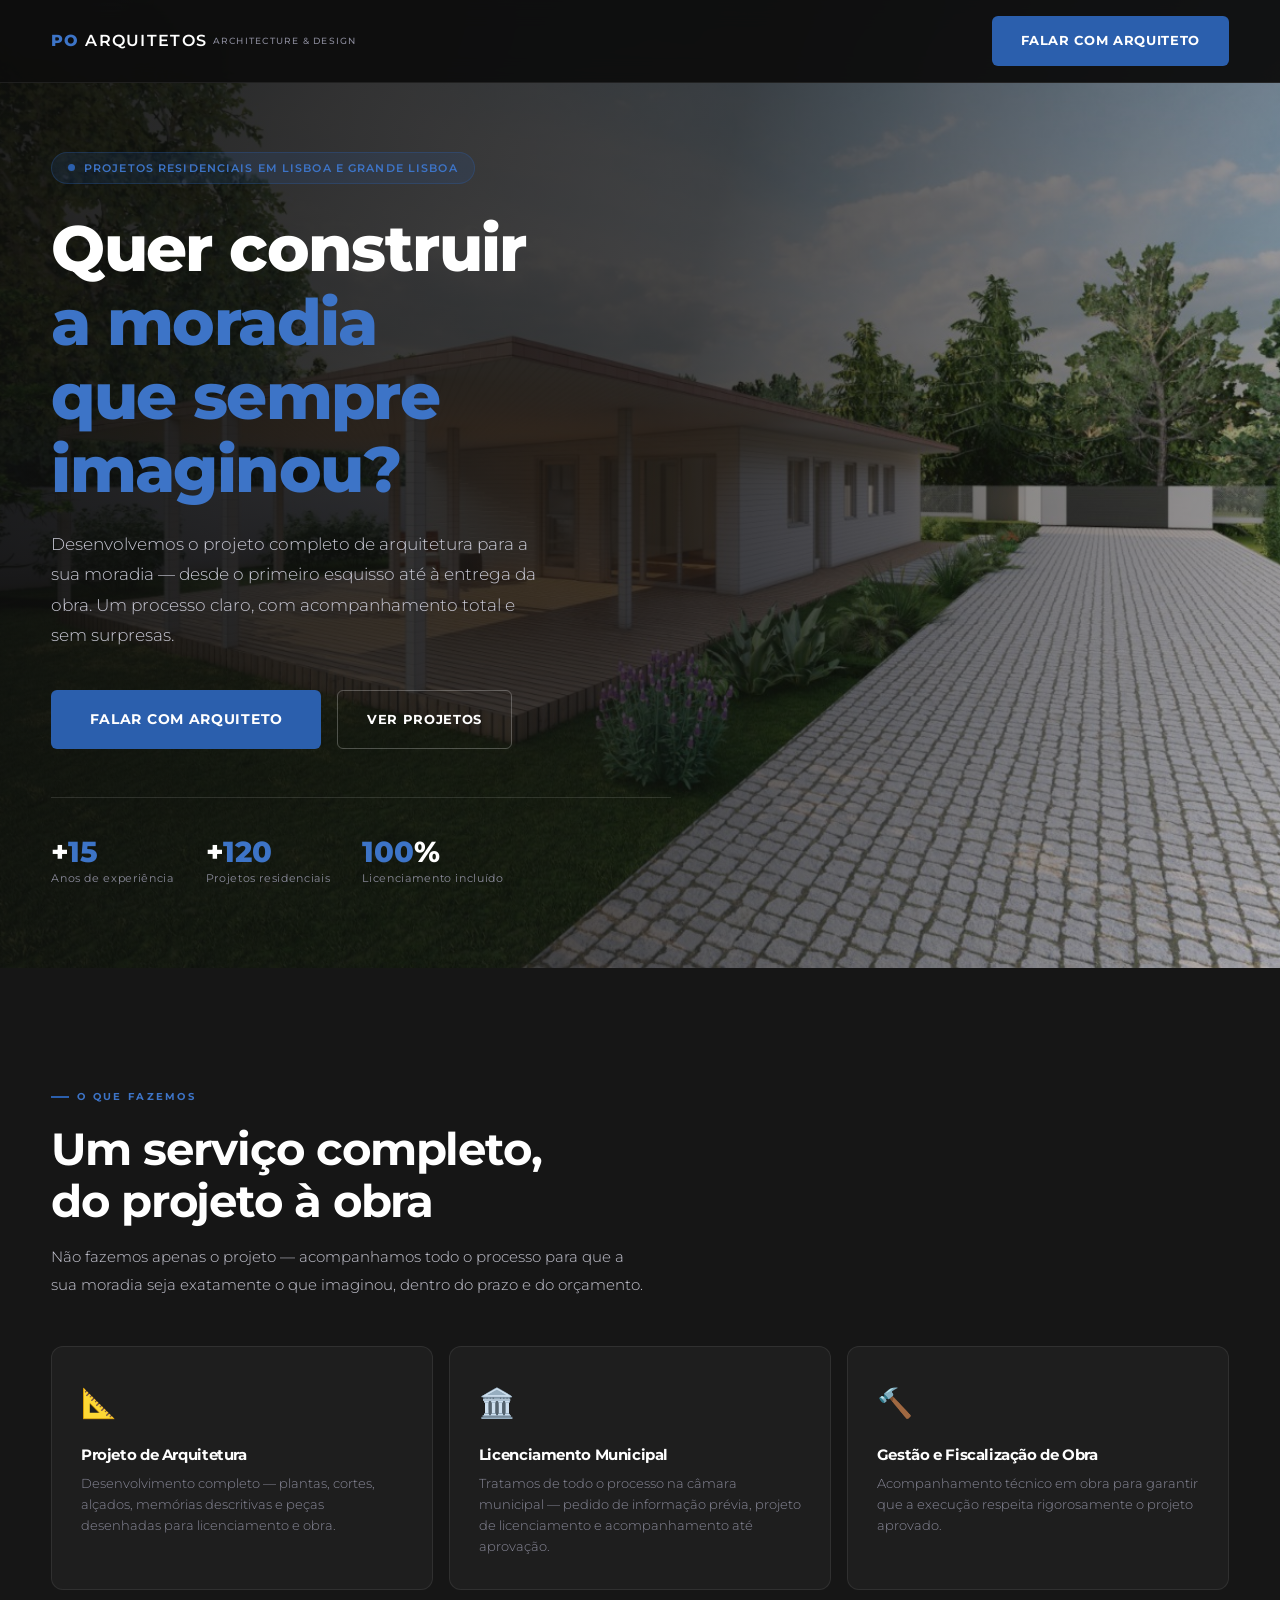
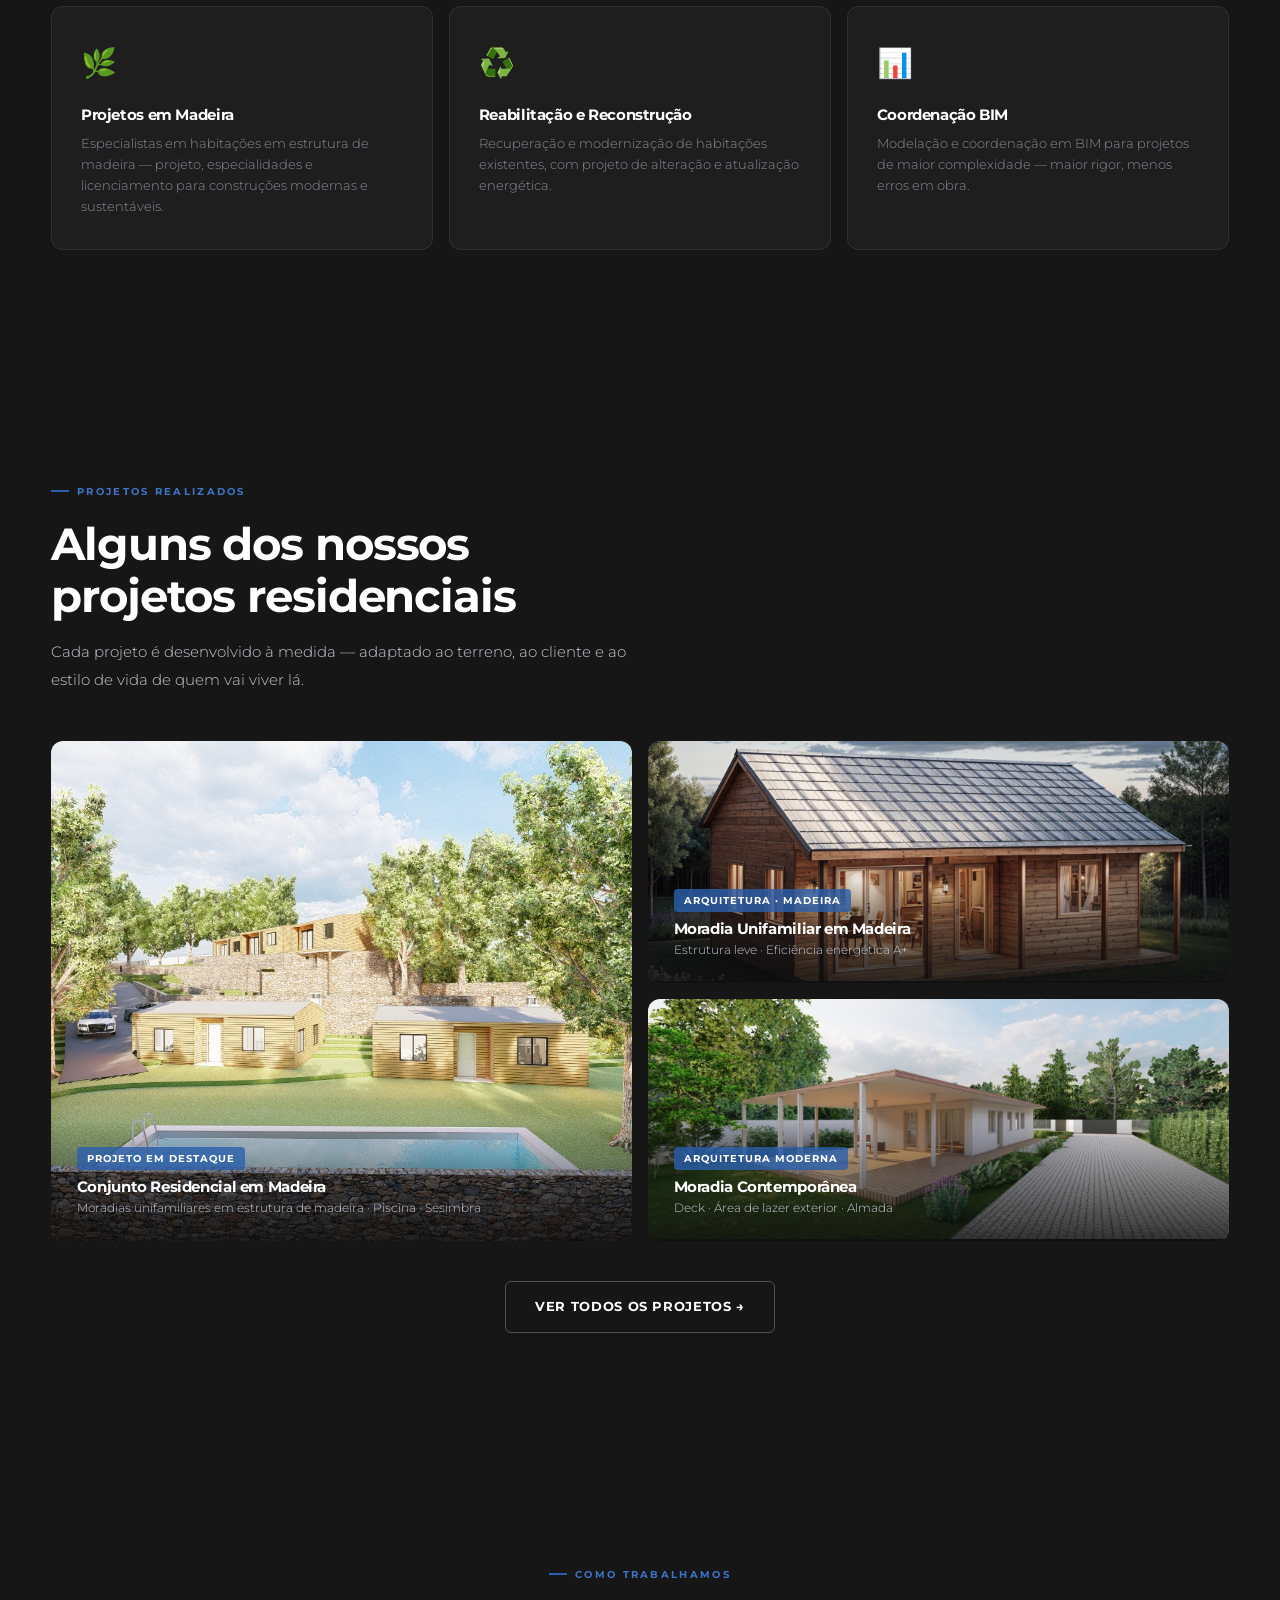
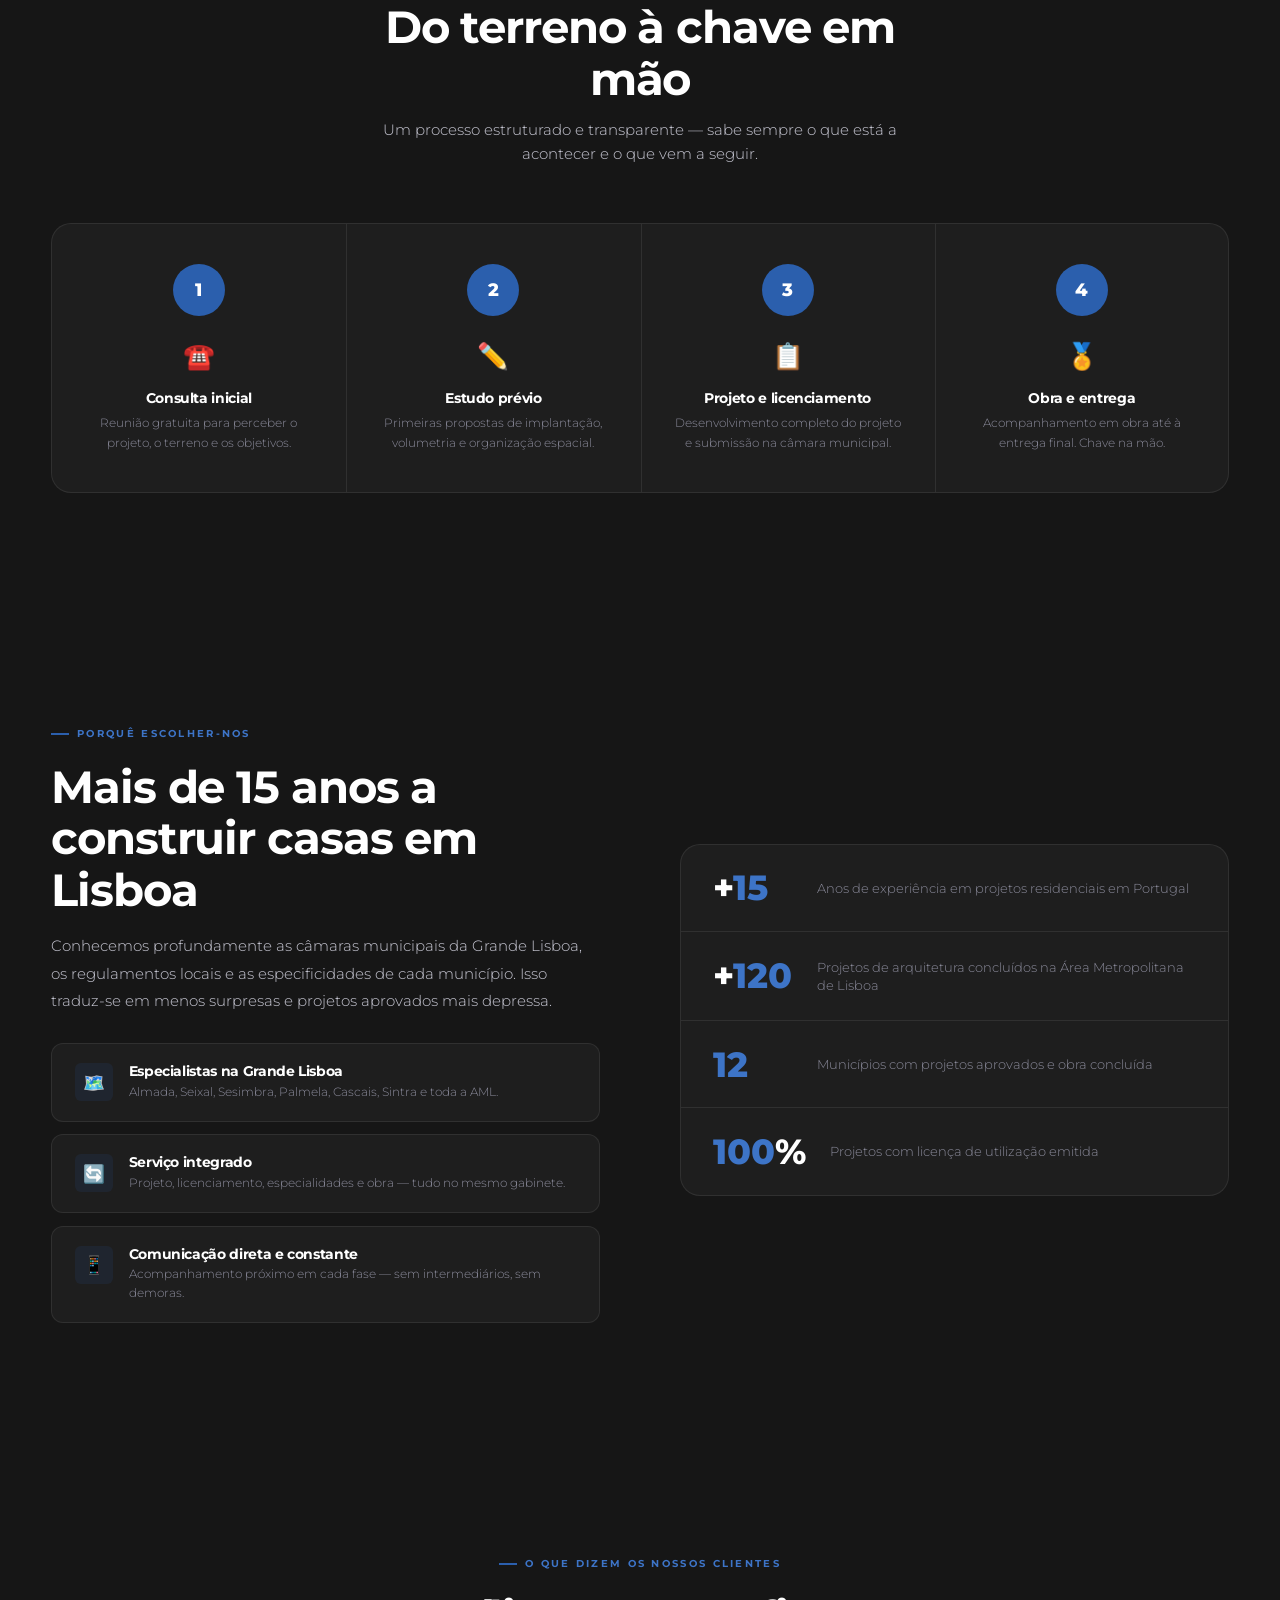
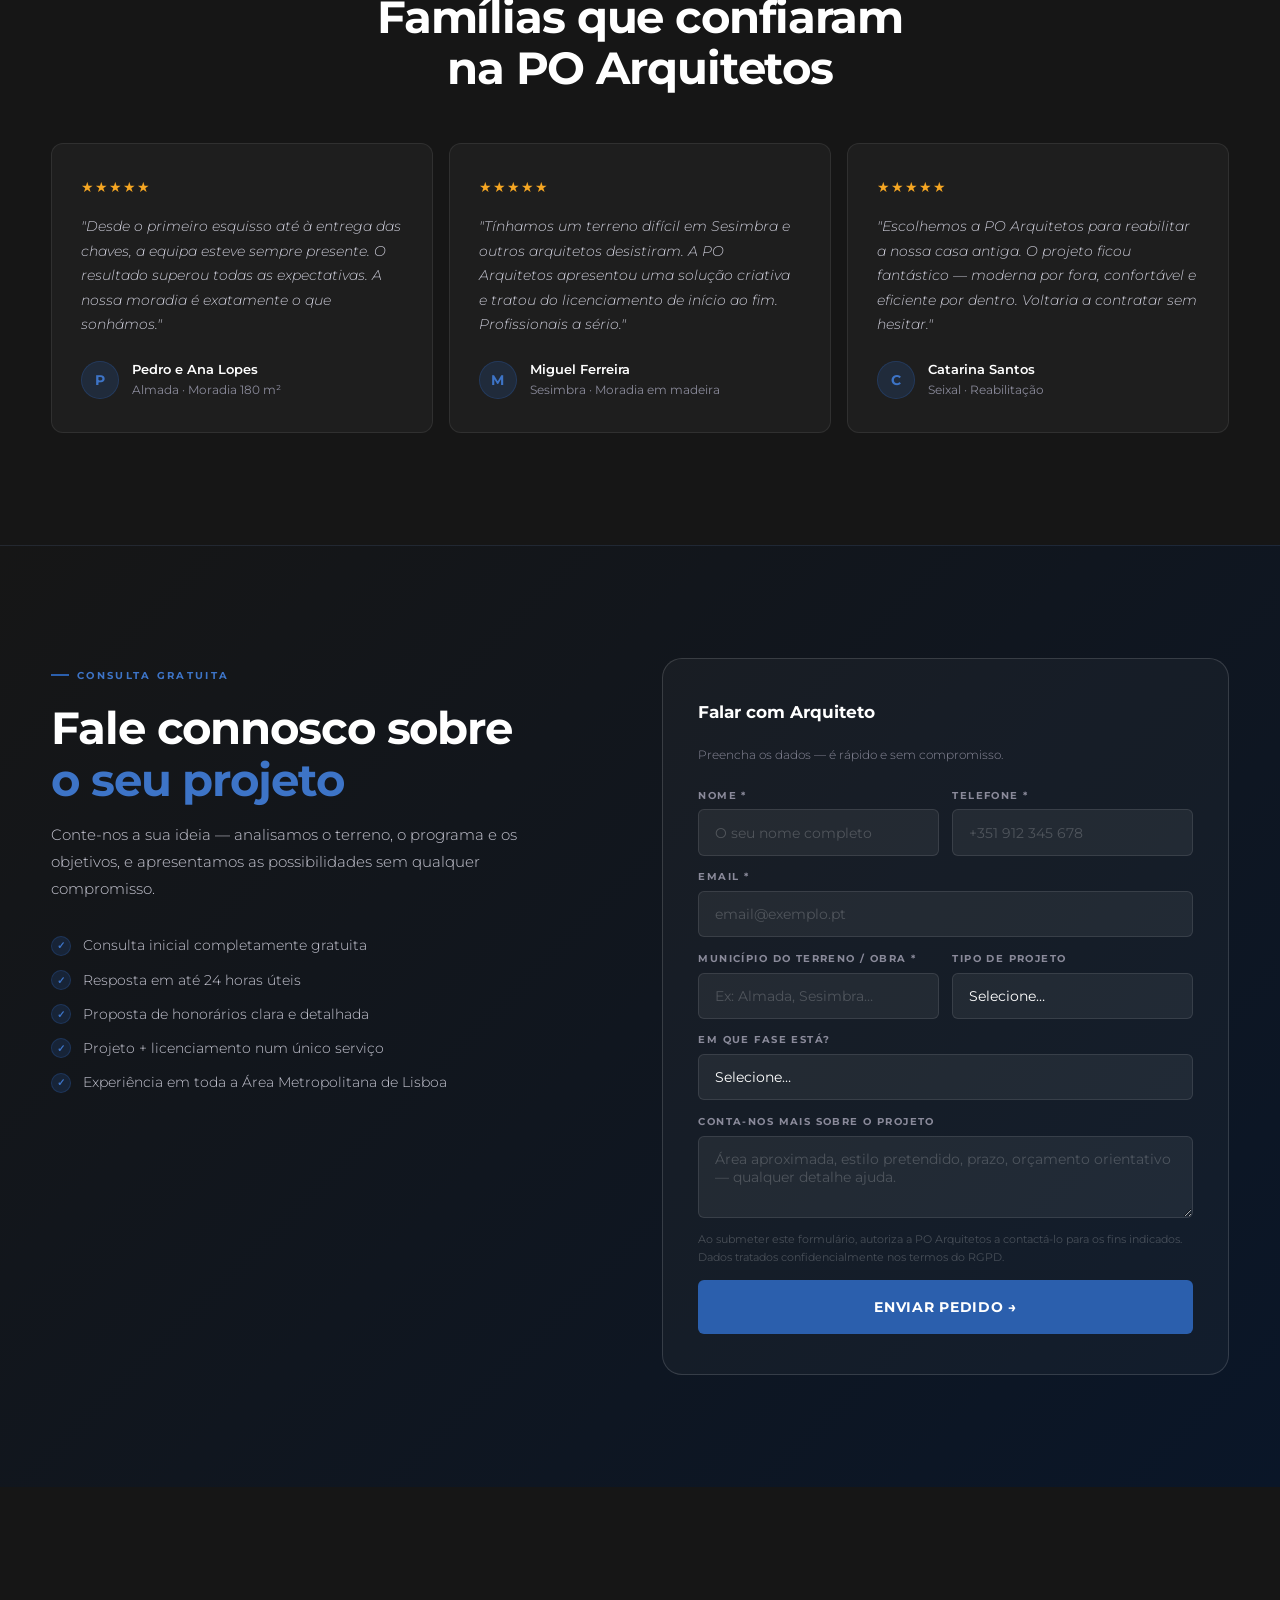
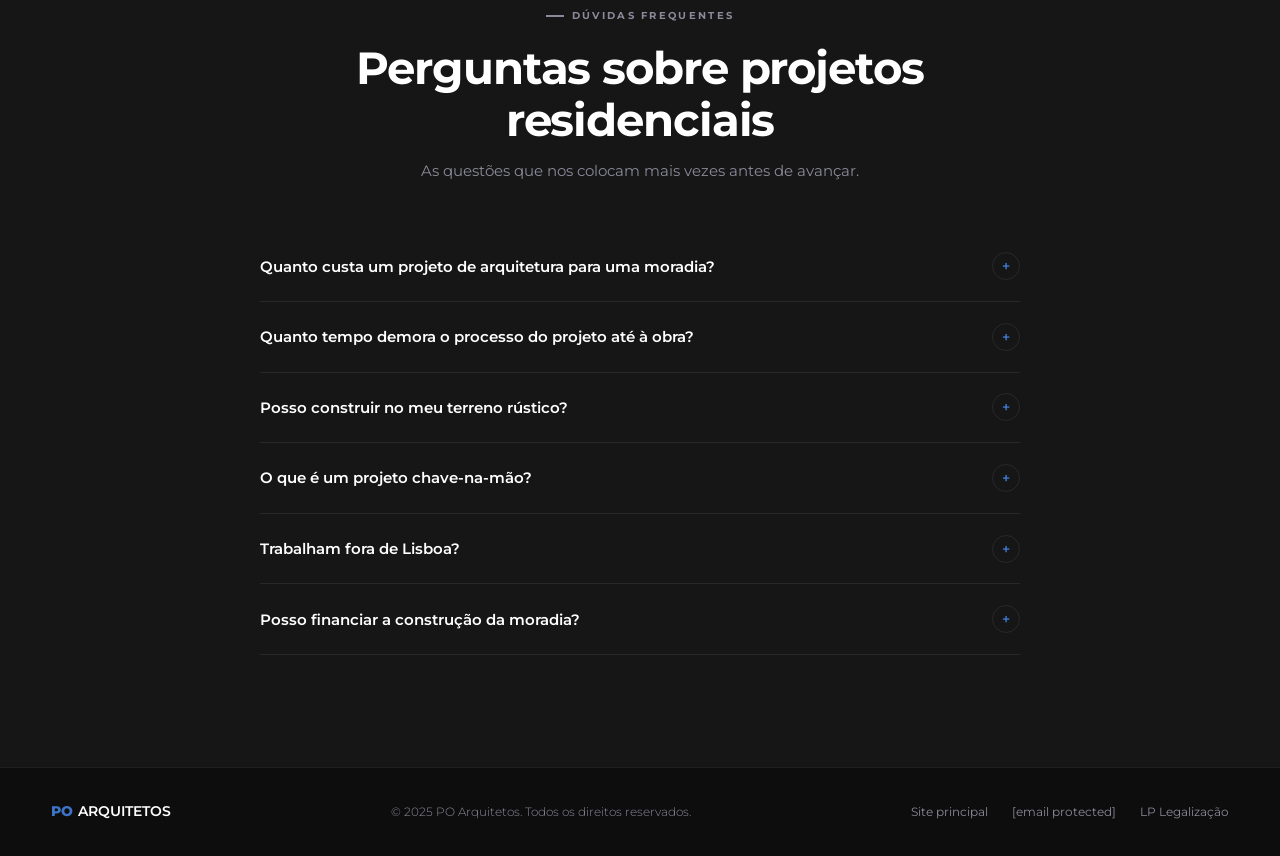
==== index.html @ 4282f962 "index.html" ====
<!DOCTYPE html>
<html lang="pt">
<head>
  <meta charset="UTF-8" />
  <meta name="viewport" content="width=device-width, initial-scale=1.0" />
  <meta name="description" content="Quer construir a sua moradia em Lisboa? A PO Arquitetos desenvolve projetos de arquitetura residencial chave-na-mão. Fale com o arquiteto — consulta gratuita." />
  <title>Projeto de Arquitetura Residencial — PO Arquitetos Lisboa</title>

  <!-- ════════════════════════════════════════════
       GOOGLE TAG MANAGER
  ════════════════════════════════════════════ -->
  <script>(function(w,d,s,l,i){w[l]=w[l]||[];w[l].push({'gtm.start':
  new Date().getTime(),event:'gtm.js'});var f=d.getElementsByTagName(s)[0],
  j=d.createElement(s),dl=l!='dataLayer'?'&l='+l:'';j.async=true;j.src=
  'https://www.googletagmanager.com/gtm.js?id='+i+dl;f.parentNode.insertBefore(j,f);
  })(window,document,'script','dataLayer','GTM-T99H7W3X');</script>
  <!-- ════════════════════════════════════════ -->

  <link rel="preconnect" href="https://fonts.googleapis.com" />
  <link rel="preconnect" href="https://fonts.gstatic.com" crossorigin />
  <link href="https://fonts.googleapis.com/css2?family=Montserrat:ital,wght@0,300;0,400;0,500;0,600;0,700;0,800;1,300;1,400&display=swap" rel="stylesheet" />
  <link rel="stylesheet" href="style-arquitetura.css" />
  <link rel="stylesheet" href="components.css" />
<style>.reveal{opacity:1!important;transform:none!important;transition:none!important}</style>
</head>
<body>

<!-- ════════════════════════════════
     GTM NOSCRIPT
════════════════════════════════ -->
<noscript><iframe src="https://www.googletagmanager.com/ns.html?id=GTM-T99H7W3X"
height="0" width="0" style="display:none;visibility:hidden"></iframe></noscript>


<!-- ══════════════════════
     NAVBAR
══════════════════════ -->
<nav class="navbar" role="navigation">
  <div class="container">
    <div class="nav-logo">
      <span class="po">PO</span>
      <span class="arq">ARQUITETOS</span>
      <span class="sub">ARCHITECTURE &amp; DESIGN</span>
    </div>
    <a href="#formulario" class="btn btn--blue nav-cta">Falar com Arquiteto</a>
  </div>
</nav>


<!-- ══════════════════════
     1. HERO
══════════════════════ -->
<section class="hero" id="inicio">
  <div class="hero-bg" role="img" aria-label="Projeto de moradia em madeira com piscina — PO Arquitetos"></div>

  <div class="container">
    <div class="hero-content reveal">
      <div class="hero-badge">Projetos residenciais em Lisboa e Grande Lisboa</div>

      <h1>
        Quer construir<br />
        <span>a moradia<br />que sempre imaginou?</span>
      </h1>

      <p class="hero-sub">
        Desenvolvemos o projeto completo de arquitetura para a sua moradia —
        desde o primeiro esquisso até à entrega da obra. Um processo claro,
        com acompanhamento total e sem surpresas.
      </p>

      <div class="hero-ctas">
        <a href="#formulario" class="btn btn--blue btn--lg">Falar com Arquiteto</a>
        <a href="#projetos" class="btn btn--outline">Ver projetos</a>
      </div>

      <div class="hero-trust">
        <div class="trust-item">
          <span class="trust-num">+<span>15</span></span>
          <span class="trust-label">Anos de experiência</span>
        </div>
        <div class="trust-item">
          <span class="trust-num">+<span>120</span></span>
          <span class="trust-label">Projetos residenciais</span>
        </div>
        <div class="trust-item">
          <span class="trust-num"><span>100</span>%</span>
          <span class="trust-label">Licenciamento incluído</span>
        </div>
      </div>
    </div>
  </div>
</section>


<!-- ══════════════════════
     2. SERVIÇOS
══════════════════════ -->
<section class="section section--dark" id="servicos">
  <div class="container">

    <div class="reveal" style="max-width:600px; margin-bottom:3rem;">
      <span class="eyebrow">O que fazemos</span>
      <h2>Um serviço completo,<br />do projeto à obra</h2>
      <p style="color:var(--gray-light); font-weight:300; font-size:.95rem; line-height:1.8; margin-top:1rem;">
        Não fazemos apenas o projeto — acompanhamos todo o processo para que
        a sua moradia seja exatamente o que imaginou, dentro do prazo e do orçamento.
      </p>
    </div>

    <div class="servicos-grid reveal">
      <div class="servico-card">
        <div class="servico-icon">📐</div>
        <h3>Projeto de Arquitetura</h3>
        <p>Desenvolvimento completo — plantas, cortes, alçados, memórias descritivas e peças desenhadas para licenciamento e obra.</p>
      </div>
      <div class="servico-card">
        <div class="servico-icon">🏛️</div>
        <h3>Licenciamento Municipal</h3>
        <p>Tratamos de todo o processo na câmara municipal — pedido de informação prévia, projeto de licenciamento e acompanhamento até aprovação.</p>
      </div>
      <div class="servico-card">
        <div class="servico-icon">🔨</div>
        <h3>Gestão e Fiscalização de Obra</h3>
        <p>Acompanhamento técnico em obra para garantir que a execução respeita rigorosamente o projeto aprovado.</p>
      </div>
      <div class="servico-card">
        <div class="servico-icon">🌿</div>
        <h3>Projetos em Madeira</h3>
        <p>Especialistas em habitações em estrutura de madeira — projeto, especialidades e licenciamento para construções modernas e sustentáveis.</p>
      </div>
      <div class="servico-card">
        <div class="servico-icon">♻️</div>
        <h3>Reabilitação e Reconstrução</h3>
        <p>Recuperação e modernização de habitações existentes, com projeto de alteração e atualização energética.</p>
      </div>
      <div class="servico-card">
        <div class="servico-icon">📊</div>
        <h3>Coordenação BIM</h3>
        <p>Modelação e coordenação em BIM para projetos de maior complexidade — maior rigor, menos erros em obra.</p>
      </div>
    </div>

  </div>
</section>


<!-- ══════════════════════
     3. PROJETOS / PORTFOLIO
══════════════════════ -->
<section class="section section--dark" id="projetos">
  <div class="container">

    <div class="reveal" style="max-width:600px; margin-bottom:3rem;">
      <span class="eyebrow">Projetos realizados</span>
      <h2>Alguns dos nossos<br />projetos residenciais</h2>
      <p style="color:var(--gray-light); font-weight:300; font-size:.95rem; line-height:1.8; margin-top:1rem;">
        Cada projeto é desenvolvido à medida — adaptado ao terreno, ao cliente e ao estilo de vida de quem vai viver lá.
      </p>
    </div>

    <div class="portfolio-grid reveal">

      <!-- Projeto principal — render 1 (conjunto habitacional madeira + piscina) -->
      <div class="proj-card proj-card--main">
        <img src="images/render-01.jpg"
             alt="Conjunto habitacional em madeira com piscina — PO Arquitetos"
             loading="lazy" />
        <div class="proj-overlay-always">
          <span class="proj-tag">Projeto em destaque</span>
          <h3>Conjunto Residencial em Madeira</h3>
          <p>Moradias unifamiliares em estrutura de madeira · Piscina · Sesimbra</p>
        </div>
        <div class="proj-overlay">
          <span class="proj-tag">Projeto em destaque</span>
          <h3>Conjunto Residencial em Madeira</h3>
          <p>Projeto de arquitetura · Licenciamento · Gestão de obra</p>
        </div>
      </div>

      <!-- Projeto 2 — render 2 (casa madeira tradicional) -->
      <div class="proj-card">
        <img src="images/render-02.jpg"
             alt="Moradia em madeira com varanda — PO Arquitetos"
             loading="lazy" />
        <div class="proj-overlay-always">
          <span class="proj-tag">Arquitetura · Madeira</span>
          <h3>Moradia Unifamiliar em Madeira</h3>
          <p>Estrutura leve · Eficiência energética A+</p>
        </div>
        <div class="proj-overlay">
          <span class="proj-tag">Arquitetura · Madeira</span>
          <h3>Moradia Unifamiliar em Madeira</h3>
          <p>Projeto completo · Especialidades · Licenciamento</p>
        </div>
      </div>

      <!-- Projeto 3 — render 3 (moradia moderna branca com deck) -->
      <div class="proj-card">
        <img src="images/render-03.jpg"
             alt="Moradia moderna com deck e varanda — PO Arquitetos"
             loading="lazy" />
        <div class="proj-overlay-always">
          <span class="proj-tag">Arquitetura Moderna</span>
          <h3>Moradia Contemporânea</h3>
          <p>Deck · Área de lazer exterior · Almada</p>
        </div>
        <div class="proj-overlay">
          <span class="proj-tag">Arquitetura Moderna</span>
          <h3>Moradia Contemporânea</h3>
          <p>Projeto · Licenciamento · Gestão de obra</p>
        </div>
      </div>

    </div>

    <div style="text-align:center; margin-top:2.5rem;" class="reveal">
      <a href="https://www.pedrodooarquitetos.pt/projects" target="_blank" rel="noopener"
         class="btn btn--outline">
        Ver todos os projetos →
      </a>
    </div>

  </div>
</section>


<!-- ══════════════════════
     4. PROCESSO
══════════════════════ -->
<section class="processo section section--dark" id="processo">
  <div class="container">

    <div style="text-align:center; max-width:560px; margin:0 auto 3.5rem;" class="reveal">
      <span class="eyebrow">Como trabalhamos</span>
      <h2>Do terreno à chave em mão</h2>
      <p style="color:var(--gray-light); font-weight:300; font-size:.93rem; margin-top:.8rem;">
        Um processo estruturado e transparente — sabe sempre o que está a acontecer e o que vem a seguir.
      </p>
    </div>

    <div class="processo-steps reveal" style="background:var(--black-card); border:1px solid var(--border-dark); border-radius:var(--r-lg); overflow:hidden;">
      <div class="pstep" style="background:transparent;">
        <div class="pstep-num">1</div>
        <div class="pstep-icon">☎️</div>
        <h3 style="color:var(--white);">Consulta inicial</h3>
        <p style="color:var(--gray-text);">Reunião gratuita para perceber o projeto, o terreno e os objetivos.</p>
      </div>
      <div class="pstep" style="background:transparent; border-left:1px solid var(--border-dark);">
        <div class="pstep-num">2</div>
        <div class="pstep-icon">✏️</div>
        <h3 style="color:var(--white);">Estudo prévio</h3>
        <p style="color:var(--gray-text);">Primeiras propostas de implantação, volumetria e organização espacial.</p>
      </div>
      <div class="pstep" style="background:transparent; border-left:1px solid var(--border-dark);">
        <div class="pstep-num">3</div>
        <div class="pstep-icon">📋</div>
        <h3 style="color:var(--white);">Projeto e licenciamento</h3>
        <p style="color:var(--gray-text);">Desenvolvimento completo do projeto e submissão na câmara municipal.</p>
      </div>
      <div class="pstep" style="background:transparent; border-left:1px solid var(--border-dark);">
        <div class="pstep-num">4</div>
        <div class="pstep-icon">🏅</div>
        <h3 style="color:var(--white);">Obra e entrega</h3>
        <p style="color:var(--gray-text);">Acompanhamento em obra até à entrega final. Chave na mão.</p>
      </div>
    </div>

  </div>
</section>


<!-- ══════════════════════
     5. PORQUÊ PO ARQUITETOS
══════════════════════ -->
<section class="section section--dark" id="porque-nos">
  <div class="container">
    <div class="porque-grid">

      <div class="reveal">
        <span class="eyebrow">Porquê escolher-nos</span>
        <h2>Mais de 15 anos a construir casas em Lisboa</h2>
        <p style="color:var(--gray-light); font-weight:300; font-size:.95rem; line-height:1.8; margin:1rem 0 1.8rem;">
          Conhecemos profundamente as câmaras municipais da Grande Lisboa,
          os regulamentos locais e as especificidades de cada município.
          Isso traduz-se em menos surpresas e projetos aprovados mais depressa.
        </p>
        <div class="porque-items">
          <div class="porque-item">
            <div class="pi-icon" style="background:rgba(43,95,173,.12);">🗺️</div>
            <div class="pi-text">
              <h3 style="color:var(--white);">Especialistas na Grande Lisboa</h3>
              <p style="color:var(--gray-text);">Almada, Seixal, Sesimbra, Palmela, Cascais, Sintra e toda a AML.</p>
            </div>
          </div>
          <div class="porque-item">
            <div class="pi-icon" style="background:rgba(43,95,173,.12);">🔄</div>
            <div class="pi-text">
              <h3 style="color:var(--white);">Serviço integrado</h3>
              <p style="color:var(--gray-text);">Projeto, licenciamento, especialidades e obra — tudo no mesmo gabinete.</p>
            </div>
          </div>
          <div class="porque-item">
            <div class="pi-icon" style="background:rgba(43,95,173,.12);">📱</div>
            <div class="pi-text">
              <h3 style="color:var(--white);">Comunicação direta e constante</h3>
              <p style="color:var(--gray-text);">Acompanhamento próximo em cada fase — sem intermediários, sem demoras.</p>
            </div>
          </div>
        </div>
      </div>

      <div class="porque-stats reveal" style="background:var(--black-card); border:1px solid var(--border-dark);">
        <div class="pstat-row">
          <div class="pstat-num">+<span>15</span></div>
          <div class="pstat-label" style="color:var(--gray-text);">Anos de experiência em projetos residenciais em Portugal</div>
        </div>
        <div class="pstat-row">
          <div class="pstat-num">+<span>120</span></div>
          <div class="pstat-label" style="color:var(--gray-text);">Projetos de arquitetura concluídos na Área Metropolitana de Lisboa</div>
        </div>
        <div class="pstat-row">
          <div class="pstat-num"><span>12</span></div>
          <div class="pstat-label" style="color:var(--gray-text);">Municípios com projetos aprovados e obra concluída</div>
        </div>
        <div class="pstat-row">
          <div class="pstat-num"><span>100</span>%</div>
          <div class="pstat-label" style="color:var(--gray-text);">Projetos com licença de utilização emitida</div>
        </div>
      </div>

    </div>
  </div>
</section>


<!-- ══════════════════════
     6. TESTEMUNHOS
══════════════════════ -->
<section class="section section--dark" id="testemunhos">
  <div class="container">

    <div style="text-align:center; margin-bottom:3rem;" class="reveal">
      <span class="eyebrow">O que dizem os nossos clientes</span>
      <h2>Famílias que confiaram<br />na PO Arquitetos</h2>
    </div>

    <div class="testi-grid reveal">
      <div class="testi-card">
        <div class="testi-stars">★★★★★</div>
        <p class="testi-text">"Desde o primeiro esquisso até à entrega das chaves, a equipa esteve sempre presente. O resultado superou todas as expectativas. A nossa moradia é exatamente o que sonhámos."</p>
        <div class="testi-author">
          <div class="testi-ava">P</div>
          <div>
            <div class="testi-name">Pedro e Ana Lopes</div>
            <div class="testi-loc">Almada · Moradia 180 m²</div>
          </div>
        </div>
      </div>
      <div class="testi-card">
        <div class="testi-stars">★★★★★</div>
        <p class="testi-text">"Tínhamos um terreno difícil em Sesimbra e outros arquitetos desistiram. A PO Arquitetos apresentou uma solução criativa e tratou do licenciamento de início ao fim. Profissionais a sério."</p>
        <div class="testi-author">
          <div class="testi-ava">M</div>
          <div>
            <div class="testi-name">Miguel Ferreira</div>
            <div class="testi-loc">Sesimbra · Moradia em madeira</div>
          </div>
        </div>
      </div>
      <div class="testi-card">
        <div class="testi-stars">★★★★★</div>
        <p class="testi-text">"Escolhemos a PO Arquitetos para reabilitar a nossa casa antiga. O projeto ficou fantástico — moderna por fora, confortável e eficiente por dentro. Voltaria a contratar sem hesitar."</p>
        <div class="testi-author">
          <div class="testi-ava">C</div>
          <div>
            <div class="testi-name">Catarina Santos</div>
            <div class="testi-loc">Seixal · Reabilitação</div>
          </div>
        </div>
      </div>
    </div>

  </div>
</section>


<!-- ══════════════════════
     7. FORMULÁRIO CTA
══════════════════════ -->
<section class="cta-section section" id="formulario">
  <div class="container">

    <div class="cta-info reveal">
      <span class="eyebrow">Consulta gratuita</span>
      <h2>Fale connosco sobre<br /><em>o seu projeto</em></h2>
      <p>Conte-nos a sua ideia — analisamos o terreno, o programa e os objetivos, e apresentamos as possibilidades sem qualquer compromisso.</p>
      <ul class="cta-perks">
        <li>Consulta inicial completamente gratuita</li>
        <li>Resposta em até 24 horas úteis</li>
        <li>Proposta de honorários clara e detalhada</li>
        <li>Projeto + licenciamento num único serviço</li>
        <li>Experiência em toda a Área Metropolitana de Lisboa</li>
      </ul>
    </div>

    <div class="reveal reveal-delay-1">
      <form class="contact-form" id="contact-form" novalidate>
        <div class="form-title">Falar com Arquiteto</div>
        <div class="form-sub">Preencha os dados — é rápido e sem compromisso.</div>

        <div class="form-row">
          <div class="field">
            <label for="nome">Nome *</label>
            <input type="text" id="nome" name="nome" placeholder="O seu nome completo" required />
          </div>
          <div class="field">
            <label for="telefone">Telefone *</label>
            <input type="tel" id="telefone" name="telefone" placeholder="+351 912 345 678" required />
          </div>
        </div>

        <div class="field">
          <label for="email">Email *</label>
          <input type="email" id="email" name="email" placeholder="email@exemplo.pt" required />
        </div>

        <div class="form-row">
          <div class="field">
            <label for="municipio">Município do terreno / obra *</label>
            <input type="text" id="municipio" name="municipio" placeholder="Ex: Almada, Sesimbra…" required />
          </div>
          <div class="field">
            <label for="tipo">Tipo de projeto</label>
            <select id="tipo" name="tipo">
              <option value="">Selecione…</option>
              <option value="moradia-nova">Moradia nova</option>
              <option value="madeira">Moradia em madeira</option>
              <option value="reabilitacao">Reabilitação / reconstrução</option>
              <option value="ampliacao">Ampliação</option>
              <option value="chave-na-mao">Projeto chave-na-mão</option>
              <option value="outro">Outro</option>
            </select>
          </div>
        </div>

        <div class="field">
          <label for="fase">Em que fase está?</label>
          <select id="fase" name="fase">
            <option value="">Selecione…</option>
            <option value="ideia">Tenho uma ideia, ainda a explorar</option>
            <option value="terreno">Já tenho terreno, preciso de projeto</option>
            <option value="orcamento">Tenho projeto, preciso de orçamento de obra</option>
            <option value="urgente">Preciso avançar rapidamente</option>
          </select>
        </div>

        <div class="field">
          <label for="mensagem">Conta-nos mais sobre o projeto</label>
          <textarea id="mensagem" name="mensagem" rows="3"
            placeholder="Área aproximada, estilo pretendido, prazo, orçamento orientativo — qualquer detalhe ajuda."></textarea>
        </div>

        <p class="form-disclaimer">
          Ao submeter este formulário, autoriza a PO Arquitetos a contactá-lo para os fins indicados.
          Dados tratados confidencialmente nos termos do RGPD.
        </p>

        <button type="submit" class="btn btn--blue btn--full btn--lg">
          Enviar Pedido →
        </button>
      </form>

      <div class="form-success" id="form-success">
        <div class="check">✓</div>
        <strong>Pedido enviado com sucesso!</strong>
        <p style="font-size:.88rem; font-weight:300; color:var(--gray-text);">
          Entraremos em contacto em até 24 horas úteis.
        </p>
      </div>
    </div>

  </div>
</section>


<!-- ══════════════════════
     8. FAQ
══════════════════════ -->
<section class="faq section section--dark" id="faq">
  <div class="container">

    <div class="faq-header reveal">
      <span class="eyebrow eyebrow--dark">Dúvidas frequentes</span>
      <h2>Perguntas sobre projetos residenciais</h2>
      <p style="color:var(--gray-text); font-size:.92rem; margin-top:.8rem;">As questões que nos colocam mais vezes antes de avançar.</p>
    </div>

    <div class="faq-list">

      <div class="faq-item reveal">
        <button class="faq-q">
          Quanto custa um projeto de arquitetura para uma moradia?
          <span class="faq-icon">+</span>
        </button>
        <div class="faq-a">
          Os honorários de arquitetura dependem da dimensão e complexidade do projeto, dos serviços incluídos (só projeto, ou projeto + licenciamento + fiscalização de obra) e da localização. Apresentamos sempre uma proposta detalhada e transparente após a consulta inicial gratuita — sem surpresas nem letras pequenas.
        </div>
      </div>

      <div class="faq-item reveal">
        <button class="faq-q">
          Quanto tempo demora o processo do projeto até à obra?
          <span class="faq-icon">+</span>
        </button>
        <div class="faq-a">
          Em média, o processo desde o arranque do projeto até ao início de obra demora entre 8 a 18 meses, dependendo da câmara municipal e da complexidade. O estudo prévio demora 4 a 8 semanas, o projeto de licenciamento mais 6 a 8 semanas, e a aprovação municipal entre 3 a 9 meses consoante o município.
        </div>
      </div>

      <div class="faq-item reveal">
        <button class="faq-q">
          Posso construir no meu terreno rústico?
          <span class="faq-icon">+</span>
        </button>
        <div class="faq-a">
          Depende da classificação do solo no PDM do município e das condicionantes do terreno. Em terrenos rústicos, a construção habitacional é muito restrita, mas existem situações excecionais como habitação de apoio agrícola ou reconversão de edificado existente. Analisamos cada caso gratuitamente.
        </div>
      </div>

      <div class="faq-item reveal">
        <button class="faq-q">
          O que é um projeto chave-na-mão?
          <span class="faq-icon">+</span>
        </button>
        <div class="faq-a">
          Um projeto chave-na-mão significa que a PO Arquitetos acompanha todo o processo — do projeto de arquitetura, às especialidades, ao licenciamento, à seleção do construtor, à fiscalização de obra e à entrega final. O cliente tem um único interlocutor para tudo, o que simplifica muito o processo e reduz erros e custos.
        </div>
      </div>

      <div class="faq-item reveal">
        <button class="faq-q">
          Trabalham fora de Lisboa?
          <span class="faq-icon">+</span>
        </button>
        <div class="faq-a">
          Trabalhamos em toda a Área Metropolitana de Lisboa — Almada, Seixal, Barreiro, Setúbal, Sesimbra, Palmela, Cascais, Sintra, Loures, Odivelas e Mafra. Para projetos noutros concelhos, consulte-nos.
        </div>
      </div>

      <div class="faq-item reveal">
        <button class="faq-q">
          Posso financiar a construção da moradia?
          <span class="faq-icon">+</span>
        </button>
        <div class="faq-a">
          Sim. Os bancos financiam construção de raiz com crédito habitação próprio para construção, mediante a apresentação de projeto aprovado e alvará de construção. Trabalhamos em articulação com os processos bancários para garantir que toda a documentação necessária está disponível atempadamente.
        </div>
      </div>

    </div>
  </div>
</section>


<!-- ══════════════════════
     FOOTER
══════════════════════ -->
<footer class="footer">
  <div class="container">
    <div class="footer-logo">
      <span class="po">PO</span>
      <span style="color:var(--white); font-weight:600;">ARQUITETOS</span>
    </div>
    <span class="footer-copy">© 2025 PO Arquitetos. Todos os direitos reservados.</span>
        <div class="footer-links">
      <a href="https://www.pedrodooarquitetos.pt" target="_blank" rel="noopener">Site principal</a>
      <a href="/cdn-cgi/l/email-protection#791e1c0b181539091c1d0b161d1616180b080c100d1c0d160a57090d"><span class="__cf_email__" data-cfemail="a3c4c6d1c2cfe3d3c6c7d1ccc7ccccc2d1d2d6cad7c6d7ccd08dd3d7">[email&#160;protected]</span></a>
      <a href="legalizacao.html">LP Legalização</a>
      <a href="madeir
---- style-arquitetura.css ----
/* ============================================================
   PO ARQUITETOS — Landing Page Arquitetura Residencial
   Mesmo sistema de design das LPs anteriores
   Paleta: #0D0D0D · #2B5FAD · #FFFFFF · #8A8A9A
   Fonte: Montserrat
============================================================ */

@import url('https://fonts.googleapis.com/css2?family=Montserrat:ital,wght@0,300;0,400;0,500;0,600;0,700;0,800;1,300;1,400&display=swap');

*, *::before, *::after { box-sizing: border-box; margin: 0; padding: 0; }

:root {
  --black:       #0D0D0D;
  --black-soft:  #161616;
  --black-card:  #1E1E1E;
  --blue:        #2B5FAD;
  --blue-hover:  #1E4A8C;
  --blue-light:  #3D74C7;
  --white:       #FFFFFF;
  --gray-text:   #8A8A9A;
  --gray-light:  #C8C8D4;
  --border-dark: rgba(255,255,255,.08);
  --border-mid:  rgba(255,255,255,.14);
  --bg-light:    #F5F5F7;
  --bg-light2:   #EEEEF2;
  --border-light:#DDDDE5;
  --ff:    'Montserrat', sans-serif;
  --max:   1200px;
  --gap:   clamp(4rem, 9vw, 7rem);
  --r-sm:  6px;
  --r-md:  12px;
  --r-lg:  20px;
}

html { scroll-behavior: smooth; -webkit-font-smoothing: antialiased; }

body {
  font-family: var(--ff);
  background: var(--black);
  color: var(--white);
  font-size: 16px;
  line-height: 1.65;
  overflow-x: hidden;
}

img { display: block; max-width: 100%; }
a   { color: inherit; text-decoration: none; }

.container { width: 92%; max-width: var(--max); margin: 0 auto; }
.section   { padding: var(--gap) 0; }
.section--light  { background: var(--bg-light);  color: var(--black); }
.section--light2 { background: var(--bg-light2); color: var(--black); }
.section--dark   { background: var(--black-soft); }

.eyebrow {
  display: inline-flex; align-items: center; gap: .5rem;
  font-size: .65rem; font-weight: 700; letter-spacing: .22em;
  text-transform: uppercase; color: var(--blue-light);
  margin-bottom: 1.2rem;
}
.eyebrow::before {
  content: ''; display: block;
  width: 18px; height: 2px; background: var(--blue);
}
.eyebrow--dark { color: var(--gray-text); }
.eyebrow--dark::before { background: var(--gray-text); }

h1, h2, h3, h4 {
  font-family: var(--ff); font-weight: 700;
  line-height: 1.15; letter-spacing: -.025em;
}
h1 { font-size: clamp(2.2rem, 5vw, 4rem); font-weight: 800; }
h2 { font-size: clamp(1.8rem, 3.5vw, 2.8rem); }
h3 { font-size: 1rem; font-weight: 700; }

/* ── BOTÕES ── */
.btn {
  display: inline-flex; align-items: center; gap: .5rem;
  padding: .9rem 1.8rem; border-radius: var(--r-sm);
  font-family: var(--ff); font-size: .82rem; font-weight: 700;
  letter-spacing: .05em; text-transform: uppercase;
  cursor: pointer; border: none;
  transition: transform .18s, opacity .18s, background .2s;
}
.btn:hover { transform: translateY(-2px); }
.btn--blue   { background: var(--blue);  color: var(--white); }
.btn--blue:hover { background: var(--blue-hover); }
.btn--white  { background: var(--white); color: var(--black); }
.btn--white:hover { opacity: .88; }
.btn--outline {
  background: transparent;
  border: 1.5px solid rgba(255,255,255,.25);
  color: var(--white);
}
.btn--outline:hover { border-color: var(--white); }
.btn--lg   { padding: 1.1rem 2.4rem; font-size: .88rem; }
.btn--full { width: 100%; justify-content: center; }

/* ── NAVBAR ── */
.navbar {
  position: fixed; top: 0; left: 0; right: 0; z-index: 200;
  background: rgba(13,13,13,.95);
  backdrop-filter: blur(12px);
  border-bottom: 1px solid var(--border-dark);
  padding: 1rem 0;
  transition: box-shadow .3s;
}
.navbar .container { display: flex; align-items: center; justify-content: space-between; gap: 1rem; }
.nav-logo { display: flex; align-items: baseline; gap: .35rem; font-size: 1rem; font-weight: 700; letter-spacing: .08em; }
.nav-logo .po  { color: var(--blue-light); font-weight: 800; }
.nav-logo .arq { color: var(--white); font-weight: 600; }
.nav-logo .sub { font-size: .55rem; color: var(--gray-text); letter-spacing: .14em; font-weight: 500; align-self: center; }

/* ── HERO — fullscreen com foto ── */
.hero {
  min-height: 100svh;
  padding-top: 72px;
  position: relative;
  display: flex; align-items: center;
  overflow: hidden;
}

/* Foto de fundo */
.hero-bg {
  position: absolute; inset: 0;
  background-image: url('images/render-03.jpg');
  background-size: cover;
  background-position: center 30%;
  z-index: 0;
}
.hero-bg::after {
  content: '';
  position: absolute; inset: 0;
  background: linear-gradient(
    105deg,
    rgba(13,13,13,.92) 0%,
    rgba(13,13,13,.75) 50%,
    rgba(13,13,13,.2) 100%
  );
}

.hero-content {
  position: relative; z-index: 1;
  padding: 5rem 0;
  max-width: 620px;
}

.hero-badge {
  display: inline-flex; align-items: center; gap: .55rem;
  background: rgba(43,95,173,.15);
  border: 1px solid rgba(43,95,173,.3);
  border-radius: 20px;
  padding: .35rem 1rem;
  font-size: .7rem; font-weight: 600; letter-spacing: .1em;
  color: var(--blue-light); text-transform: uppercase;
  margin-bottom: 1.8rem; width: fit-content;
}
.hero-badge::before {
  content: ''; width: 7px; height: 7px;
  background: var(--blue); border-radius: 50%;
  animation: pulse 2s ease-in-out infinite;
}
@keyframes pulse {
  0%, 100% { opacity: 1; transform: scale(1); }
  50%       { opacity: .5; transform: scale(.8); }
}

.hero h1 { margin-bottom: 1.4rem; }
.hero h1 span { color: var(--blue-light); display: block; }

.hero-sub {
  font-size: 1.05rem; color: var(--gray-light);
  font-weight: 300; line-height: 1.8;
  max-width: 500px; margin-bottom: 2.5rem;
}

.hero-ctas { display: flex; gap: 1rem; flex-wrap: wrap; margin-bottom: 3rem; }

.hero-trust {
  display: flex; gap: 2rem;
  padding-top: 2.5rem;
  border-top: 1px solid rgba(255,255,255,.12);
}
.trust-item { display: flex; flex-direction: column; }
.trust-num  {
  font-size: 1.8rem; font-weight: 800; color: var(--white); line-height: 1;
}
.trust-num span { color: var(--blue-light); }
.trust-label { font-size: .68rem; color: var(--gray-text); letter-spacing: .06em; margin-top: .2rem; }

/* ── SERVIÇOS ── */
.servicos-grid {
  display: grid; grid-template-columns: repeat(3, 1fr); gap: 1rem;
}
.servico-card {
  background: var(--black-card);
  border: 1px solid var(--border-dark);
  border-radius: var(--r-md);
  padding: 2rem 1.8rem;
  position: relative; overflow: hidden;
  transition: border-color .25s, transform .25s;
}
.servico-card::before {
  content: '';
  position: absolute; top: 0; left: 0; right: 0; height: 3px;
  background: var(--blue); transform: scaleX(0); transform-origin: left;
  transition: transform .3s ease;
}
.servico-card:hover { border-color: rgba(43,95,173,.3); transform: translateY(-3px); }
.servico-card:hover::before { transform: scaleX(1); }
.servico-icon  { font-size: 1.8rem; margin-bottom: 1.2rem; }
.servico-card h3 { font-size: .95rem; margin-bottom: .6rem; }
.servico-card p  { font-size: .8rem; color: var(--gray-text); font-weight: 300; line-height: 1.65; }

/* ── PORTFOLIO / PROJETOS ── */
.portfolio-grid {
  display: grid;
  grid-template-columns: 1fr 1fr;
  grid-template-rows: auto auto;
  gap: 1rem;
}
.proj-card {
  position: relative; overflow: hidden;
  border-radius: var(--r-md);
  background: var(--black-card);
  cursor: pointer;
}
.proj-card--main { grid-row: span 2; }

.proj-card img {
  width: 100%; height: 100%;
  object-fit: cover;
  transition: transform .5s ease;
  display: block;
}
.proj-card--main img { min-height: 500px; }
.proj-card:not(.proj-card--main) img { height: 240px; }

.proj-card:hover img { transform: scale(1.04); }

.proj-overlay {
  position: absolute; inset: 0;
  background: linear-gradient(to top, rgba(13,13,13,.85) 0%, transparent 55%);
  display: flex; flex-direction: column; justify-content: flex-end;
  padding: 1.8rem;
  opacity: 0; transition: opacity .3s;
}
.proj-card:hover .proj-overlay { opacity: 1; }
.proj-overlay-always {
  position: absolute; bottom: 0; left: 0; right: 0;
  background: linear-gradient(to top, rgba(13,13,13,.8) 0%, transparent 100%);
  padding: 1.4rem 1.6rem;
}
.proj-tag {
  display: inline-block;
  background: rgba(43,95,173,.8);
  border-radius: 4px;
  padding: .2rem .65rem;
  font-size: .62rem; font-weight: 700; letter-spacing: .1em;
  color: var(--white); text-transform: uppercase;
  margin-bottom: .5rem;
}
.proj-overlay h3,
.proj-overlay-always h3 { font-size: .95rem; color: var(--white); margin-bottom: .2rem; }
.proj-overlay p,
.proj-overlay-always p  { font-size: .76rem; color: var(--gray-light); font-weight: 300; }

/* ── PROCESSO ── */
.processo-steps {
  display: grid; grid-template-columns: repeat(4, 1fr);
  gap: 1px; background: var(--border-dark);
  border-radius: var(--r-lg); overflow: hidden;
  border: 1px solid var(--border-dark);
}
.pstep {
  background: transparent; padding: 2.5rem 1.8rem; text-align: center;
  transition: background .25s;
}
.pstep:hover { background: rgba(255,255,255,.04); }
.pstep-num {
  width: 52px; height: 52px; border-radius: 50%;
  background: var(--blue); color: var(--white);
  display: flex; align-items: center; justify-content: center;
  font-size: 1.1rem; font-weight: 800; margin: 0 auto 1.2rem;
}
.pstep-icon { font-size: 1.6rem; margin-bottom: .8rem; }
.pstep h3 { font-size: .9rem; color: var(--white); margin-bottom: .4rem; }
.pstep p  { font-size: .78rem; color: var(--gray-text); font-weight: 300; line-height: 1.55; }

/* ── PORQUE NÓS ── */
.porque-grid {
  display: grid; grid-template-columns: 1fr 1fr; gap: 5rem; align-items: center;
}
.porque-text h2 { margin-bottom: 1rem; }
.porque-text > p { color: var(--gray-light); font-weight: 300; font-size: .95rem; line-height: 1.8; margin-bottom: 2rem; }
.porque-items { display: flex; flex-direction: column; gap: .8rem; }
.porque-item {
  display: flex; align-items: flex-start; gap: 1rem;
  background: var(--black-card);
  border: 1px solid var(--border-dark);
  border-radius: var(--r-md);
  padding: 1.2rem 1.4rem;
  transition: border-color .2s;
}
.porque-item:hover { border-color: rgba(43,95,173,.3); }
.pi-icon {
  width: 38px; height: 38px; flex-shrink: 0;
  background: rgba(43,95,173,.15); border-radius: var(--r-sm);
  display: flex; align-items: center; justify-content: center; font-size: 1.1rem;
}
.pi-text h3 { font-size: .88rem; margin-bottom: .2rem; }
.pi-text p  { font-size: .78rem; color: var(--gray-text); font-weight: 300; line-height: 1.5; }

/* Stats visuais */
.porque-stats {
  background: var(--black-card);
  border: 1px solid var(--border-dark);
  border-radius: var(--r-lg); overflow: hidden;
}
.pstat-row {
  display: flex; align-items: center; gap: 1.5rem;
  padding: 1.6rem 2rem;
  border-bottom: 1px solid var(--border-dark);
  transition: background .2s;
}
.pstat-row:last-child { border-bottom: none; }
.pstat-row:hover { background: rgba(43,95,173,.06); }
.pstat-num {
  font-size: 2.2rem; font-weight: 800; color: var(--white);
  line-height: 1; min-width: 80px;
}
.pstat-num span { color: var(--blue-light); }
.pstat-label { font-size: .82rem; color: var(--gray-text); font-weight: 300; line-height: 1.4; }

/* ── TESTEMUNHOS ── */
.testi-grid { display: grid; grid-template-columns: repeat(3, 1fr); gap: 1rem; }
.testi-card {
  background: var(--black-card);
  border: 1px solid var(--border-dark);
  border-radius: var(--r-md); padding: 2rem 1.8rem;
  transition: border-color .2s;
}
.testi-card:hover { border-color: rgba(43,95,173,.3); }
.testi-stars { font-size: .85rem; letter-spacing: .08em; color: #F5A623; margin-bottom: 1rem; }
.testi-text  { font-size: .88rem; font-style: italic; font-weight: 300; color: var(--gray-light); line-height: 1.75; margin-bottom: 1.4rem; }
.testi-author { display: flex; align-items: center; gap: .8rem; }
.testi-ava {
  width: 38px; height: 38px; border-radius: 50%;
  background: rgba(43,95,173,.2); border: 1px solid rgba(43,95,173,.3);
  display: flex; align-items: center; justify-content: center;
  font-size: .85rem; font-weight: 700; color: var(--blue-light);
}
.testi-name { font-size: .83rem; font-weight: 600; }
.testi-loc  { font-size: .72rem; color: var(--gray-text); }

/* ── FORMULÁRIO CTA ── */
.cta-section {
  background: linear-gradient(135deg, var(--black-soft) 0%, #0A1628 100%);
  border-top: 1px solid var(--border-dark);
}
.cta-section .container {
  display: grid; grid-template-columns: 1fr 1.1fr; gap: 6rem; align-items: start;
}
.cta-info h2 { margin-bottom: 1rem; }
.cta-info h2 em { font-style: normal; color: var(--blue-light); }
.cta-info > p { color: var(--gray-light); font-weight: 300; margin-bottom: 2rem; font-size: .93rem; line-height: 1.8; }
.cta-perks { list-style: none; display: flex; flex-direction: column; gap: .7rem; }
.cta-perks li {
  display: flex; align-items: center; gap: .75rem;
  font-size: .87rem; color: var(--gray-light); font-weight: 300;
}
.cta-perks li::before {
  content: '✓'; width: 20px; height: 20px; border-radius: 50%;
  background: rgba(43,95,173,.2); border: 1px solid rgba(43,95,173,.3);
  display: flex; align-items: center; justify-content: center;
  font-size: .65rem; font-weight: 800; color: var(--blue-light); flex-shrink: 0;
}
.contact-form {
  background: rgba(255,255,255,.03);
  border: 1px solid var(--border-mid);
  border-radius: var(--r-lg);
  padding: 2.5rem 2.2rem;
  display: flex; flex-direction: column; gap: .85rem;
}
.form-title { font-size: 1.05rem; font-weight: 700; margin-bottom: .3rem; }
.form-sub   { font-size: .78rem; color: var(--gray-text); font-weight: 300; margin-bottom: .5rem; }
.form-row   { display: grid; grid-template-columns: 1fr 1fr; gap: .85rem; }
.field { display: flex; flex-direction: column; gap: .32rem; }
.field label { font-size: .63rem; font-weight: 700; letter-spacing: .14em; text-transform: uppercase; color: var(--gray-text); }
.field input,
.field textarea,
.field select {
  background: rgba(255,255,255,.06);
  border: 1px solid rgba(255,255,255,.1);
  border-radius: var(--r-sm);
  padding: .82rem 1rem;
  color: var(--white); font-family: var(--ff); font-size: .88rem; font-weight: 400;
  outline: none; width: 100%; -webkit-appearance: none;
  transition: border-color .2s, background .2s;
}
.field textarea { resize: vertical; }
.field select option { background: #1a1a2e; color: var(--white); }
.field input:focus,
.field textarea:focus,
.field select:focus { border-color: var(--blue); background: rgba(43,95,173,.08); }
.field input::placeholder,
.field textarea::placeholder { color: rgba(255,255,255,.2); }
.form-disclaimer { font-size: .67rem; color: rgba(255,255,255,.22); line-height: 1.65; }
.form-success {
  display: none; text-align: center; padding: 2rem;
  color: var(--blue-light);
  border: 1px solid rgba(43,95,173,.3);
  border-radius: var(--r-md);
  background: rgba(43,95,173,.08);
}
.form-success .check { font-size: 2.5rem; margin-bottom: .8rem; }
.form-success strong { display: block; font-size: 1.1rem; color: var(--white); margin-bottom: .5rem; }

/* ── FAQ ── */
.faq .container { max-width: 760px; }
.faq-header { text-align: center; margin-bottom: 3rem; }
.faq-list {}
.faq-item { border-bottom: 1px solid var(--border-dark); }
.faq-q {
  width: 100%; background: none; border: none; cursor: pointer;
  display: flex; justify-content: space-between; align-items: center;
  padding: 1.3rem 0; text-align: left;
  font-family: var(--ff); font-size: .95rem; font-weight: 600;
  color: var(--white); gap: 1rem;
}
.faq-icon {
  width: 28px; height: 28px; border-radius: 50%; flex-shrink: 0;
  border: 1.5px solid var(--border-dark);
  display: flex; align-items: center; justify-content: center;
  font-size: .9rem; color: var(--blue-light);
  transition: transform .3s, background .2s, border-color .2s;
}
.faq-item.open .faq-icon { transform: rotate(45deg); background: var(--blue); border-color: var(--blue); color: var(--white); }
.faq-a {
  max-height: 0; overflow: hidden;
  transition: max-height .35s ease, padding .3s ease;
  font-size: .88rem; color: var(--gray-light); line-height: 1.8; font-weight: 300;
}
.faq-item.open .faq-a { max-height: 300px; padding-bottom: 1.3rem; }

/* ── FOOTER ── */
.footer {
  background: var(--black);
  border-top: 1px solid var(--border-dark);
  padding: 2rem 0;
}
.footer .container { display: flex; align-items: center; justify-content: space-between; flex-wrap: wrap; gap: 1rem; }
.footer-logo { display: flex; align-items: baseline; gap: .3rem; font-size: .9rem; font-weight: 700; }
.footer-logo .po { color: var(--blue-light); font-weight: 800; }
.footer-copy { font-size: .75rem; color: var(--gray-text); font-weight: 300; }
.footer-links { display: flex; gap: 1.5rem; }
.footer-links a { font-size: .75rem; color: var(--gray-text); transition: color .2s; }
.footer-links a:hover { color: var(--white); }

/* ── REVEAL ── */
.reveal { opacity: 0; transform: translateY(24px); transition: opacity .6s ease, transform .6s ease; }
.reveal.visible { opacity: 1; transform: none; }
.reveal-delay-1 { transition-delay: .1s; }
.reveal-delay-2 { transition-delay: .2s; }
.reveal-delay-3 { transition-delay: .3s; }

/* ── RESPONSIVE ── */
@media (max-width: 1024px) {
  .servicos-grid { grid-template-columns: 1fr 1fr; }
  .portfolio-grid { grid-template-columns: 1fr; }
  .proj-card--main { grid-row: span 1; }
  .proj-card--main img { min-height: 320px; }
  .porque-grid { grid-template-columns: 1fr; gap: 3rem; }
  .cta-section .container { grid-template-columns: 1fr; gap: 3rem; }
  .testi-grid { grid-template-columns: 1fr 1fr; }
  .processo-steps { grid-template-columns: 1fr 1fr; }
}
@media (max-width: 640px) {
  :root { --gap: 3rem; }
  h1 { font-size: 2rem; }
  h2 { font-size: 1.65rem; }
  .servicos-grid { grid-template-columns: 1fr; }
  .testi-grid { grid-template-columns: 1fr; }
  .processo-steps { grid-template-columns: 1fr; border-radius: var(--r-md); }
  .hero-trust { gap: 1.5rem; }
  .trust-num { font-size: 1.5rem; }
  .hero-ctas { flex-direction: column; }
  .hero-ctas .btn { width: 100%; justify-content: center; }
  .form-row { grid-template-columns: 1fr; }
  .footer .container { flex-direction: column; text-align: center; }
  .footer-links { justify-content: center; }
}
---- components.css ----
/* ============================================================
   PO ARQUITETOS — Componentes partilhados
   Adicionar ao fim de style.css e style-madeira.css
   WhatsApp · Cookie Banner · GA4/Ads gtag helpers
============================================================ */

/* ── WHATSAPP FLUTUANTE ── */
.wa-float {
  position: fixed;
  bottom: 2rem; right: 2rem;
  z-index: 999;
  display: flex; flex-direction: column; align-items: flex-end; gap: .6rem;
}

.wa-bubble {
  background: rgba(13,13,13,.9);
  border: 1px solid rgba(255,255,255,.12);
  border-radius: 12px;
  padding: .7rem 1rem;
  font-family: var(--ff); font-size: .78rem; font-weight: 500;
  color: rgba(255,255,255,.75);
  white-space: nowrap;
  backdrop-filter: blur(8px);
  opacity: 0;
  transform: translateX(10px);
  transition: opacity .3s, transform .3s;
  pointer-events: none;
}
.wa-float:hover .wa-bubble,
.wa-float.show-bubble .wa-bubble {
  opacity: 1; transform: translateX(0);
}

.wa-btn {
  width: 58px; height: 58px; border-radius: 50%;
  background: #25D366;
  display: flex; align-items: center; justify-content: center;
  box-shadow: 0 4px 20px rgba(37,211,102,.35);
  transition: transform .2s, box-shadow .2s;
  text-decoration: none;
  animation: waPop .5s cubic-bezier(.175,.885,.32,1.275) 1.5s both;
}
.wa-btn:hover {
  transform: scale(1.08);
  box-shadow: 0 6px 28px rgba(37,211,102,.5);
}
.wa-btn svg { width: 28px; height: 28px; }

@keyframes waPop {
  from { transform: scale(0); opacity: 0; }
  to   { transform: scale(1); opacity: 1; }
}

/* Pulso de atenção */
.wa-btn::after {
  content: '';
  position: absolute;
  width: 58px; height: 58px; border-radius: 50%;
  border: 2px solid #25D366;
  animation: waPulse 2.5s ease-out 2s infinite;
}
@keyframes waPulse {
  0%   { transform: scale(1); opacity: .8; }
  100% { transform: scale(1.6); opacity: 0; }
}

/* ── COOKIE BANNER RGPD ── */
.cookie-banner {
  position: fixed;
  bottom: 0; left: 0; right: 0;
  z-index: 1000;
  background: rgba(18,18,24,.97);
  border-top: 1px solid rgba(255,255,255,.1);
  backdrop-filter: blur(12px);
  padding: 1.2rem 0;
  transform: translateY(100%);
  transition: transform .4s ease;
}
.cookie-banner.visible { transform: translateY(0); }

.cookie-inner {
  width: 92%; max-width: 1140px; margin: 0 auto;
  display: flex; align-items: center; gap: 2rem; flex-wrap: wrap;
}
.cookie-text {
  flex: 1; font-size: .78rem; font-weight: 300;
  color: rgba(255,255,255,.6); line-height: 1.6; min-width: 240px;
}
.cookie-text strong { color: rgba(255,255,255,.9); font-weight: 600; }
.cookie-text a { color: rgba(255,255,255,.5); text-decoration: underline; }
.cookie-text a:hover { color: var(--white); }

.cookie-actions { display: flex; gap: .7rem; flex-shrink: 0; }
.cookie-btn {
  font-family: var(--ff); font-size: .75rem; font-weight: 700;
  letter-spacing: .06em; text-transform: uppercase;
  padding: .6rem 1.3rem; border-radius: 6px;
  cursor: pointer; border: none;
  transition: opacity .2s, transform .2s;
}
.cookie-btn:hover { opacity: .82; transform: translateY(-1px); }
.cookie-btn--accept { background: var(--blue); color: var(--white); }
.cookie-btn--reject {
  background: transparent; color: rgba(255,255,255,.4);
  border: 1px solid rgba(255,255,255,.12);
}

@media (max-width: 640px) {
  .wa-float { bottom: 1.2rem; right: 1.2rem; }
  .wa-btn   { width: 52px; height: 52px; }
  .wa-btn::after { width: 52px; height: 52px; }
  .cookie-inner { flex-direction: column; gap: 1rem; }
  .cookie-actions { width: 100%; }
  .cookie-btn { flex: 1; text-align: center; }
}
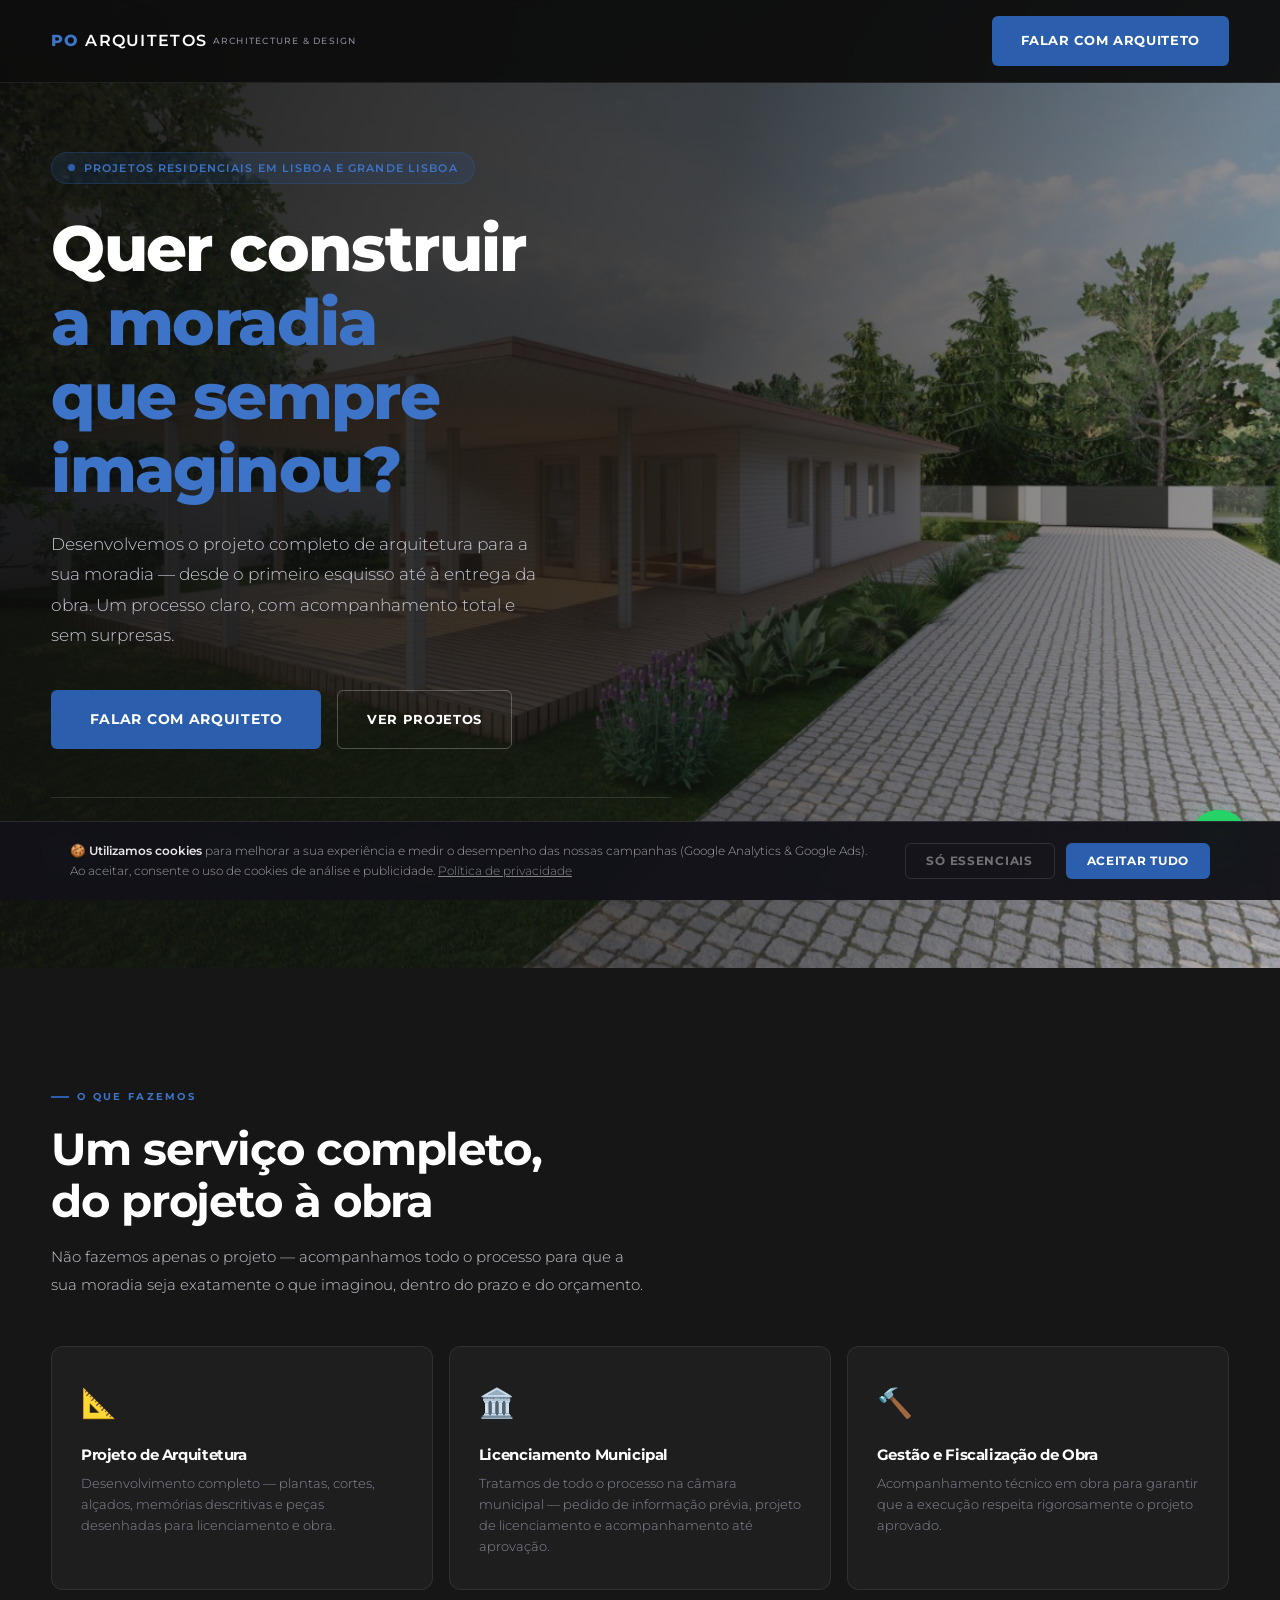
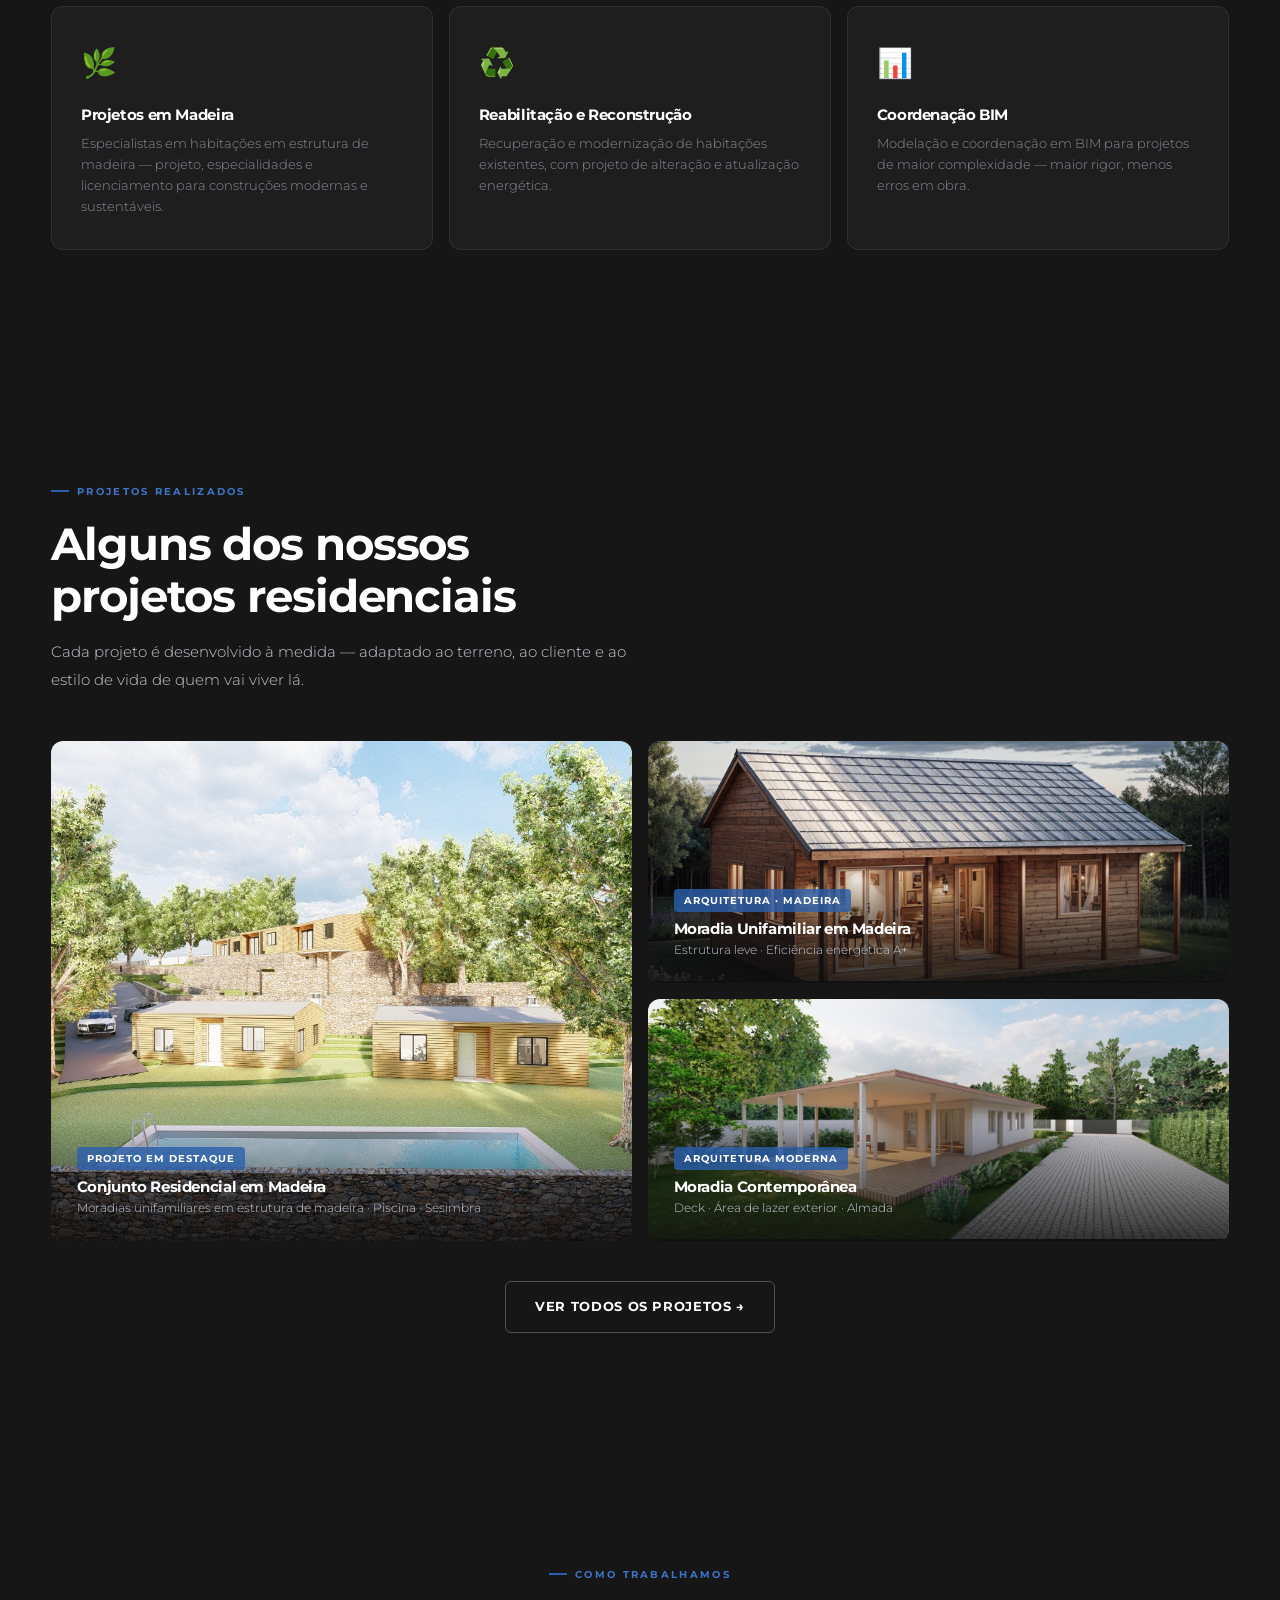
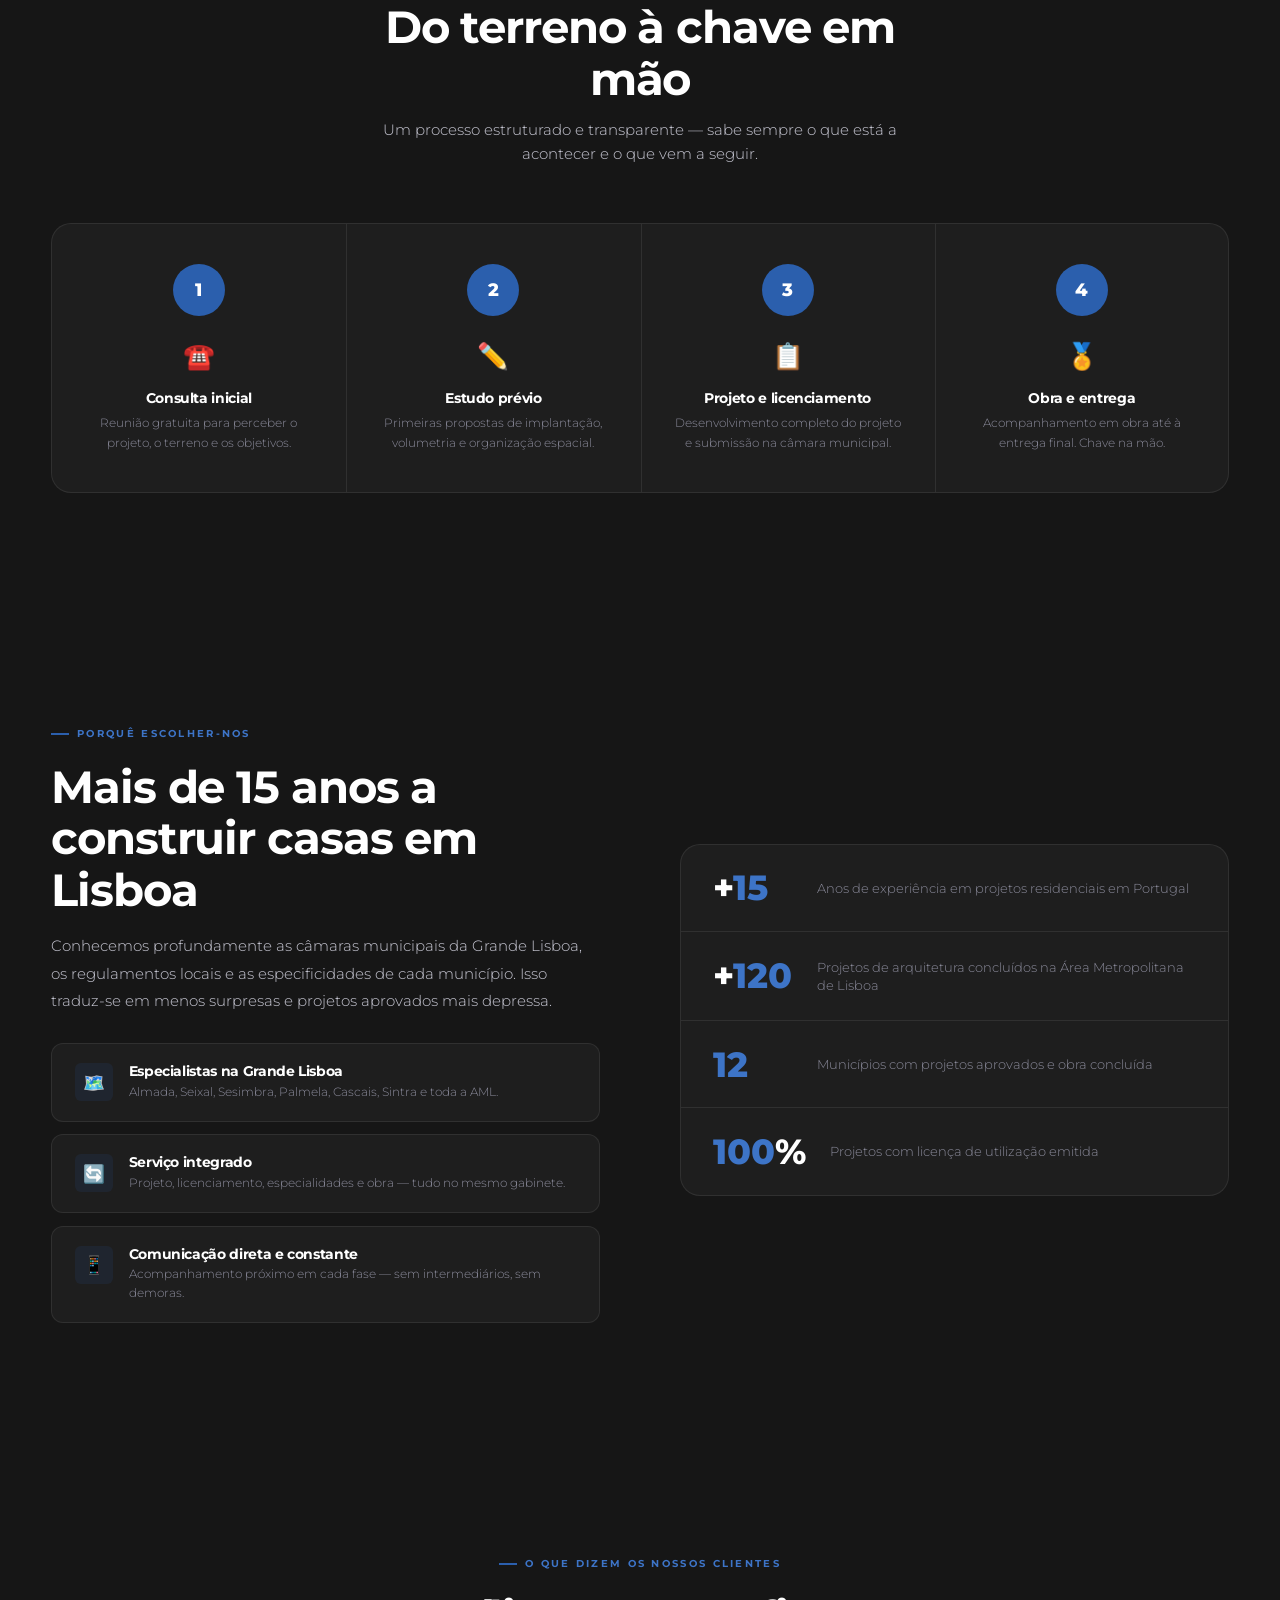
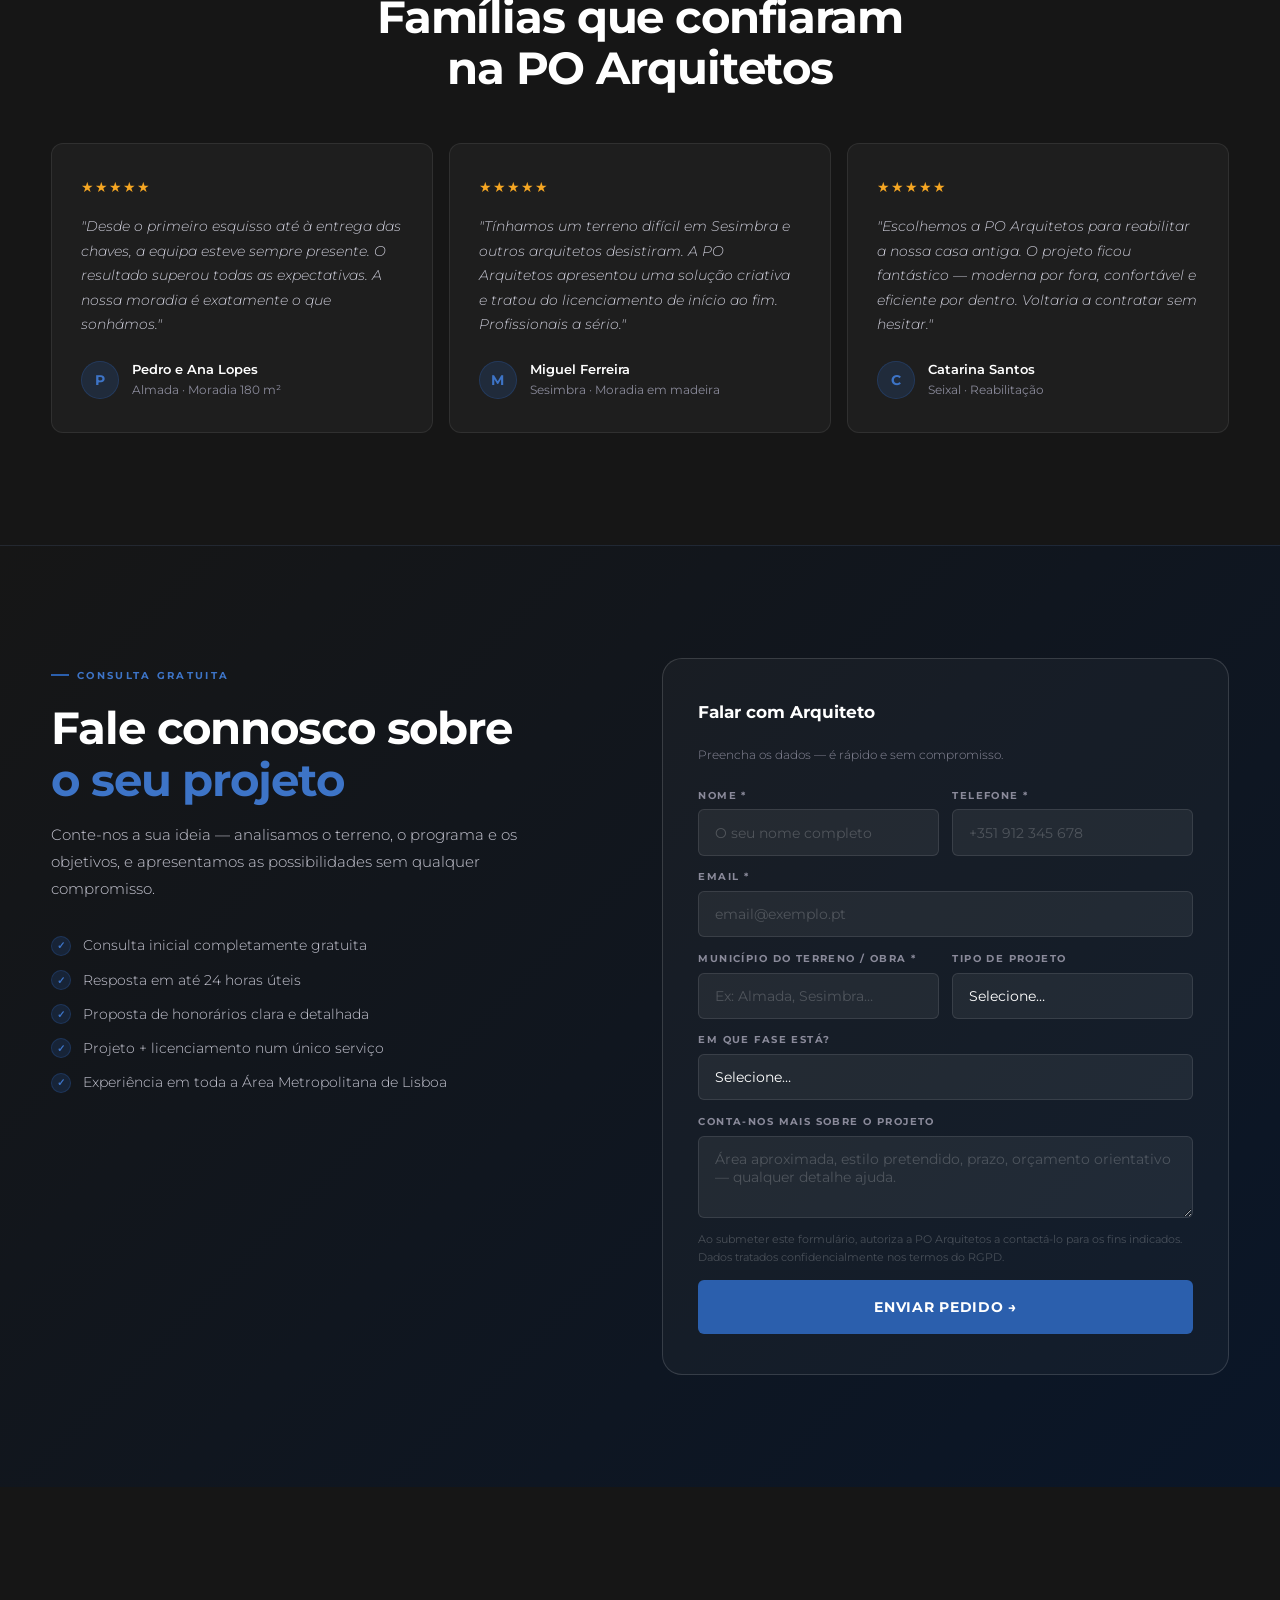
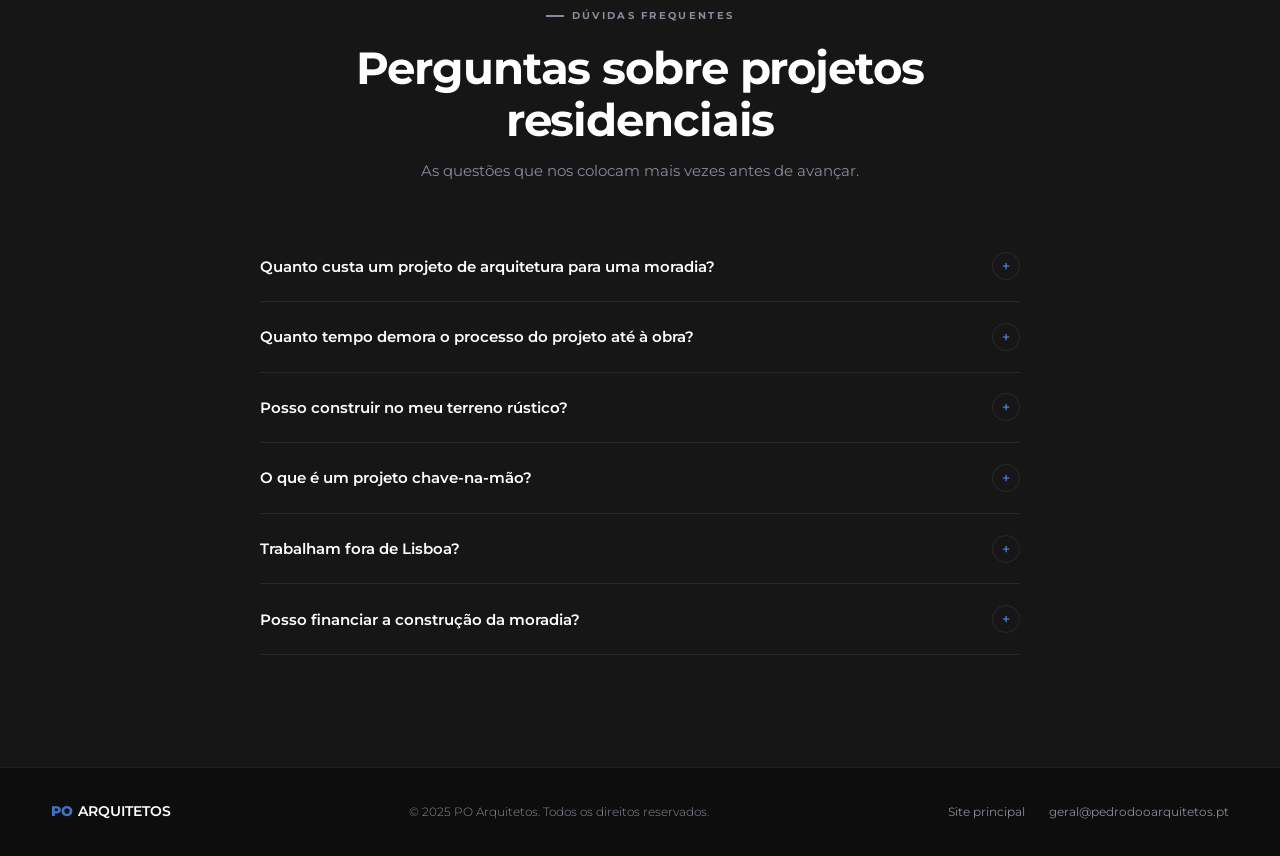
==== commit e2ecc49d: "index.html" ====
--- a/index.html
+++ b/index.html
@@ -22,6 +22,23 @@
   <link rel="stylesheet" href="style-arquitetura.css" />
   <link rel="stylesheet" href="components.css" />
 <style>.reveal{opacity:1!important;transform:none!important;transition:none!important}</style>
+
+<style>
+/* FAQ CSS-only fix */
+.faq-item { cursor:pointer; }
+.faq-item .faq-a { 
+  max-height: 0; 
+  overflow: hidden; 
+  transition: max-height 0.3s ease, padding 0.3s ease;
+  padding: 0 1.5rem;
+}
+.faq-item.open .faq-a { 
+  max-height: 600px; 
+  padding: 1rem 1.5rem 1.5rem;
+}
+.faq-item .faq-icon { transition: transform 0.3s ease; }
+.faq-item.open .faq-icon { transform: rotate(45deg); }
+</style>
 </head>
 <body>
 
@@ -498,7 +515,7 @@
     <div class="faq-list">
 
       <div class="faq-item reveal">
-        <button class="faq-q">
+        <button class="faq-q" onclick="var i=this.closest('.faq-item'),o=i.classList.contains('open');document.querySelectorAll('.faq-item').forEach(x=>x.classList.remove('open'));if(!o)i.classList.add('open')">
           Quanto custa um projeto de arquitetura para uma moradia?
           <span class="faq-icon">+</span>
         </button>
@@ -508,7 +525,7 @@
       </div>
 
       <div class="faq-item reveal">
-        <button class="faq-q">
+        <button class="faq-q" onclick="var i=this.closest('.faq-item'),o=i.classList.contains('open');document.querySelectorAll('.faq-item').forEach(x=>x.classList.remove('open'));if(!o)i.classList.add('open')">
           Quanto tempo demora o processo do projeto até à obra?
           <span class="faq-icon">+</span>
         </button>
@@ -518,7 +535,7 @@
       </div>
 
       <div class="faq-item reveal">
-        <button class="faq-q">
+        <button class="faq-q" onclick="var i=this.closest('.faq-item'),o=i.classList.contains('open');document.querySelectorAll('.faq-item').forEach(x=>x.classList.remove('open'));if(!o)i.classList.add('open')">
           Posso construir no meu terreno rústico?
           <span class="faq-icon">+</span>
         </button>
@@ -528,7 +545,7 @@
       </div>
 
       <div class="faq-item reveal">
-        <button class="faq-q">
+        <button class="faq-q" onclick="var i=this.closest('.faq-item'),o=i.classList.contains('open');document.querySelectorAll('.faq-item').forEach(x=>x.classList.remove('open'));if(!o)i.classList.add('open')">
           O que é um projeto chave-na-mão?
           <span class="faq-icon">+</span>
         </button>
@@ -538,7 +555,7 @@
       </div>
 
       <div class="faq-item reveal">
-        <button class="faq-q">
+        <button class="faq-q" onclick="var i=this.closest('.faq-item'),o=i.classList.contains('open');document.querySelectorAll('.faq-item').forEach(x=>x.classList.remove('open'));if(!o)i.classList.add('open')">
           Trabalham fora de Lisboa?
           <span class="faq-icon">+</span>
         </button>
@@ -548,7 +565,7 @@
       </div>
 
       <div class="faq-item reveal">
-        <button class="faq-q">
+        <button class="faq-q" onclick="var i=this.closest('.faq-item'),o=i.classList.contains('open');document.querySelectorAll('.faq-item').forEach(x=>x.classList.remove('open'));if(!o)i.classList.add('open')">
           Posso financiar a construção da moradia?
           <span class="faq-icon">+</span>
         </button>
@@ -565,6 +582,9 @@
 <!-- ══════════════════════
      FOOTER
 ══════════════════════ -->
+
+
+<!-- FOOTER -->
 <footer class="footer">
   <div class="container">
     <div class="footer-logo">
@@ -572,8 +592,14 @@
       <span style="color:var(--white); font-weight:600;">ARQUITETOS</span>
     </div>
     <span class="footer-copy">© 2025 PO Arquitetos. Todos os direitos reservados.</span>
-        <div class="footer-links">
+    <div class="footer-links">
       <a href="https://www.pedrodooarquitetos.pt" target="_blank" rel="noopener">Site principal</a>
-      <a href="/cdn-cgi/l/email-protection#791e1c0b181539091c1d0b161d1616180b080c100d1c0d160a57090d"><span class="__cf_email__" data-cfemail="a3c4c6d1c2cfe3d3c6c7d1ccc7ccccc2d1d2d6cad7c6d7ccd08dd3d7">[email&#160;protected]</span></a>
-      <a href="legalizacao.html">LP Legalização</a>
-      <a href="madeir
+      <a href="mailto:geral@pedrodooarquitetos.pt">geral@pedrodooarquitetos.pt</a>
+    </div>
+  </div>
+</footer>
+
+  <script src="arquitetura.js"></script>
+  <script src="components.js"></script>
+</body>
+</html>
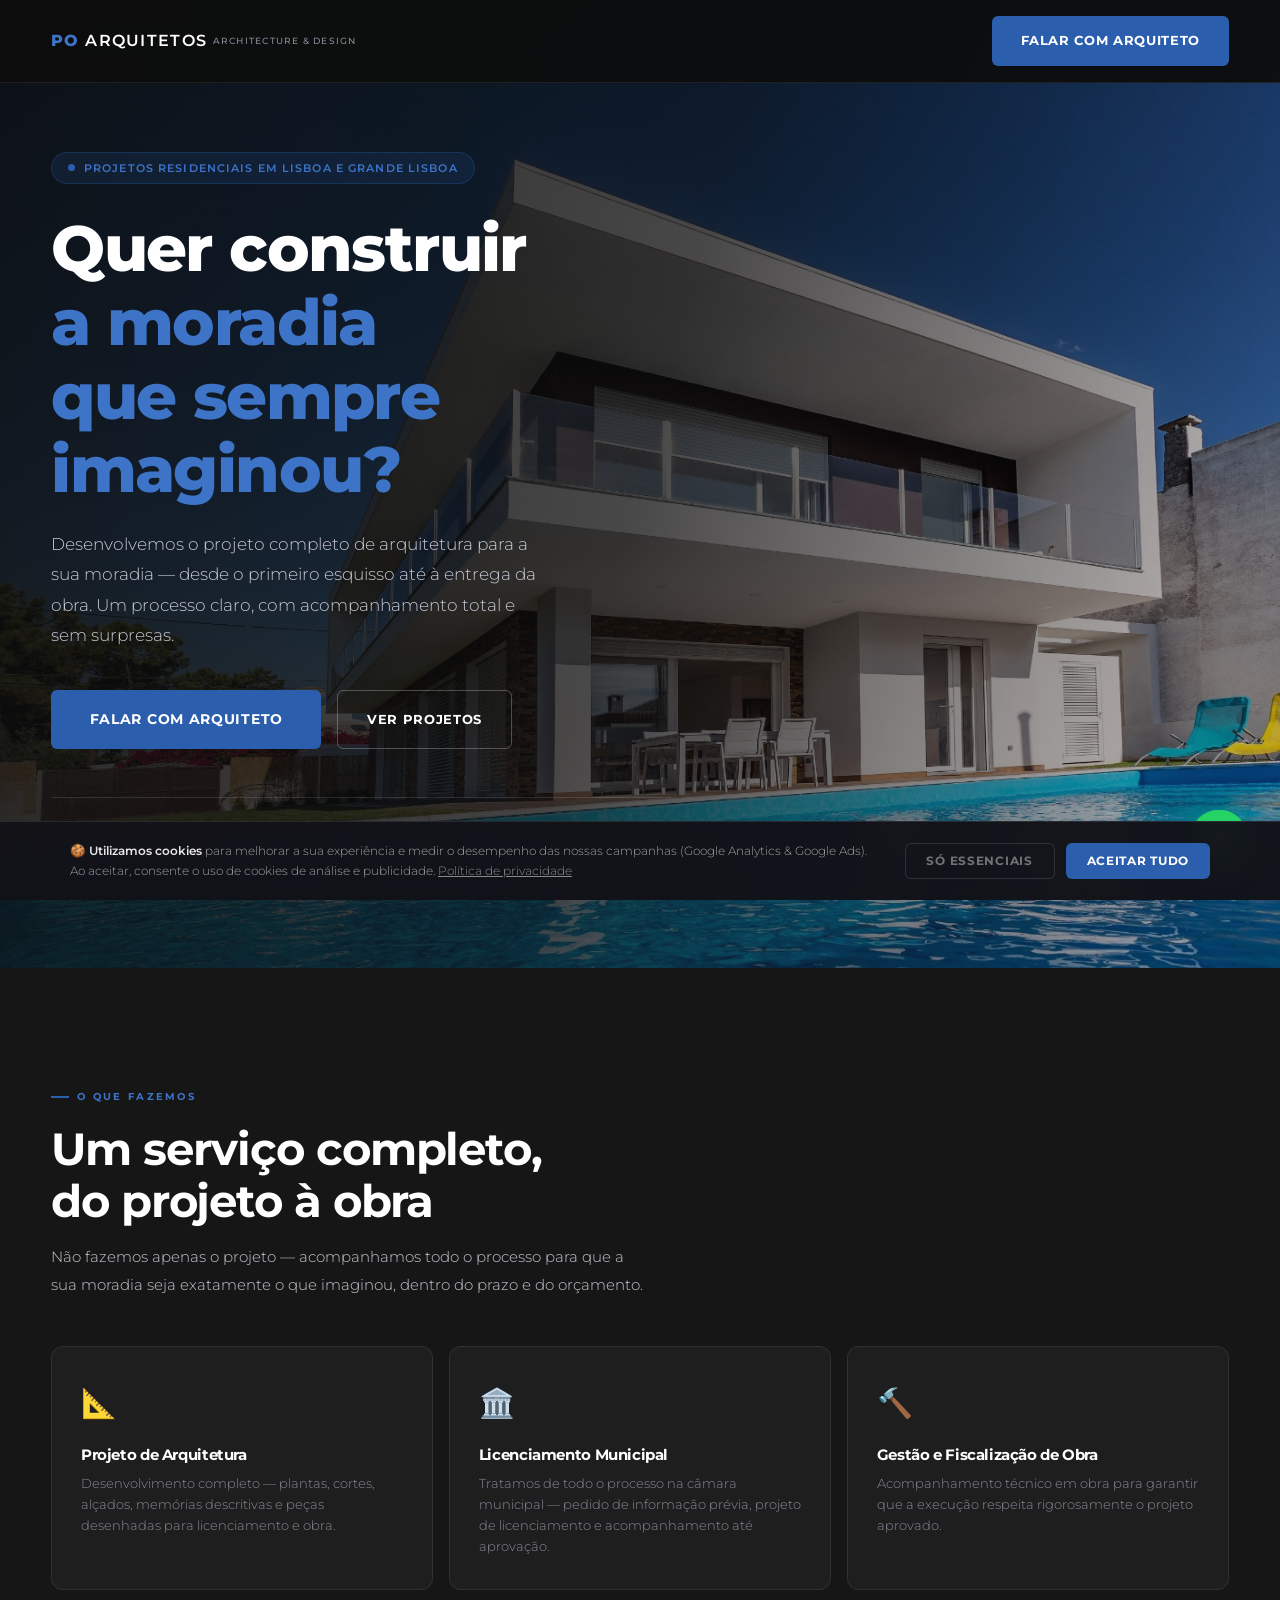
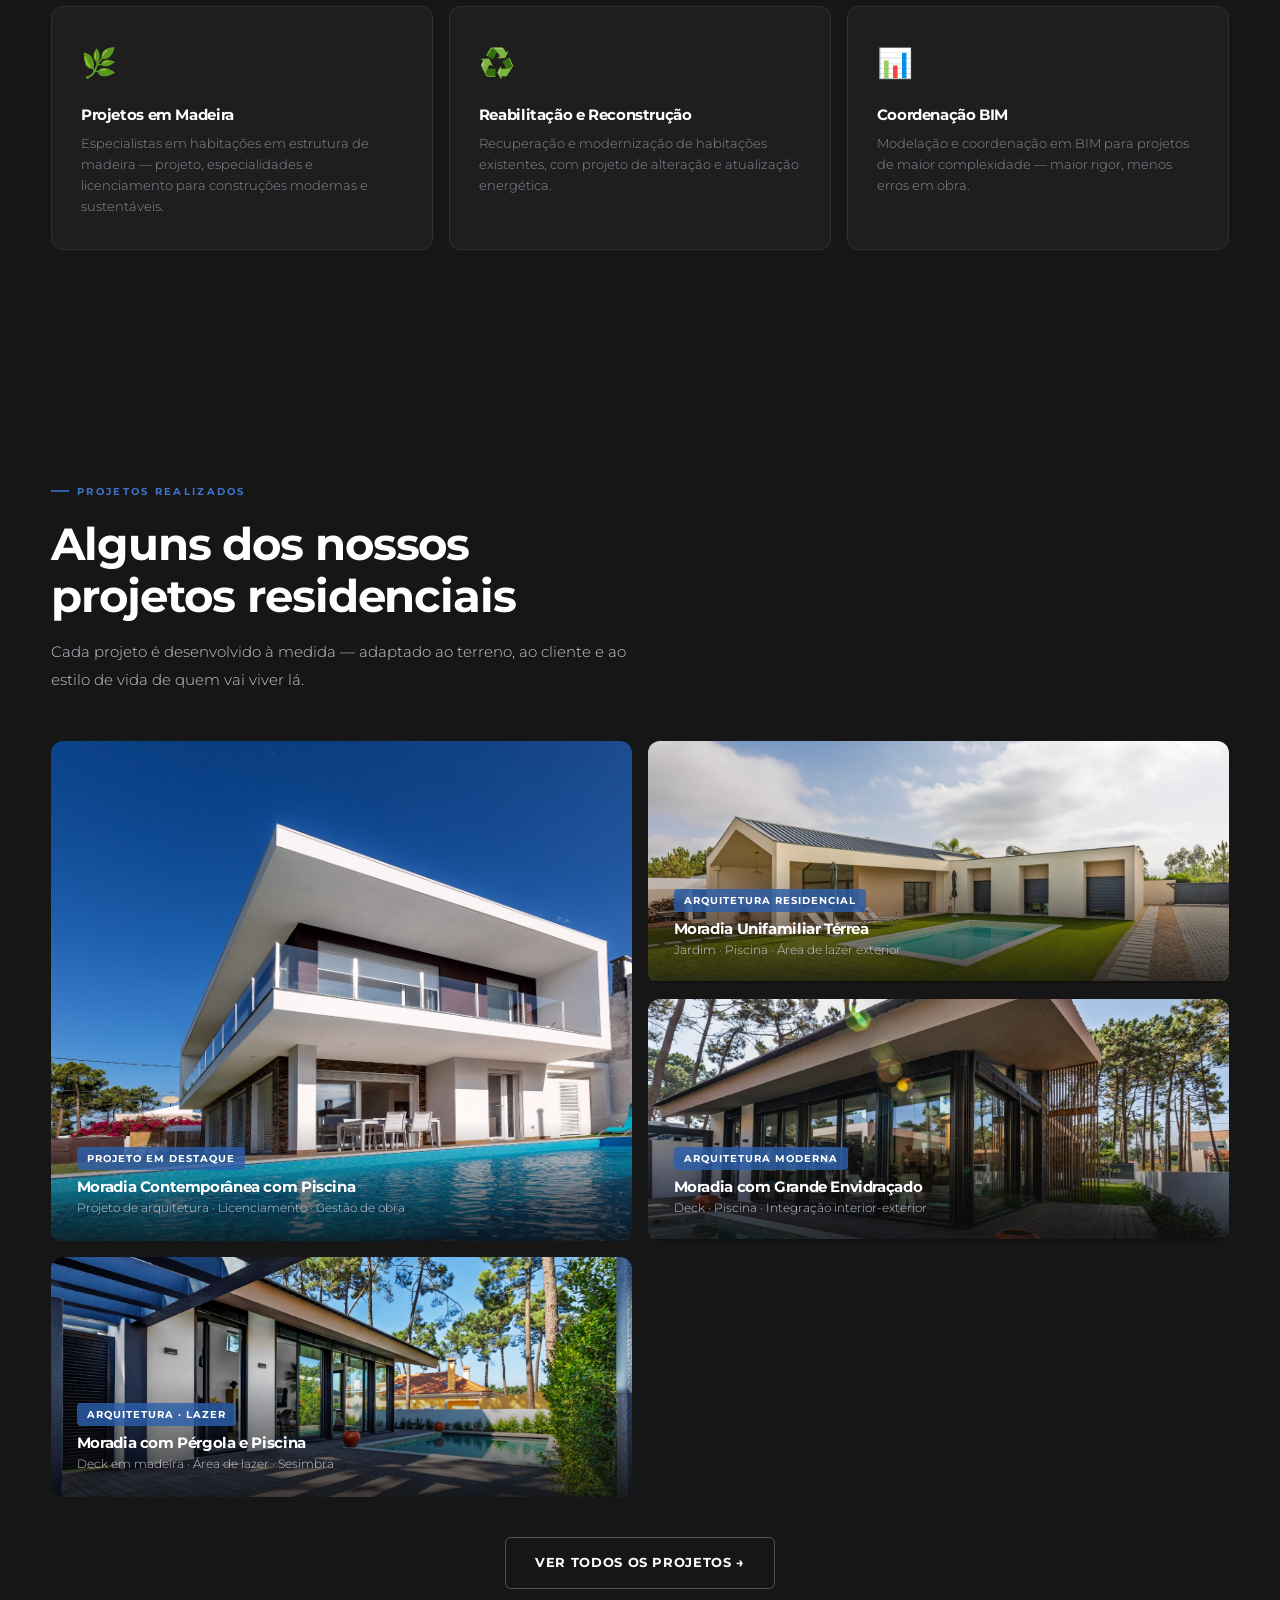
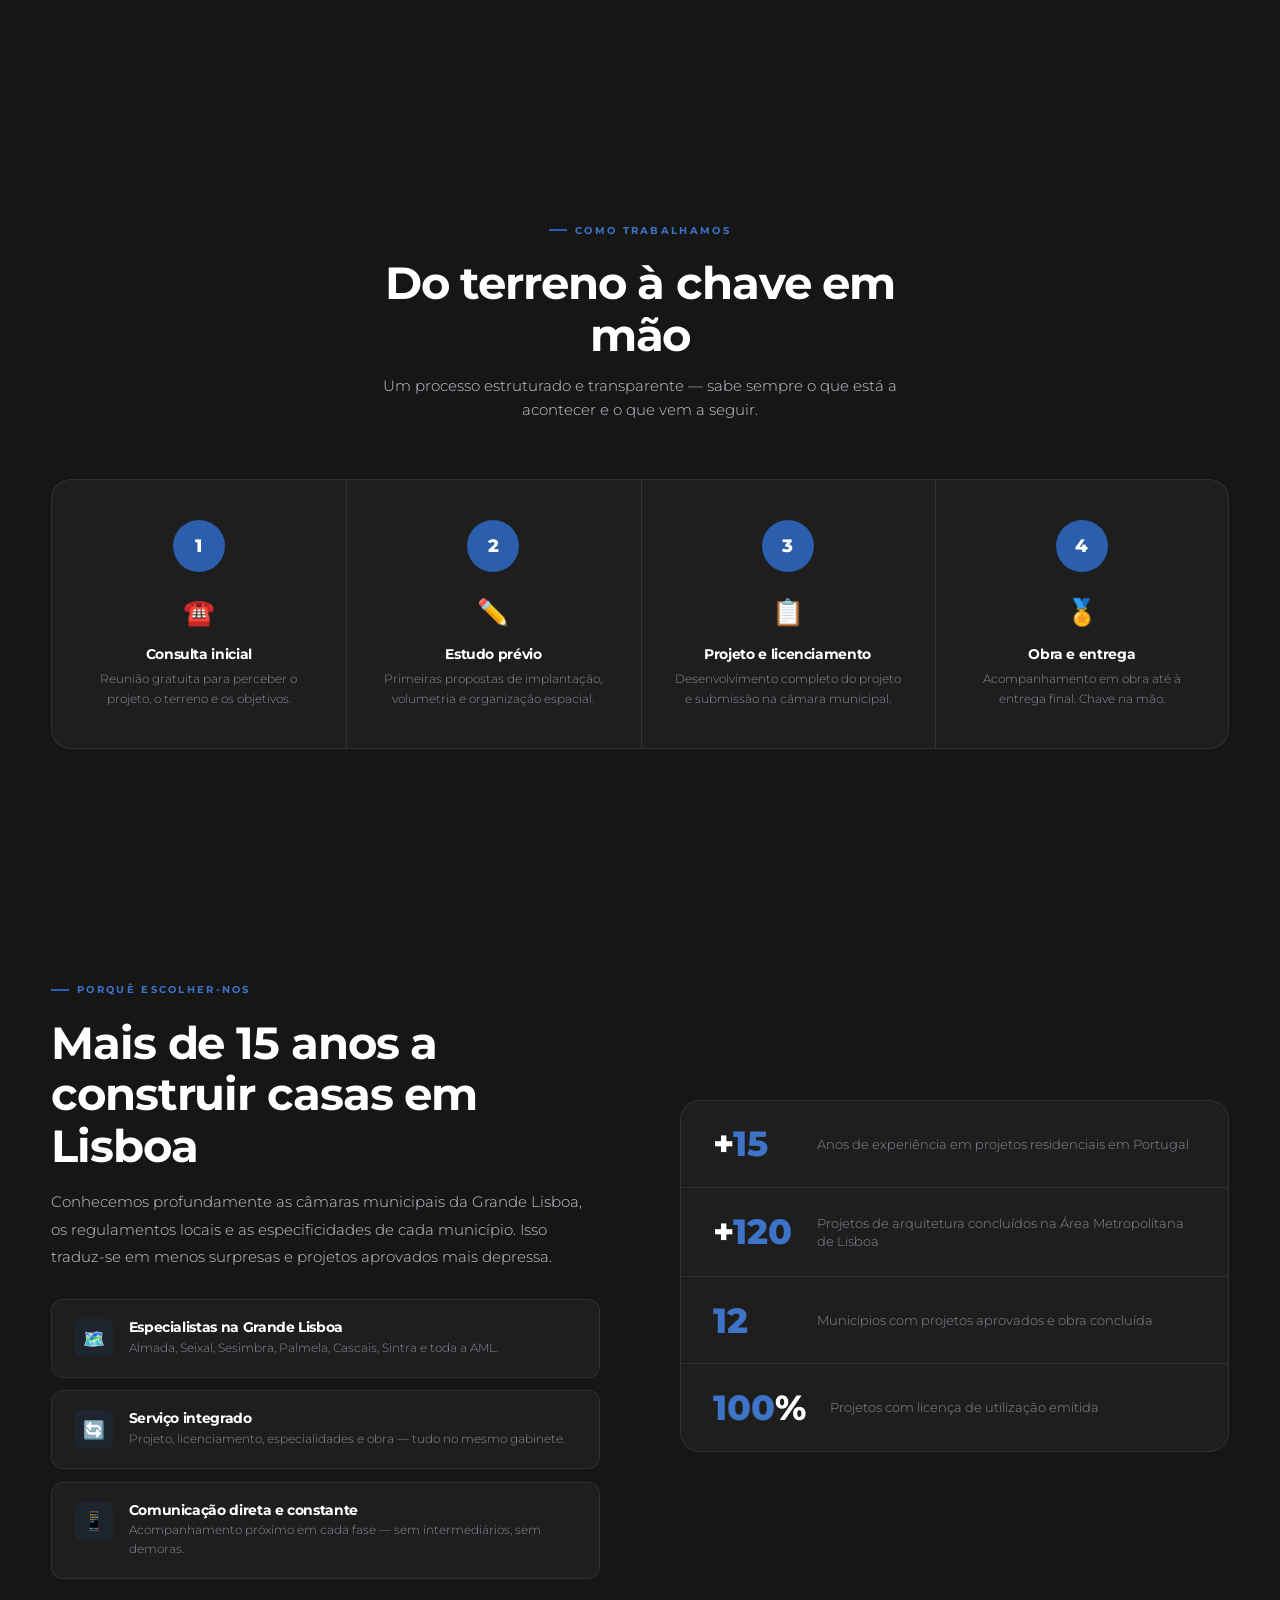
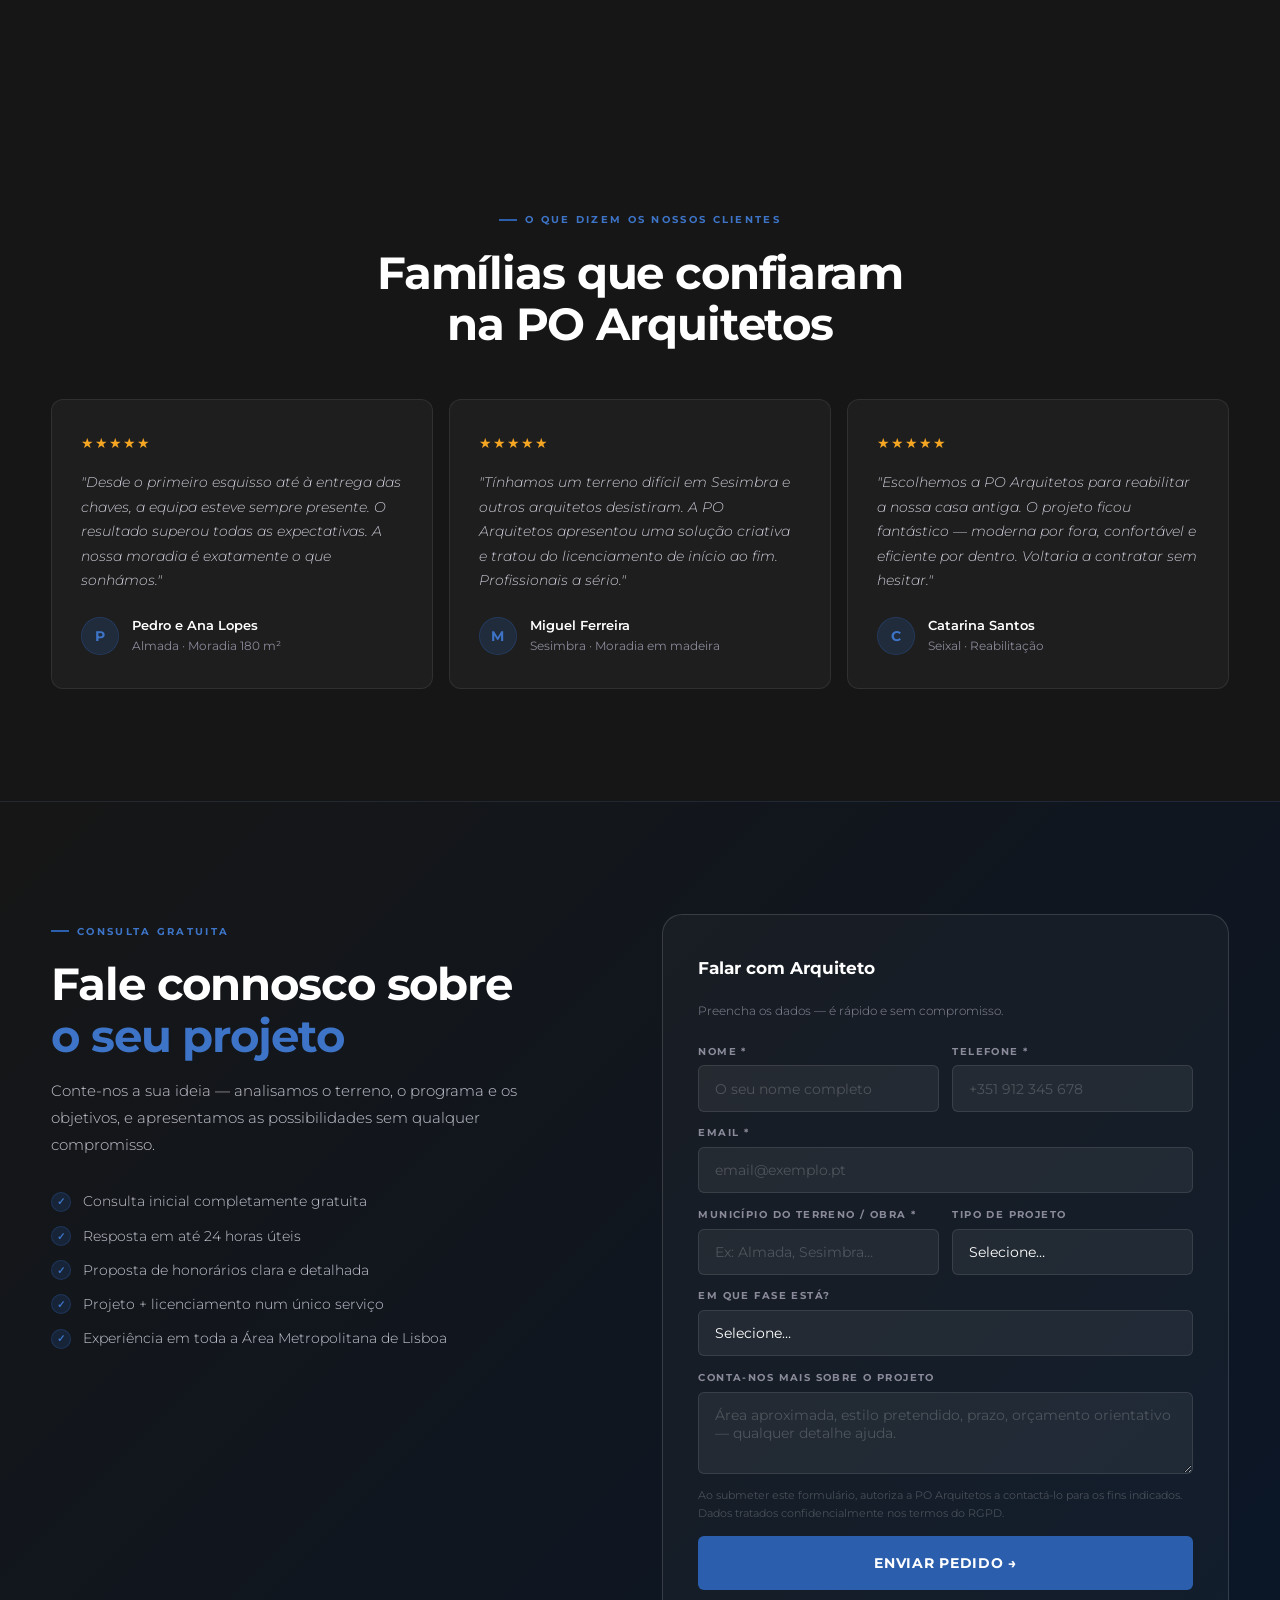
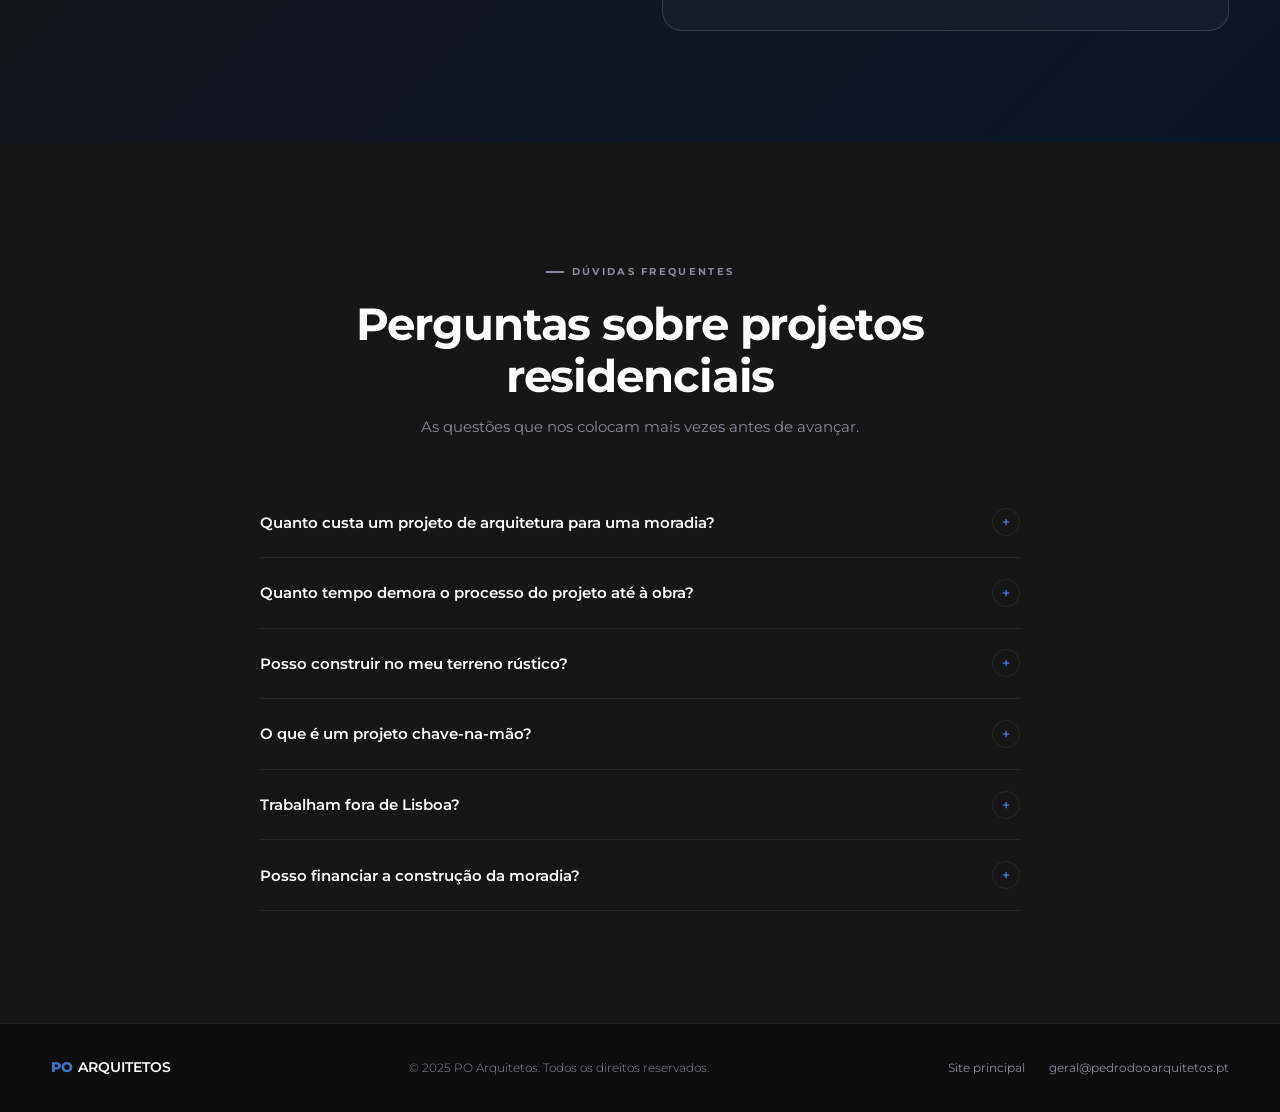
==== commit 19838adf: "feat: substituir renders por fotos reais no index.html (4 projetos)" ====
--- a/index.html
+++ b/index.html
@@ -177,54 +177,71 @@
 
     <div class="portfolio-grid reveal">
 
-      <!-- Projeto principal — render 1 (conjunto habitacional madeira + piscina) -->
+      <!-- Projeto principal -->
       <div class="proj-card proj-card--main">
-        <img src="images/render-01.jpg"
-             alt="Conjunto habitacional em madeira com piscina — PO Arquitetos"
+        <img src="images/foto-01.jpg"
+             alt="Moradia moderna com piscina — PO Arquitetos"
              loading="lazy" />
         <div class="proj-overlay-always">
           <span class="proj-tag">Projeto em destaque</span>
-          <h3>Conjunto Residencial em Madeira</h3>
-          <p>Moradias unifamiliares em estrutura de madeira · Piscina · Sesimbra</p>
+          <h3>Moradia Contemporânea com Piscina</h3>
+          <p>Projeto de arquitetura · Licenciamento · Gestão de obra</p>
         </div>
         <div class="proj-overlay">
           <span class="proj-tag">Projeto em destaque</span>
-          <h3>Conjunto Residencial em Madeira</h3>
+          <h3>Moradia Contemporânea com Piscina</h3>
           <p>Projeto de arquitetura · Licenciamento · Gestão de obra</p>
         </div>
       </div>
 
-      <!-- Projeto 2 — render 2 (casa madeira tradicional) -->
+      <!-- Projeto 2 -->
       <div class="proj-card">
-        <img src="images/render-02.jpg"
-             alt="Moradia em madeira com varanda — PO Arquitetos"
+        <img src="images/foto-02.jpg"
+             alt="Moradia térrea com jardim e piscina — PO Arquitetos"
              loading="lazy" />
         <div class="proj-overlay-always">
-          <span class="proj-tag">Arquitetura · Madeira</span>
-          <h3>Moradia Unifamiliar em Madeira</h3>
-          <p>Estrutura leve · Eficiência energética A+</p>
+          <span class="proj-tag">Arquitetura Residencial</span>
+          <h3>Moradia Unifamiliar Térrea</h3>
+          <p>Jardim · Piscina · Área de lazer exterior</p>
         </div>
         <div class="proj-overlay">
-          <span class="proj-tag">Arquitetura · Madeira</span>
-          <h3>Moradia Unifamiliar em Madeira</h3>
+          <span class="proj-tag">Arquitetura Residencial</span>
+          <h3>Moradia Unifamiliar Térrea</h3>
           <p>Projeto completo · Especialidades · Licenciamento</p>
         </div>
       </div>
 
-      <!-- Projeto 3 — render 3 (moradia moderna branca com deck) -->
+      <!-- Projeto 3 -->
       <div class="proj-card">
-        <img src="images/render-03.jpg"
-             alt="Moradia moderna com deck e varanda — PO Arquitetos"
+        <img src="images/foto-03.jpg"
+             alt="Moradia moderna com envidraçados e deck — PO Arquitetos"
              loading="lazy" />
         <div class="proj-overlay-always">
           <span class="proj-tag">Arquitetura Moderna</span>
-          <h3>Moradia Contemporânea</h3>
-          <p>Deck · Área de lazer exterior · Almada</p>
+          <h3>Moradia com Grande Envidraçado</h3>
+          <p>Deck · Piscina · Integração interior-exterior</p>
         </div>
         <div class="proj-overlay">
           <span class="proj-tag">Arquitetura Moderna</span>
-          <h3>Moradia Contemporânea</h3>
+          <h3>Moradia com Grande Envidraçado</h3>
           <p>Projeto · Licenciamento · Gestão de obra</p>
+        </div>
+      </div>
+
+      <!-- Projeto 4 -->
+      <div class="proj-card">
+        <img src="images/foto-04.jpg"
+             alt="Moradia com pérgola e piscina — PO Arquitetos"
+             loading="lazy" />
+        <div class="proj-overlay-always">
+          <span class="proj-tag">Arquitetura · Lazer</span>
+          <h3>Moradia com Pérgola e Piscina</h3>
+          <p>Deck em madeira · Área de lazer · Sesimbra</p>
+        </div>
+        <div class="proj-overlay">
+          <span class="proj-tag">Arquitetura · Lazer</span>
+          <h3>Moradia com Pérgola e Piscina</h3>
+          <p>Projeto de arquitetura · Licenciamento · Gestão de obra</p>
         </div>
       </div>
 
--- a/style-arquitetura.css
+++ b/style-arquitetura.css
@@ -123,7 +123,7 @@
 /* Foto de fundo */
 .hero-bg {
   position: absolute; inset: 0;
-  background-image: url('images/render-03.jpg');
+  background-image: url('images/foto-01.jpg');
   background-size: cover;
   background-position: center 30%;
   z-index: 0;
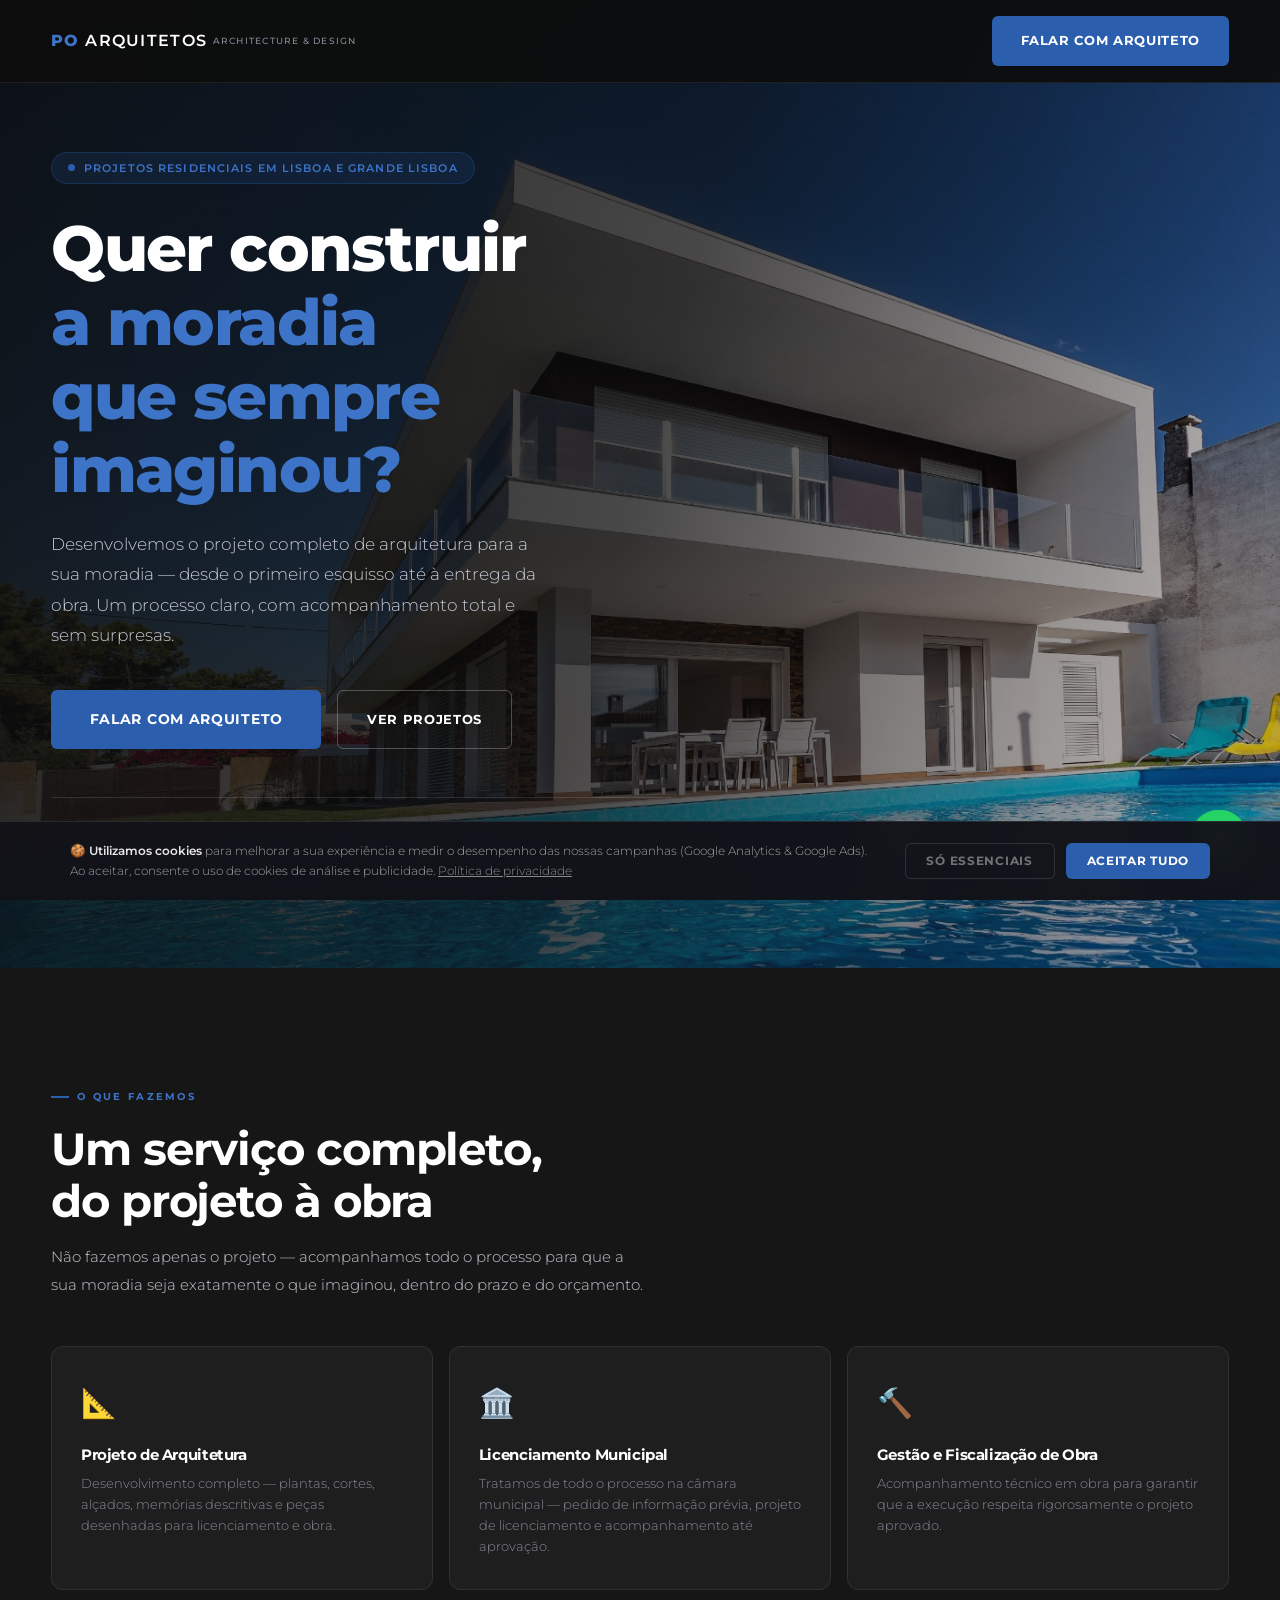
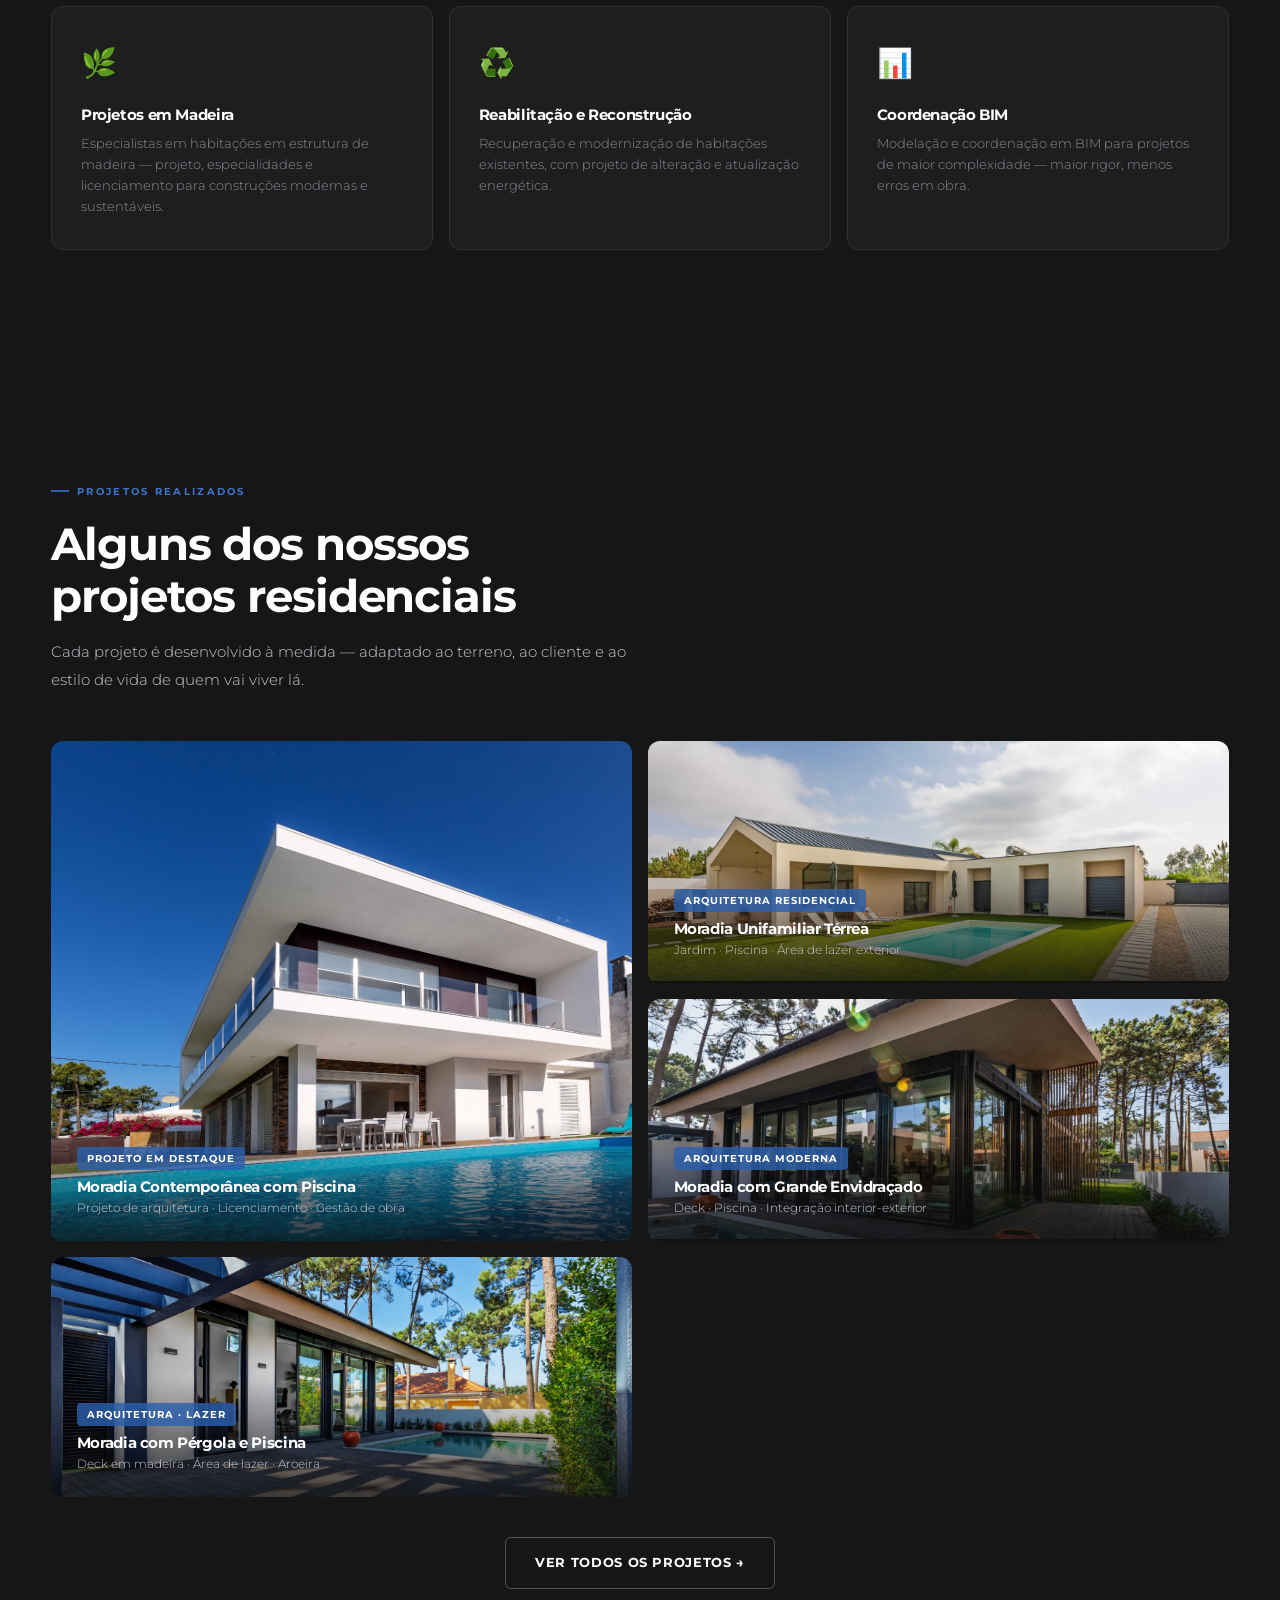
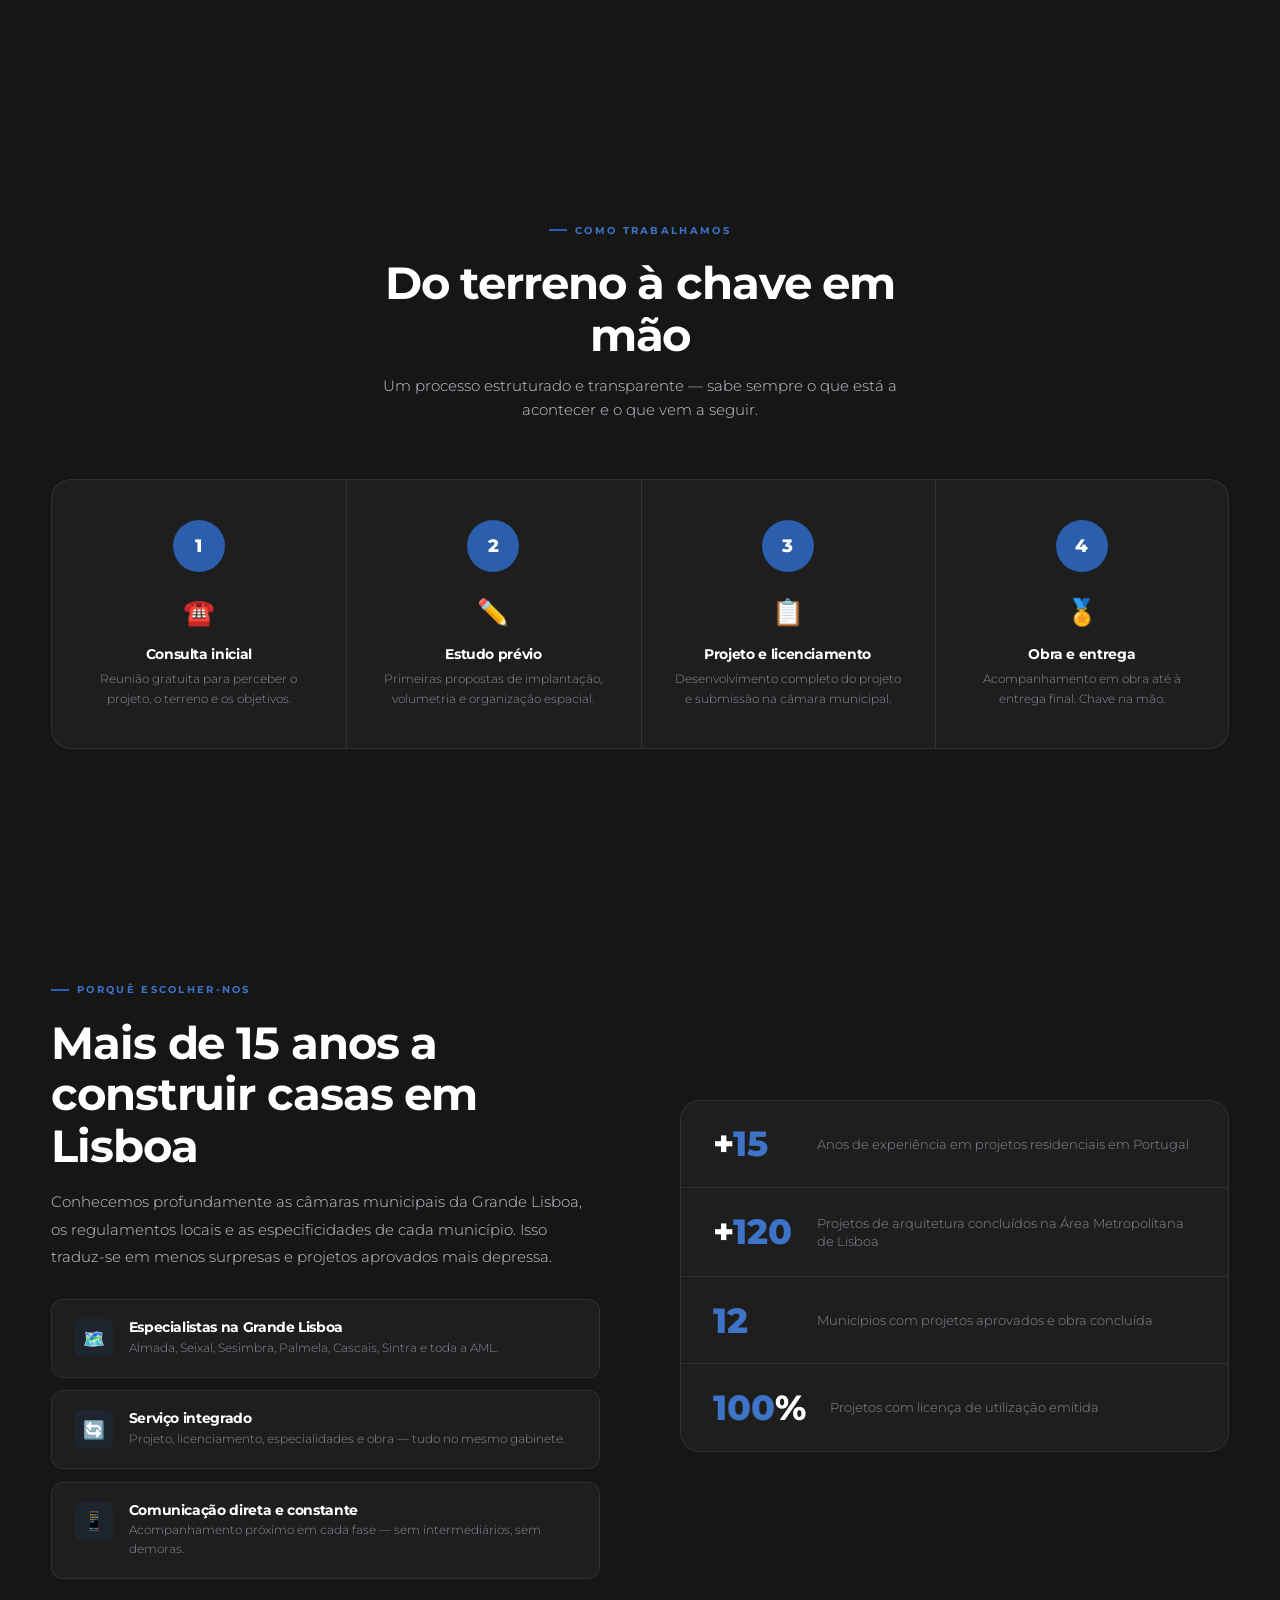
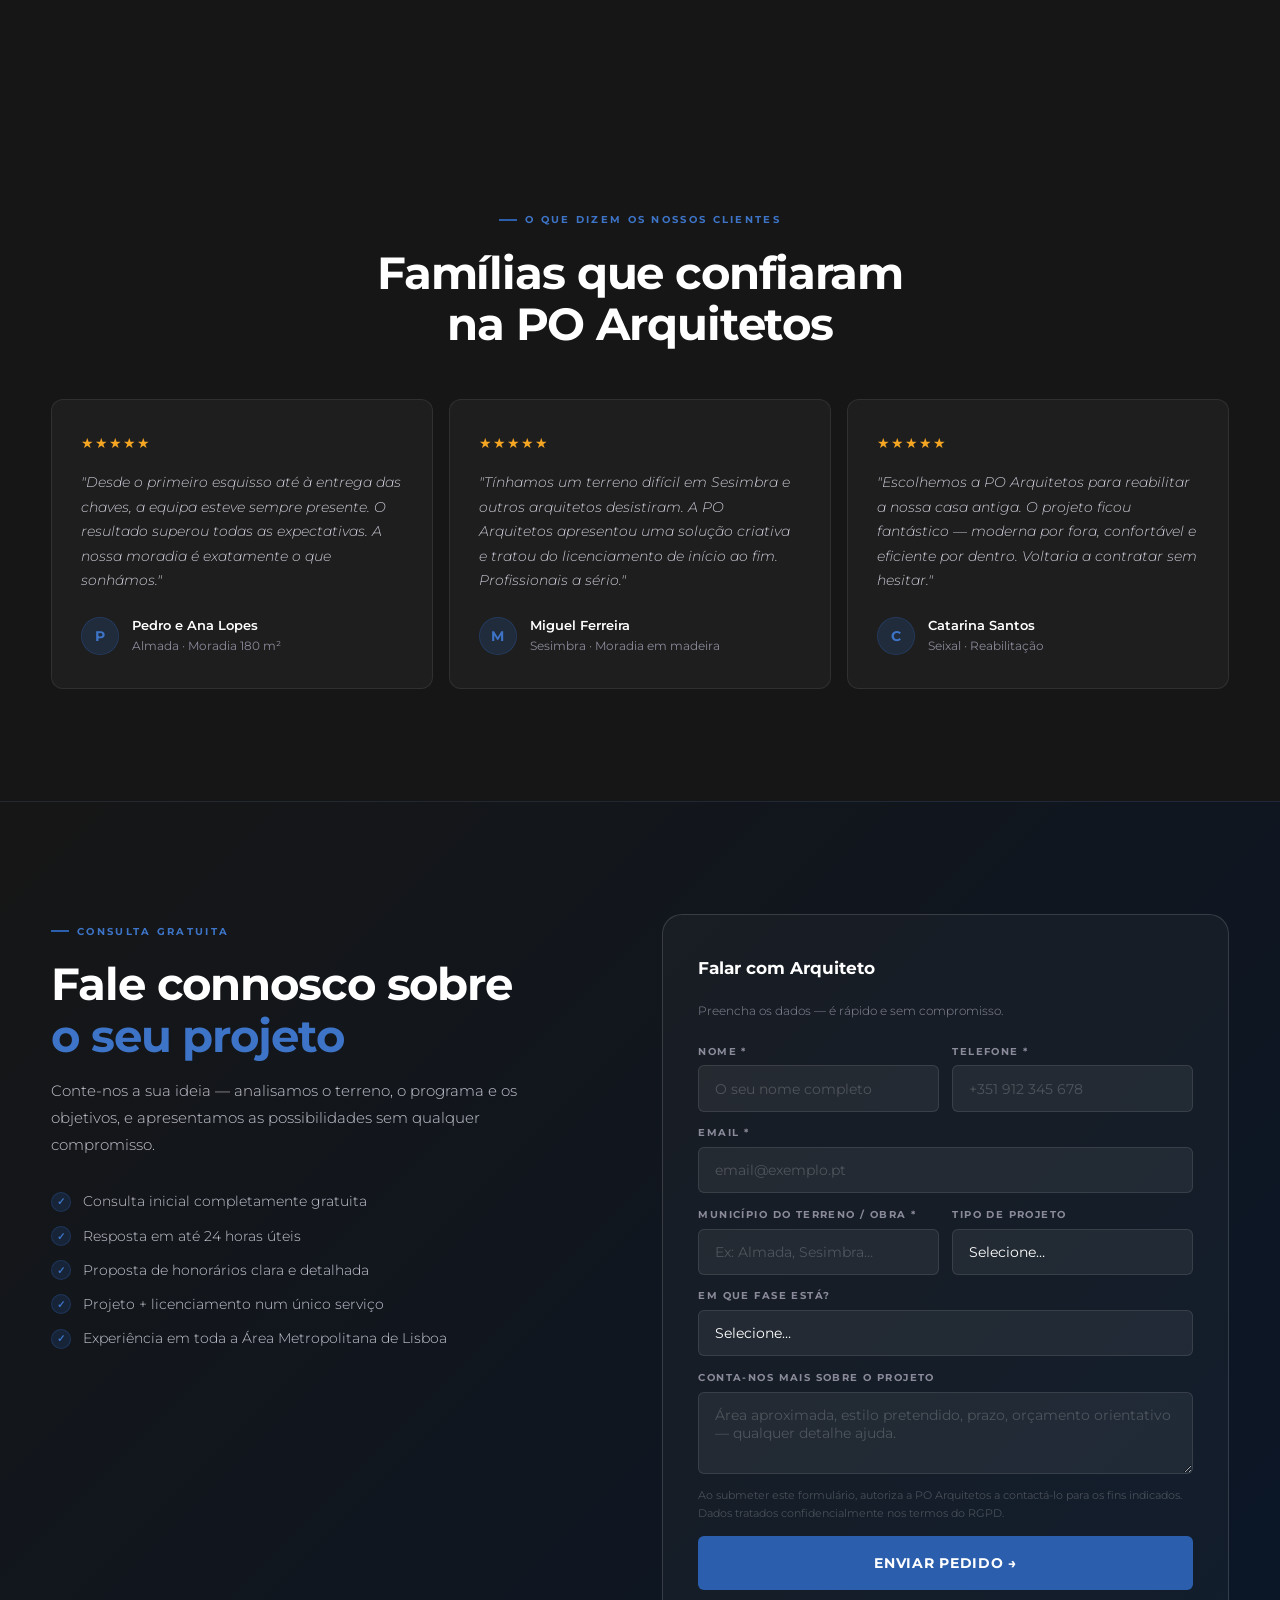
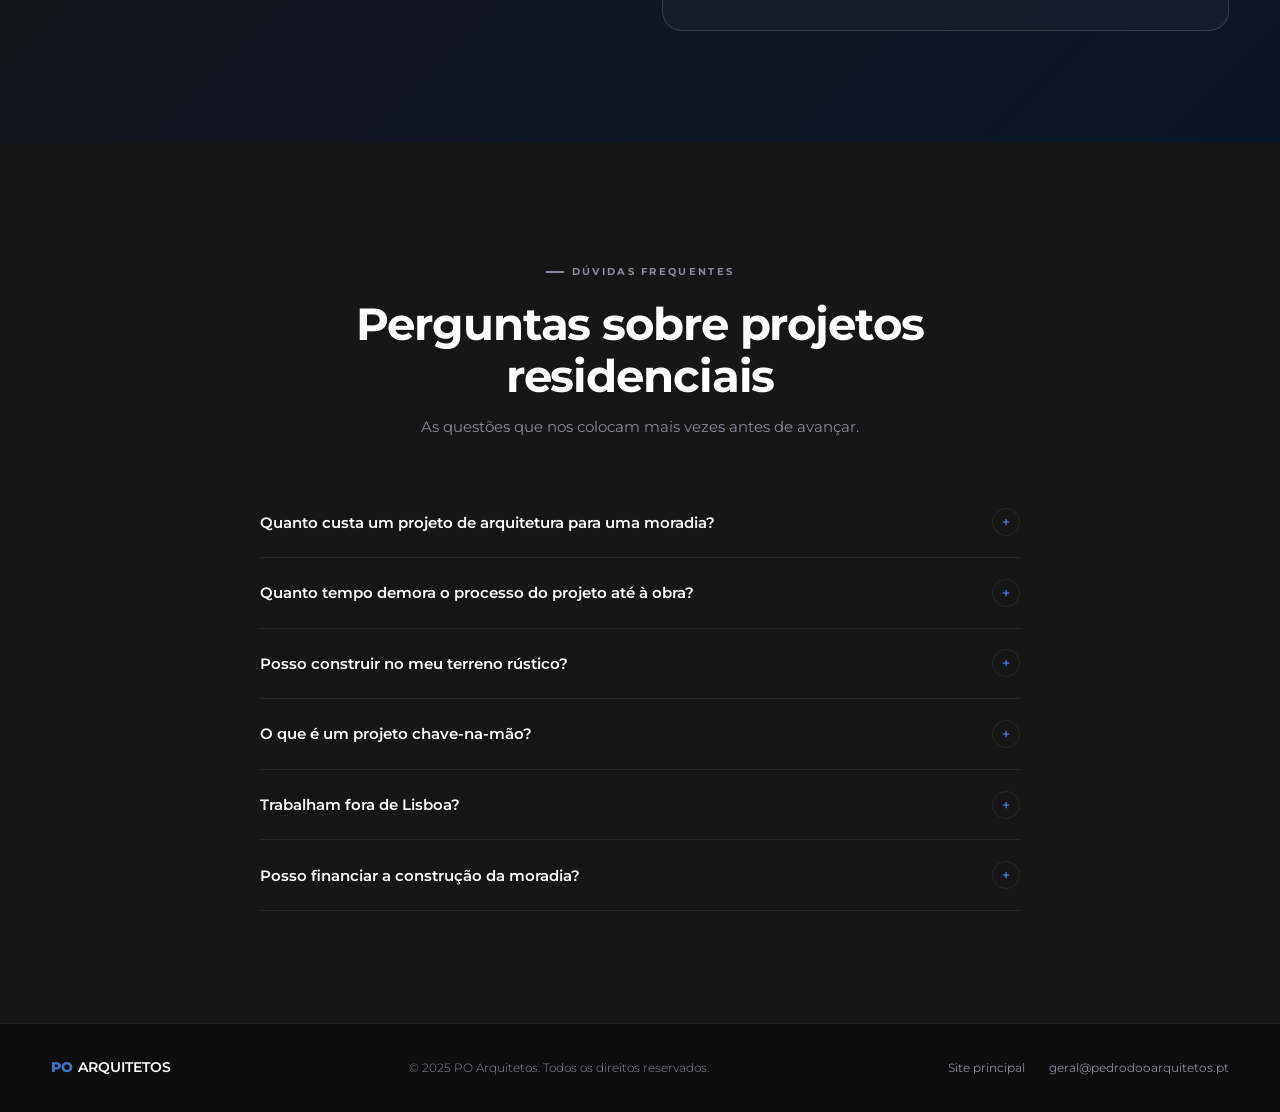
==== commit 088387f8: "fix: corrigir localização Sesimbra → Aroeira" ====
--- a/index.html
+++ b/index.html
@@ -236,7 +236,7 @@
         <div class="proj-overlay-always">
           <span class="proj-tag">Arquitetura · Lazer</span>
           <h3>Moradia com Pérgola e Piscina</h3>
-          <p>Deck em madeira · Área de lazer · Sesimbra</p>
+          <p>Deck em madeira · Área de lazer · Aroeira</p>
         </div>
         <div class="proj-overlay">
           <span class="proj-tag">Arquitetura · Lazer</span>
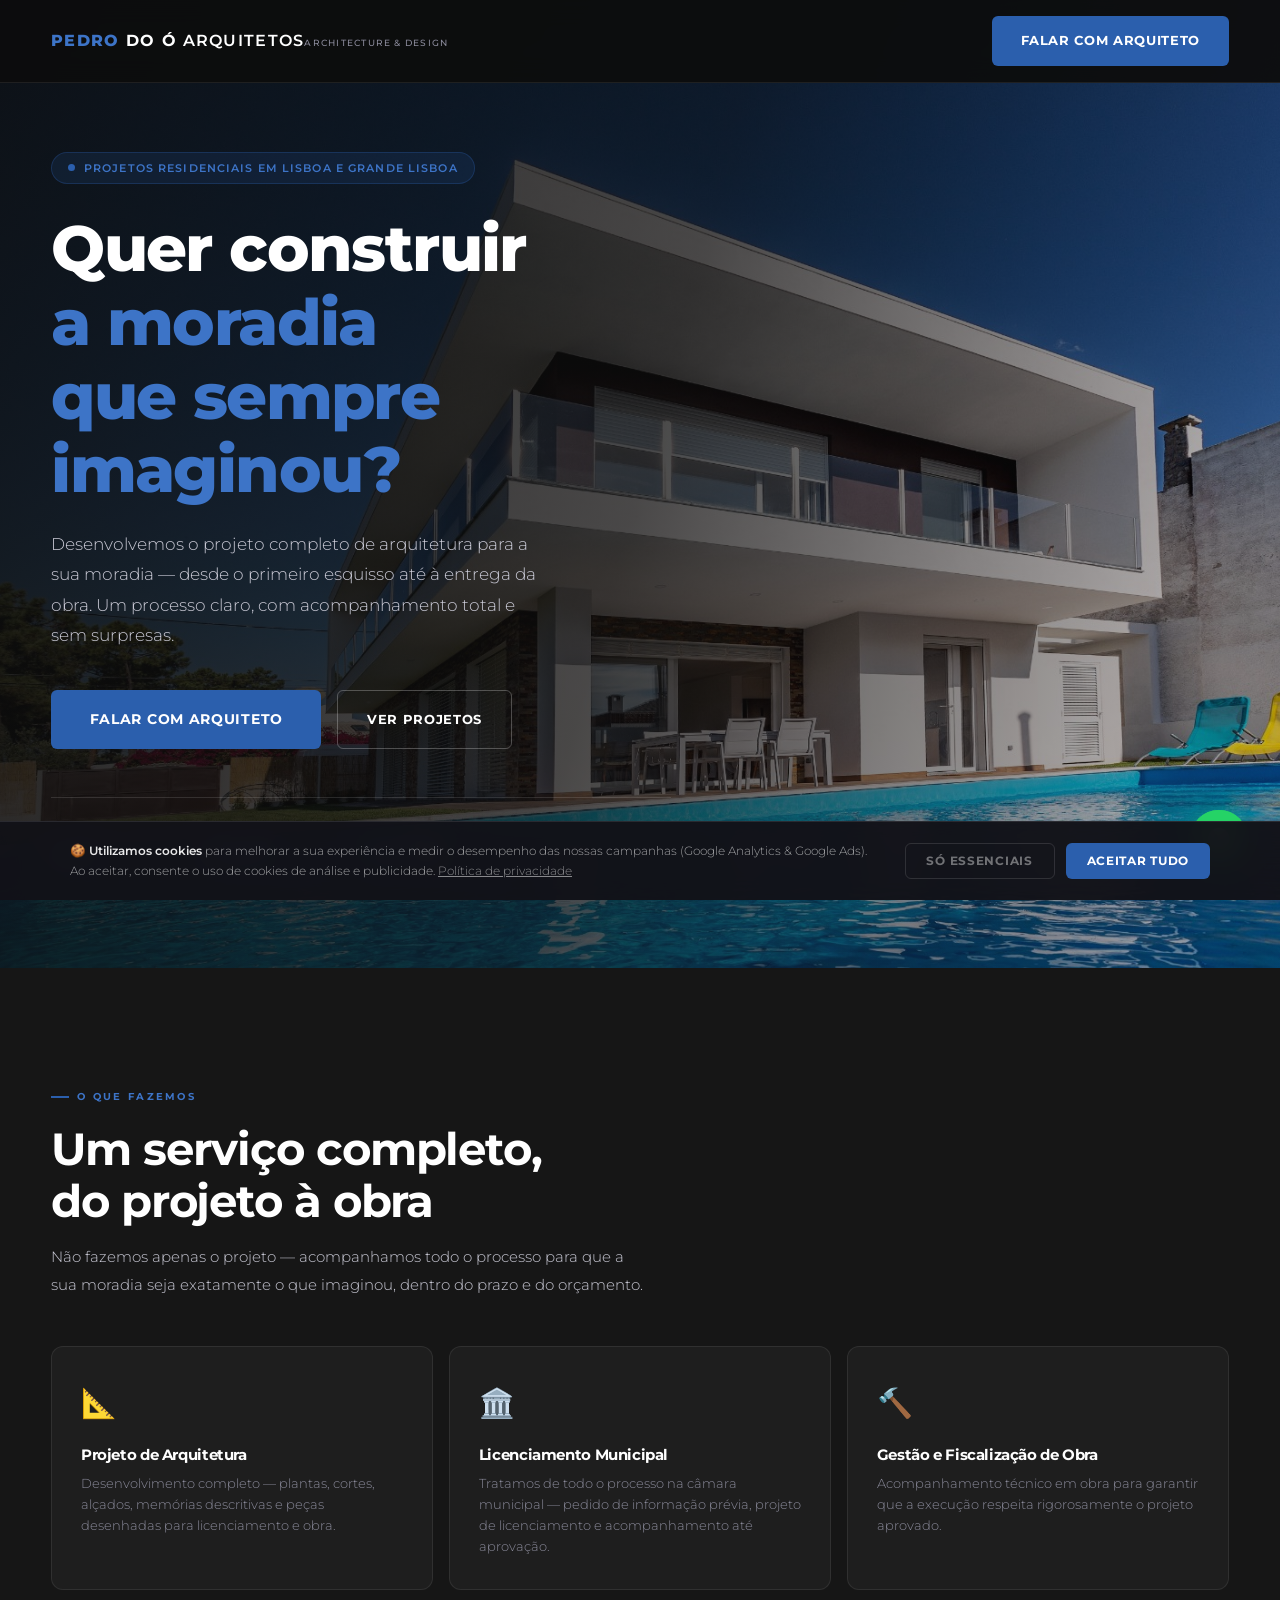
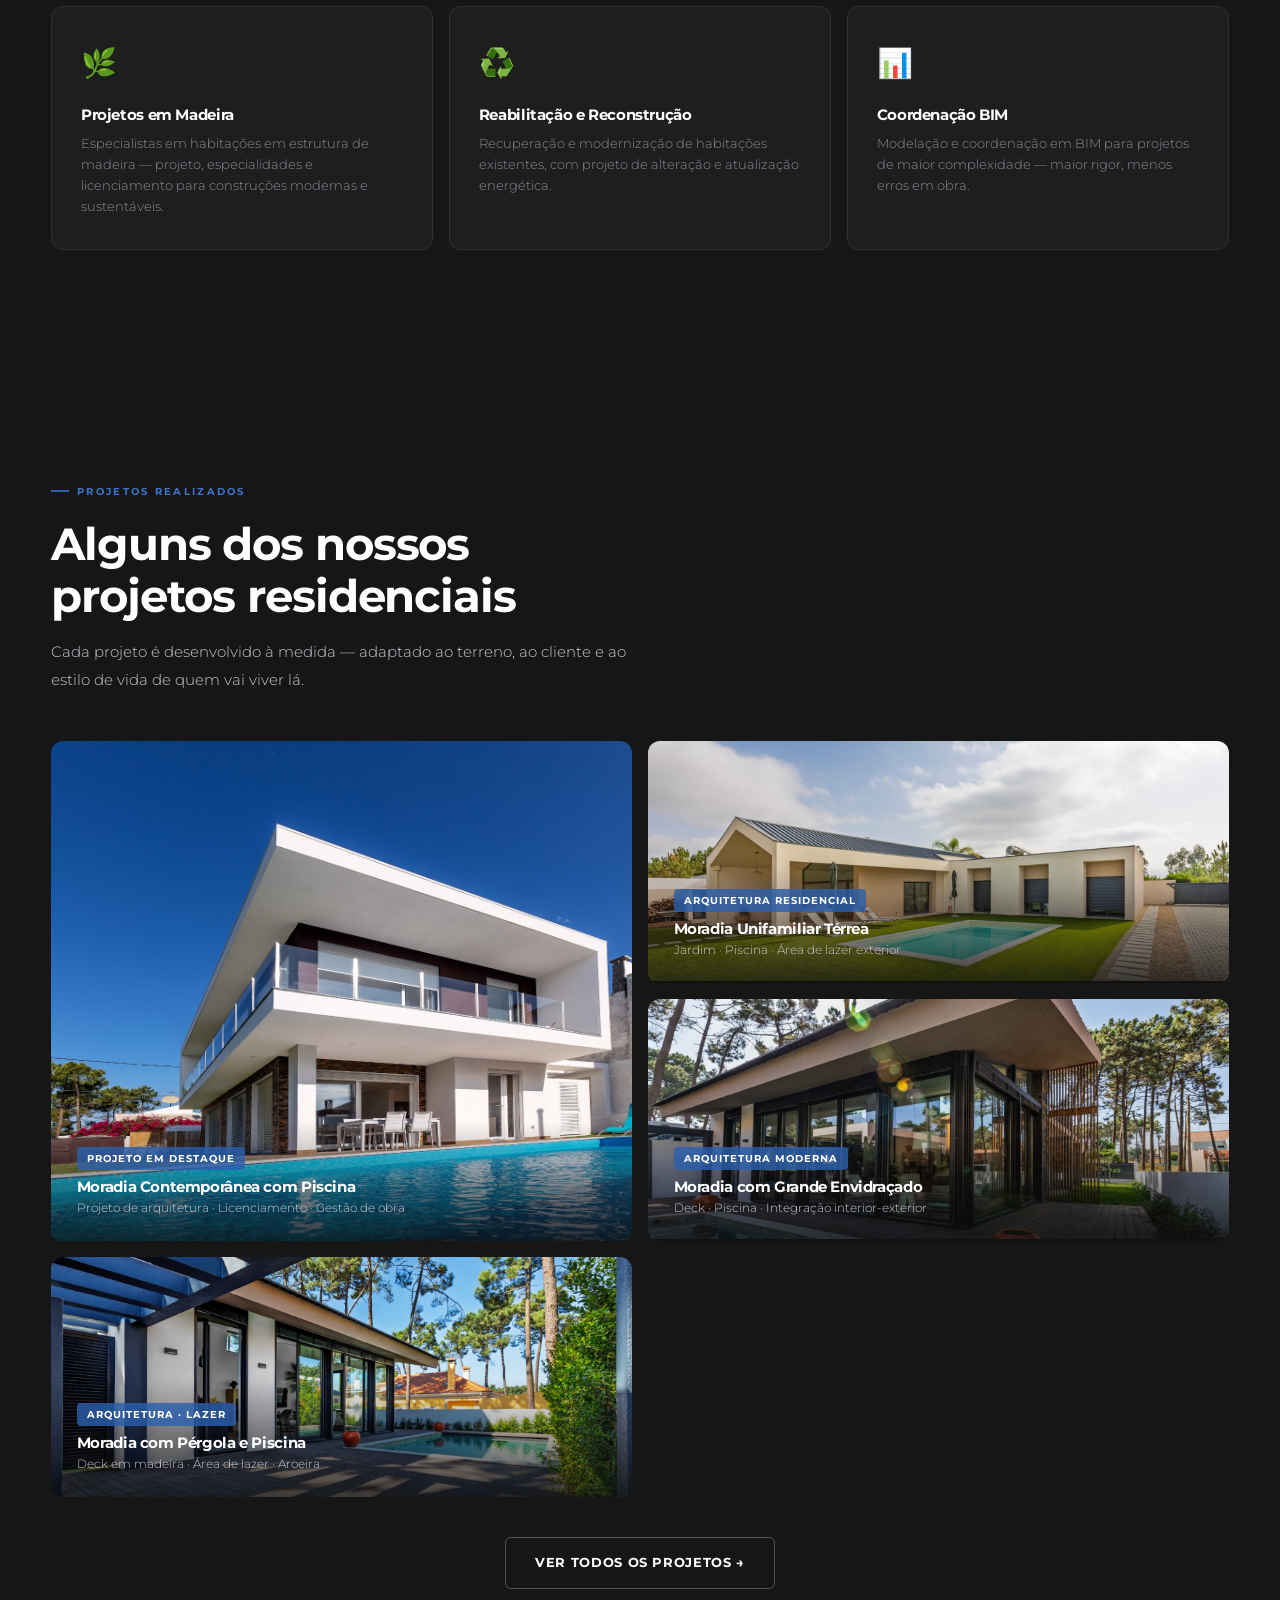
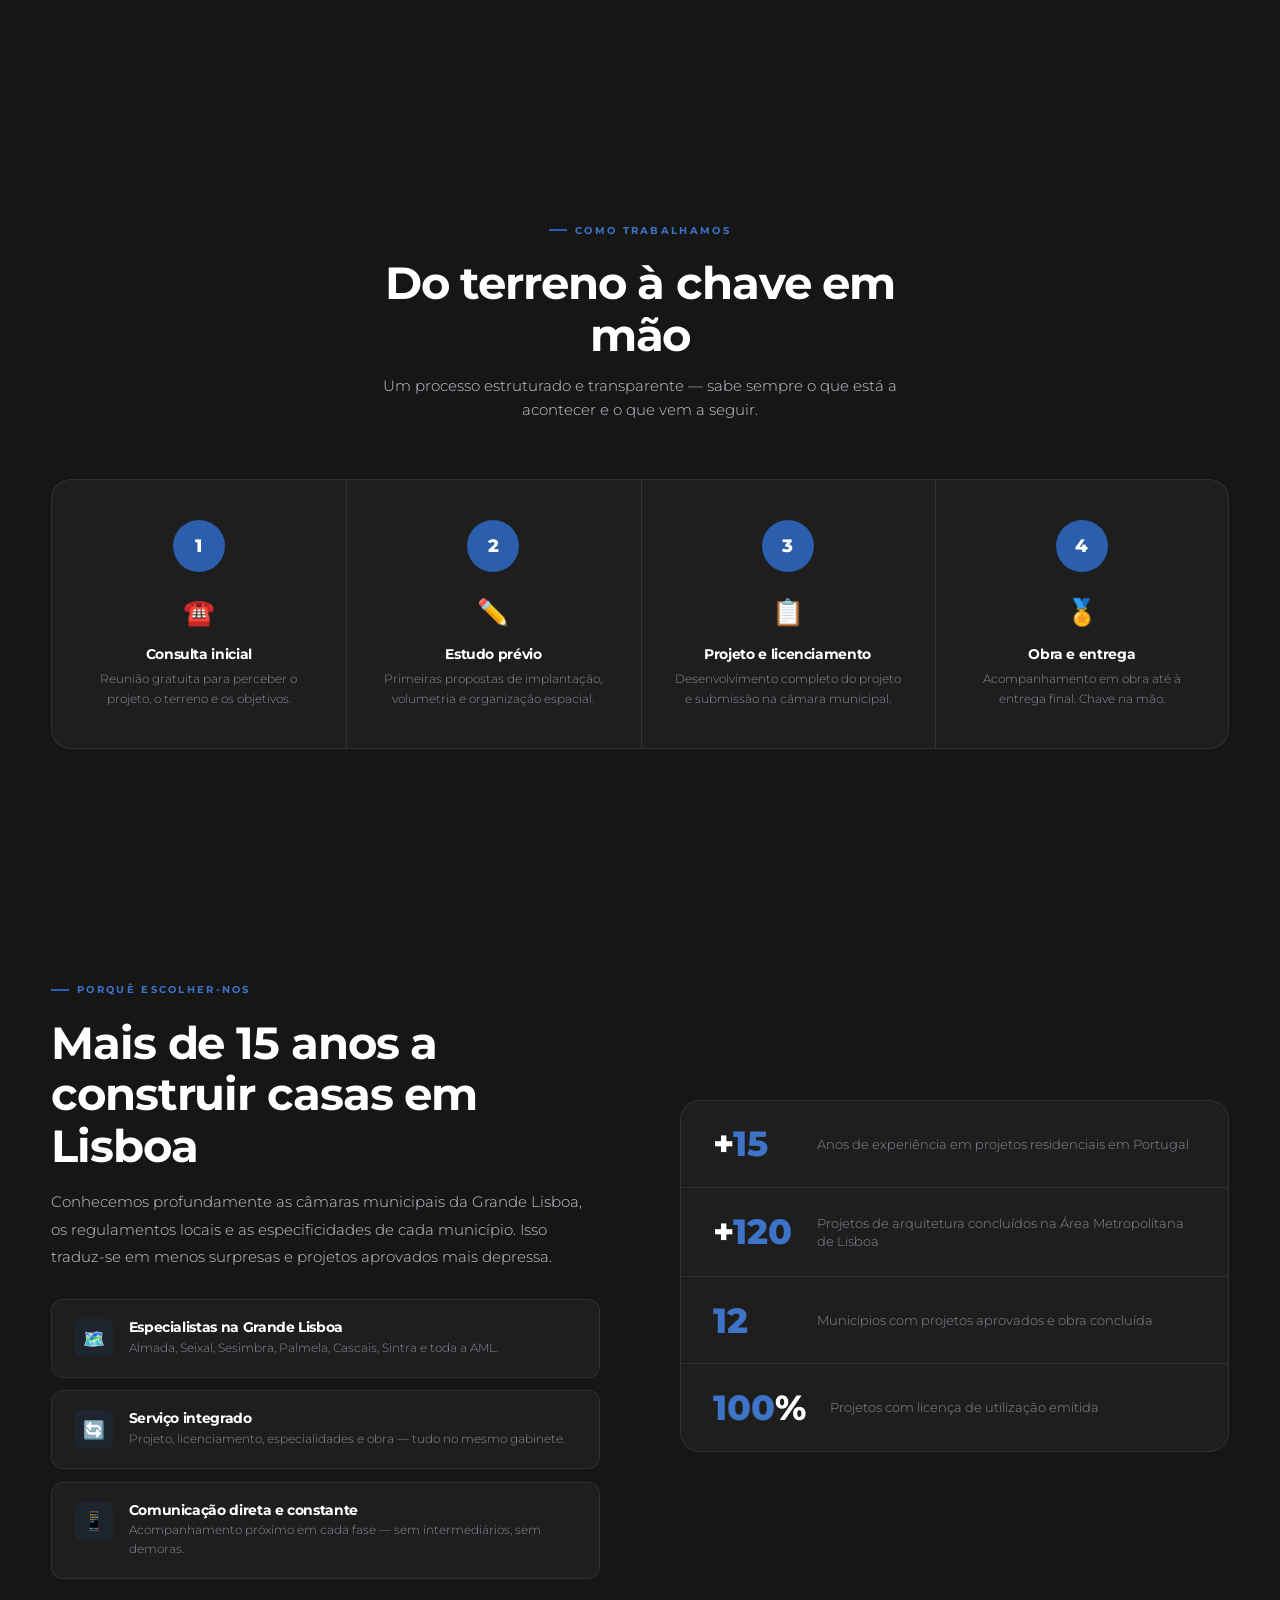
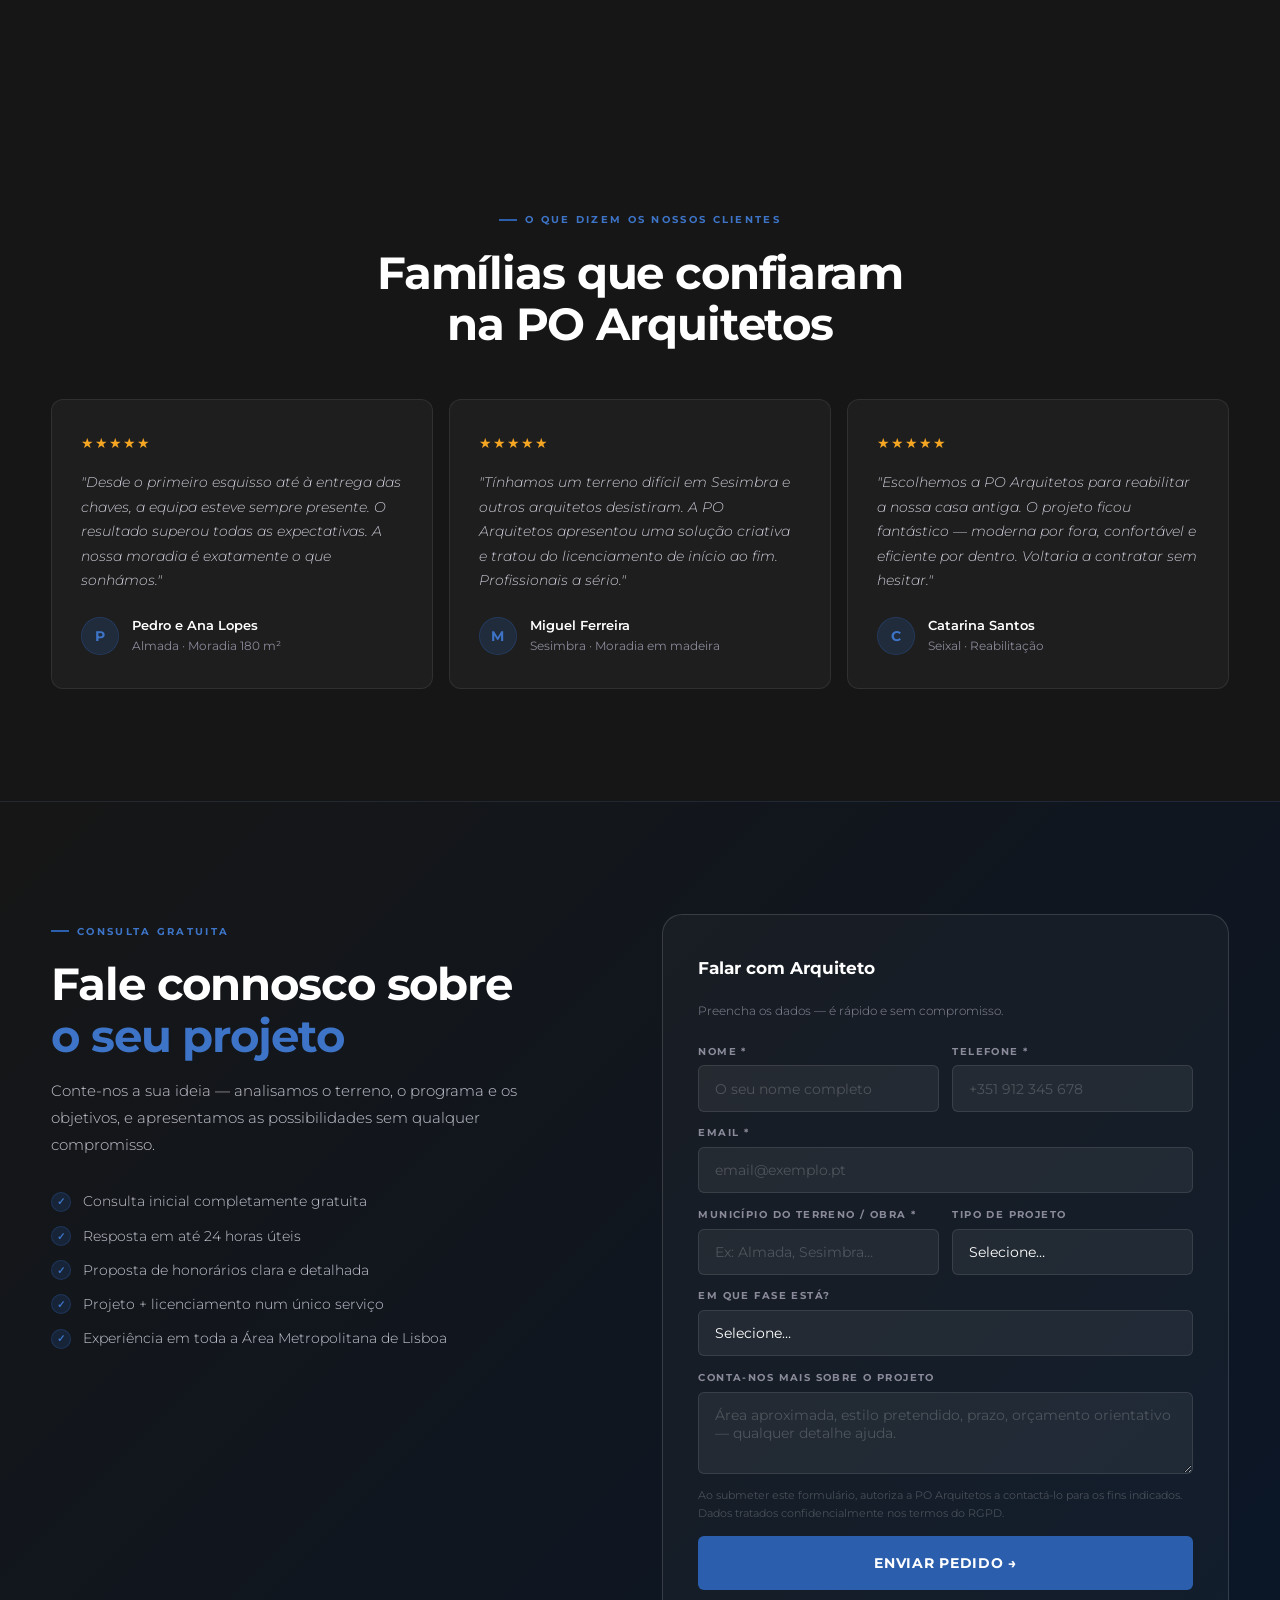
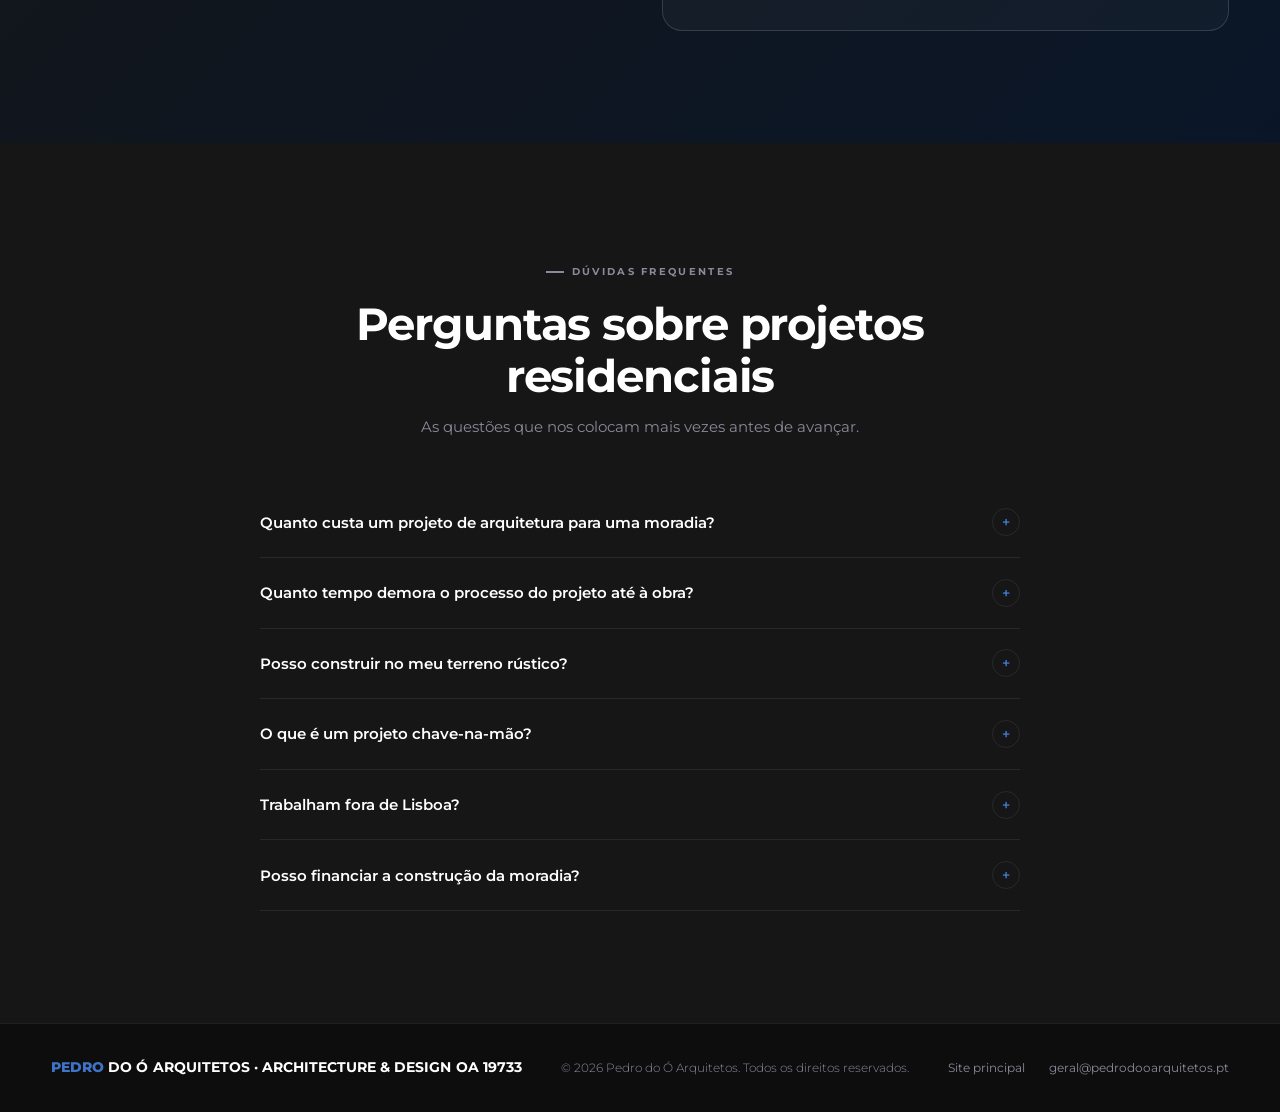
==== commit c1629d12: "Novo logo Pedro DO Ó, OA 19733, badge Passivhaus (passiva.html)" ====
--- a/index.html
+++ b/index.html
@@ -55,9 +55,8 @@
 <nav class="navbar" role="navigation">
   <div class="container">
     <div class="nav-logo">
-      <span class="po">PO</span>
-      <span class="arq">ARQUITETOS</span>
-      <span class="sub">ARCHITECTURE &amp; DESIGN</span>
+      <div class="logo-line1"><span class="po">PEDRO</span><span class="do-o"> DO Ó</span></div>
+      <div class="logo-line2"><span class="arq">ARQUITETOS</span><span class="sub">ARCHITECTURE &amp; DESIGN</span></div>
     </div>
     <a href="#formulario" class="btn btn--blue nav-cta">Falar com Arquiteto</a>
   </div>
@@ -605,10 +604,11 @@
 <footer class="footer">
   <div class="container">
     <div class="footer-logo">
-      <span class="po">PO</span>
-      <span style="color:var(--white); font-weight:600;">ARQUITETOS</span>
-    </div>
-    <span class="footer-copy">© 2025 PO Arquitetos. Todos os direitos reservados.</span>
+      <div class="logo-line1"><span class="po">PEDRO</span><span class="do-o"> DO Ó</span></div>
+      <span class="footer-arq">ARQUITETOS · ARCHITECTURE &amp; DESIGN</span>
+      <span class="footer-oa">OA 19733</span>
+    </div>
+    <span class="footer-copy">© 2026 Pedro do Ó Arquitetos. Todos os direitos reservados.</span>
     <div class="footer-links">
       <a href="https://www.pedrodooarquitetos.pt" target="_blank" rel="noopener">Site principal</a>
       <a href="mailto:geral@pedrodooarquitetos.pt">geral@pedrodooarquitetos.pt</a>
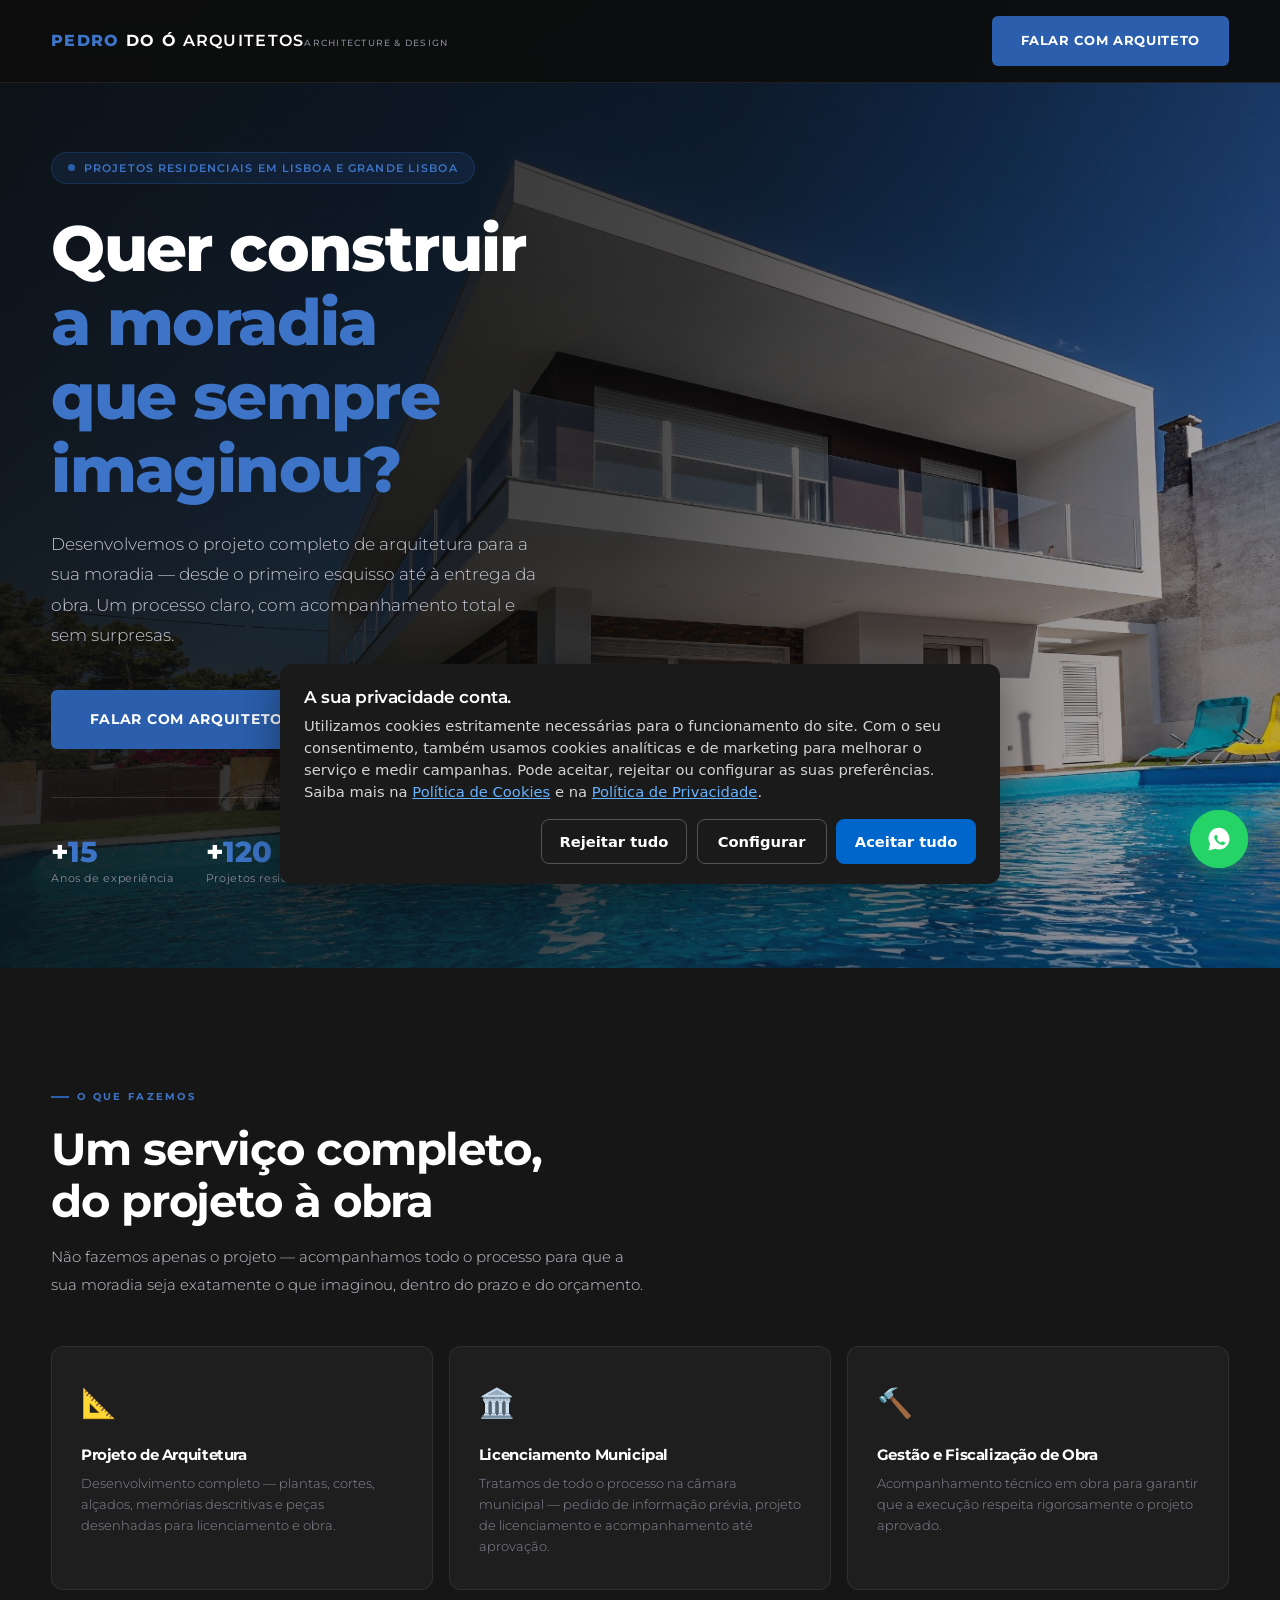
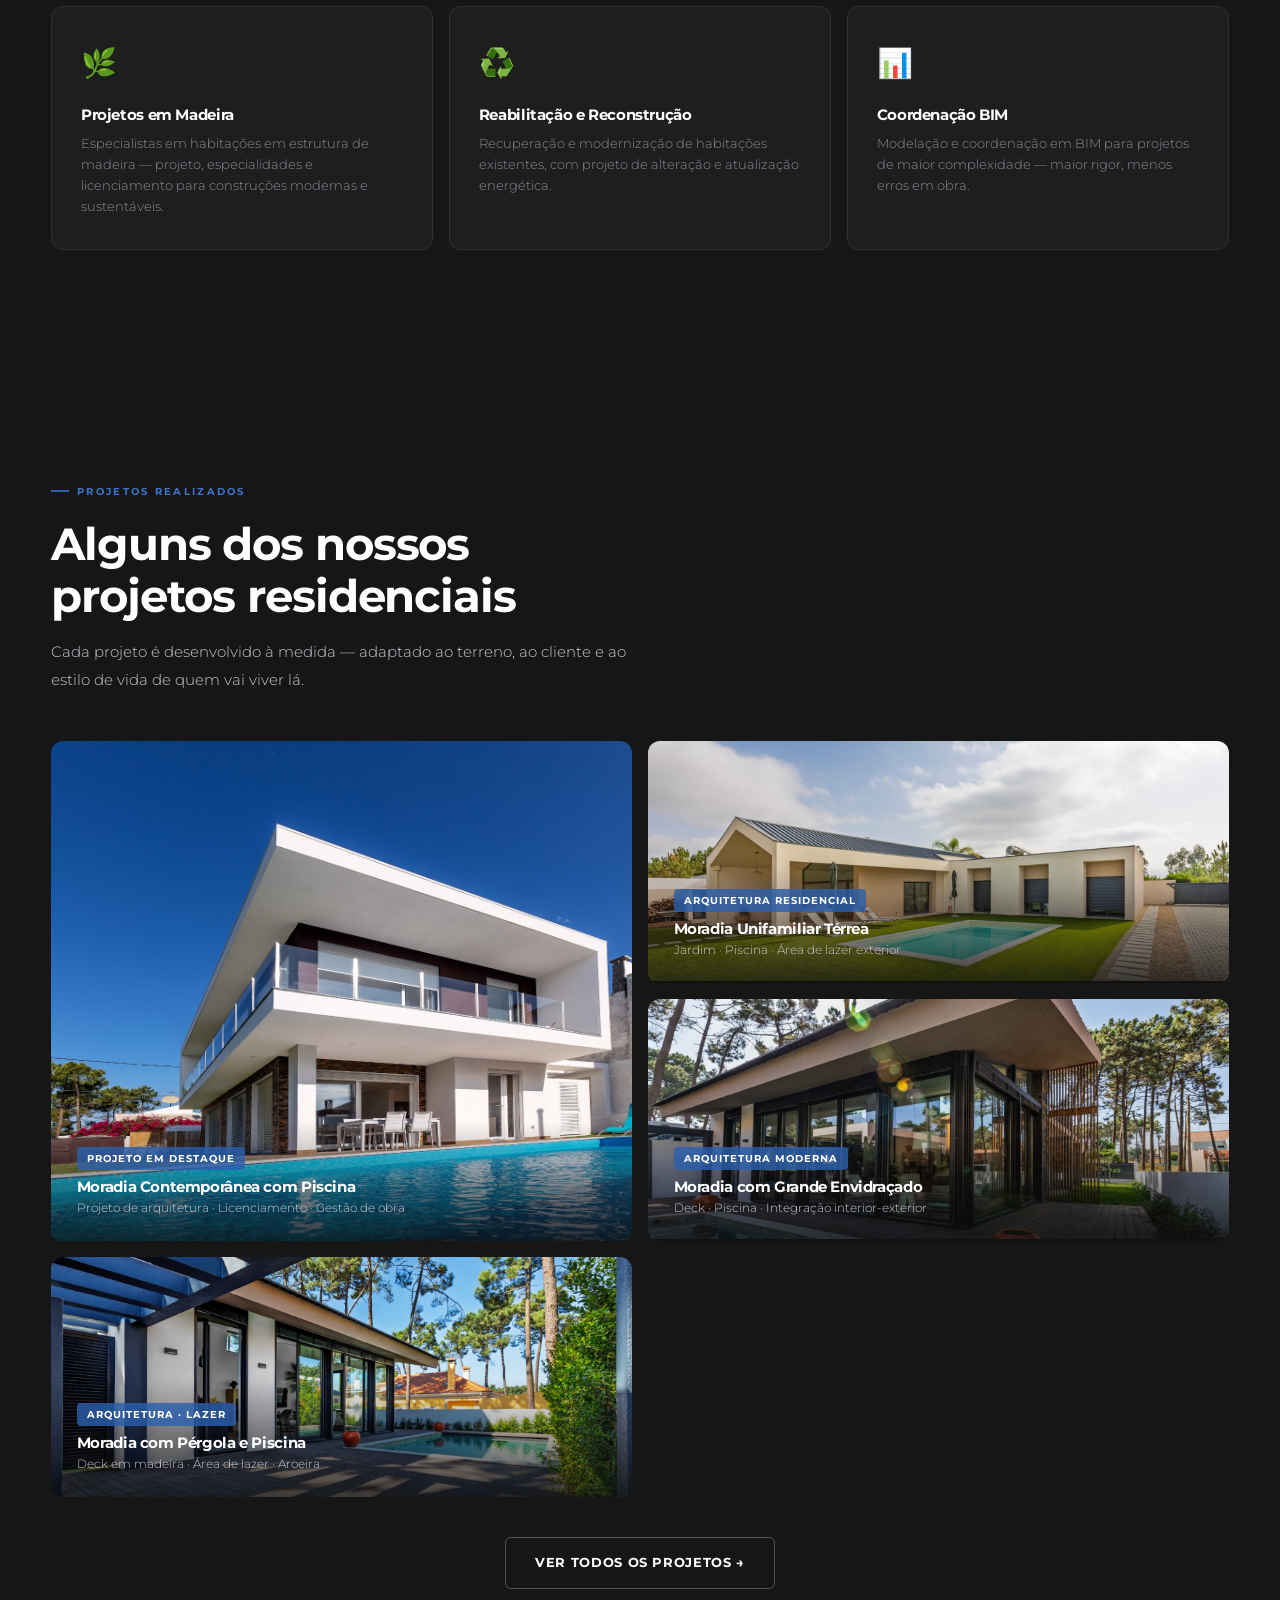
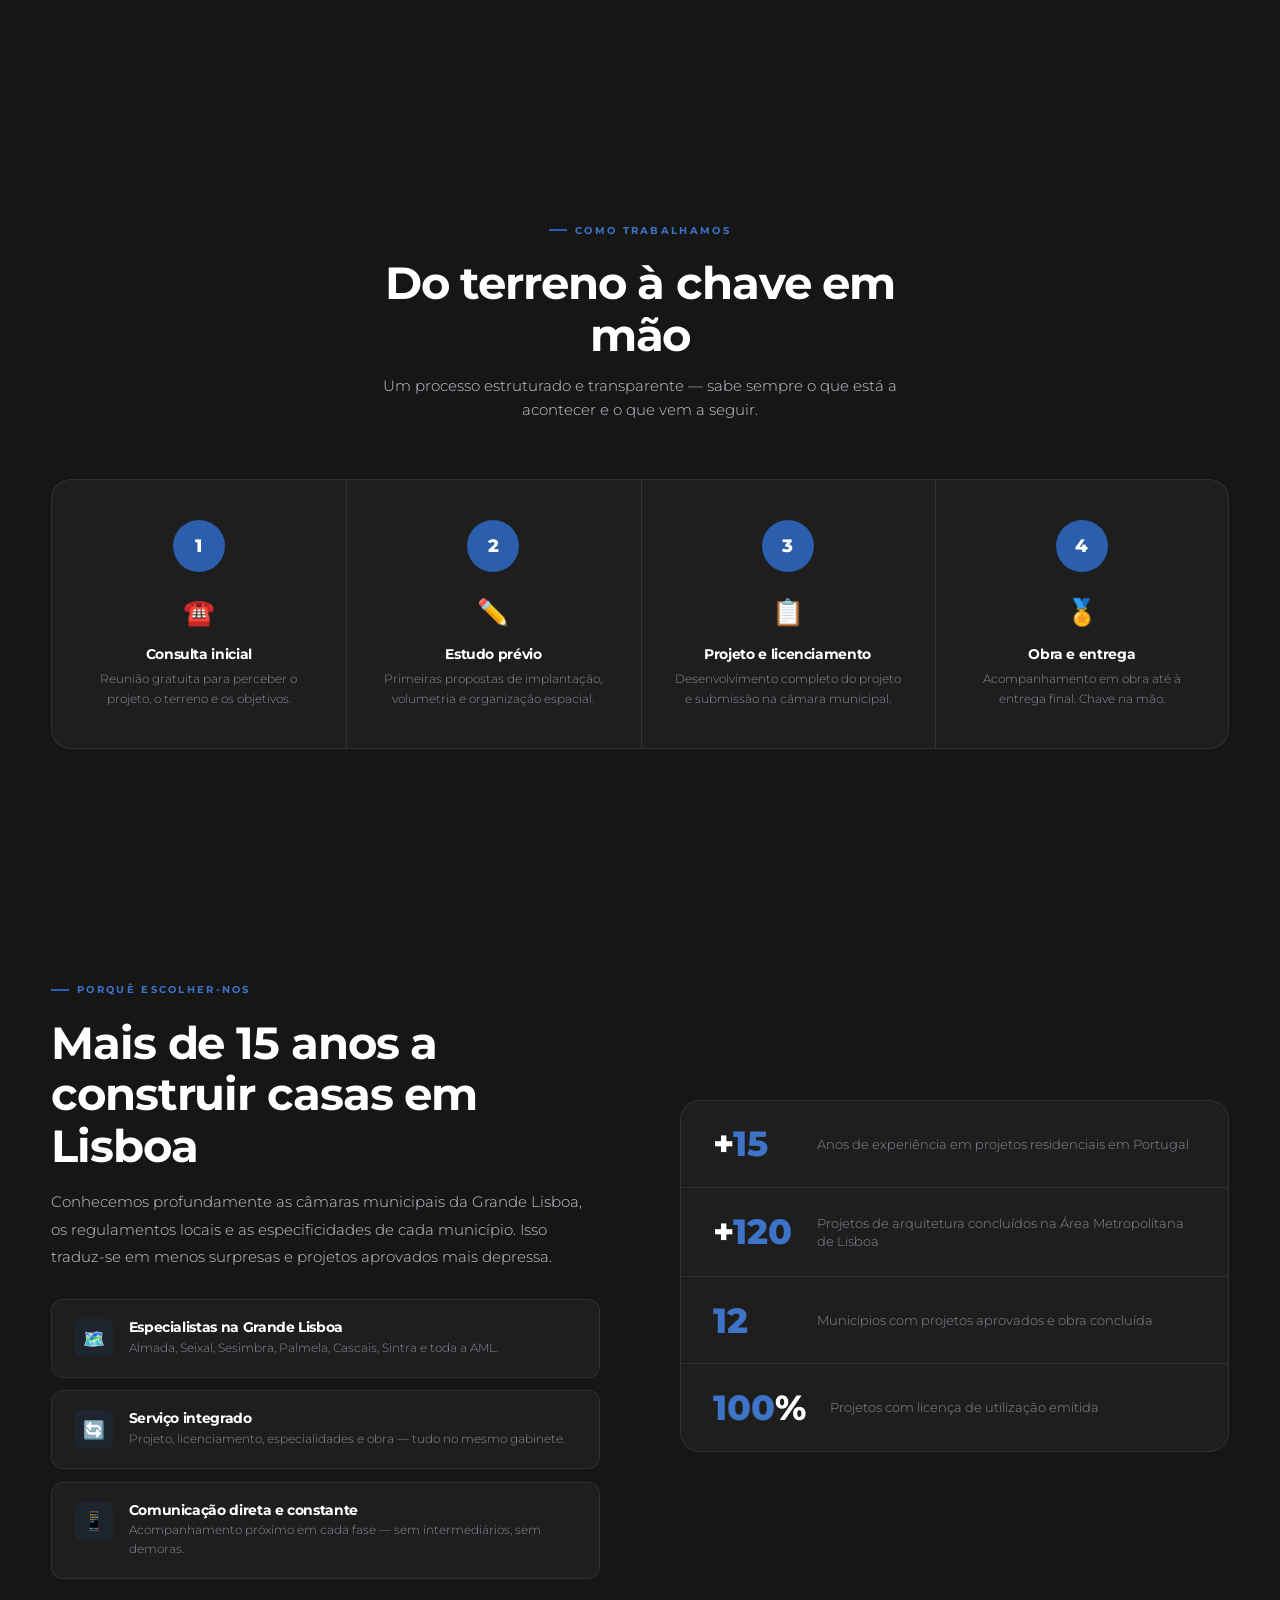
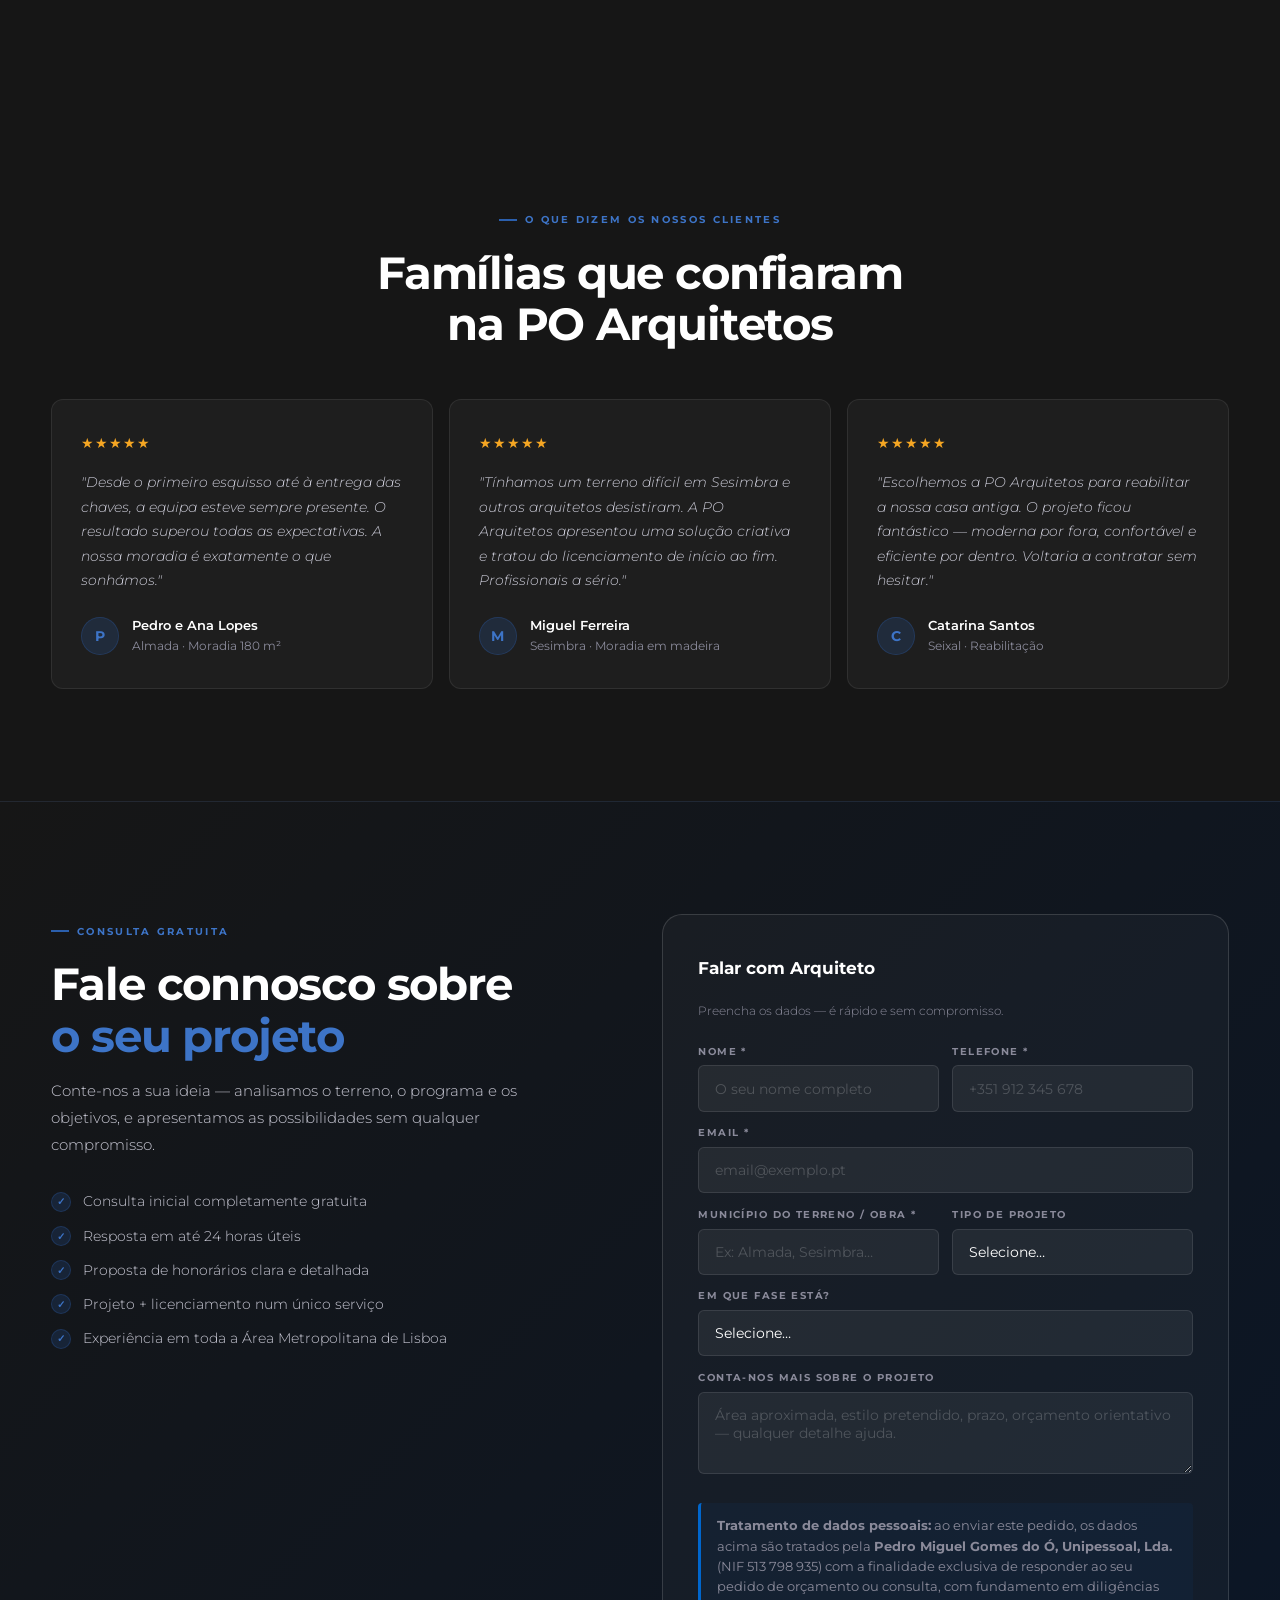
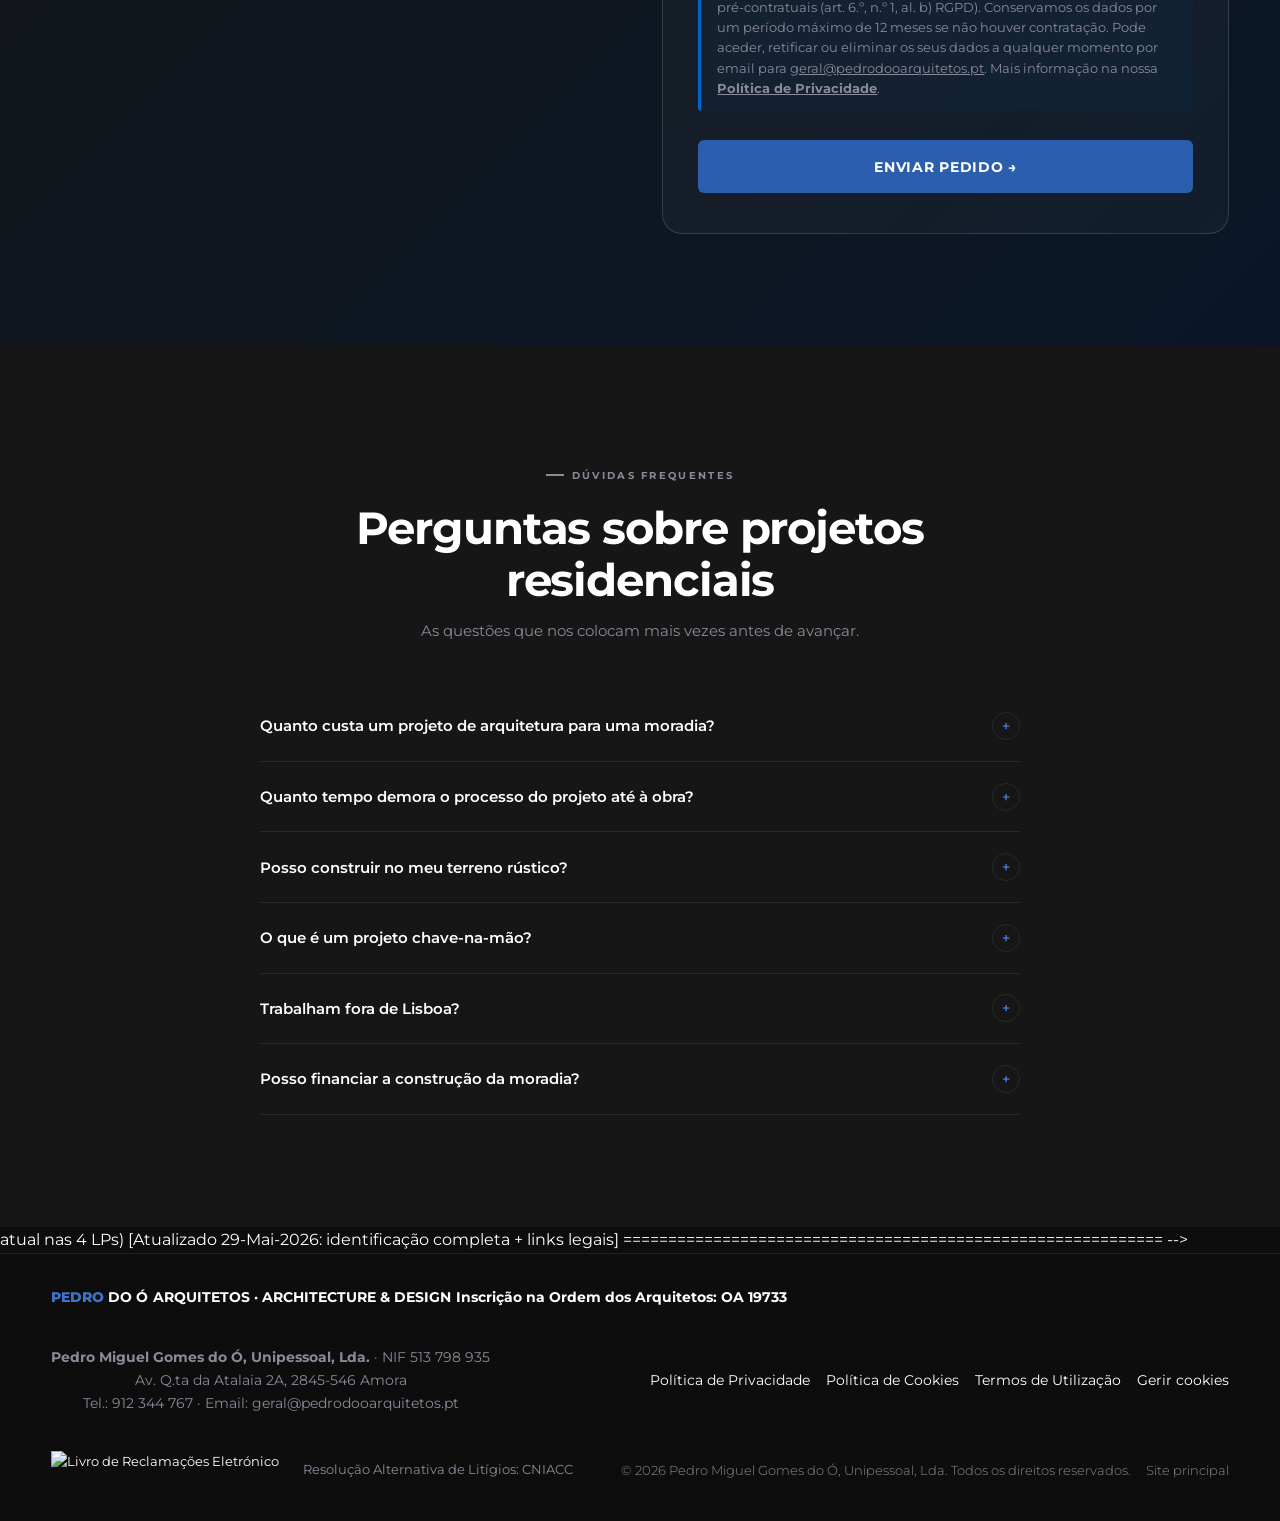
==== commit abbd8095: "feat: instalar Meta Pixel com consentimento RGPD + evento Lead - meta-pixel.js (ID 1539449841292506)" ====
--- a/index.html
+++ b/index.html
@@ -9,11 +9,10 @@
   <!-- ════════════════════════════════════════════
        GOOGLE TAG MANAGER
   ════════════════════════════════════════════ -->
-  <script>(function(w,d,s,l,i){w[l]=w[l]||[];w[l].push({'gtm.start':
-  new Date().getTime(),event:'gtm.js'});var f=d.getElementsByTagName(s)[0],
-  j=d.createElement(s),dl=l!='dataLayer'?'&l='+l:'';j.async=true;j.src=
-  'https://www.googletagmanager.com/gtm.js?id='+i+dl;f.parentNode.insertBefore(j,f);
-  })(window,document,'script','dataLayer','GTM-T99H7W3X');</script>
+  <!-- Cookie Consent + Google Consent Mode v2 -->
+  <link rel="stylesheet" href="cookie-consent.css" />
+  <script src="cookie-consent.js"></script>
+  <script defer src="meta-pixel.js"></script>
   <!-- ════════════════════════════════════════ -->
 
   <link rel="preconnect" href="https://fonts.googleapis.com" />
@@ -45,8 +44,7 @@
 <!-- ════════════════════════════════
      GTM NOSCRIPT
 ════════════════════════════════ -->
-<noscript><iframe src="https://www.googletagmanager.com/ns.html?id=GTM-T99H7W3X"
-height="0" width="0" style="display:none;visibility:hidden"></iframe></noscript>
+
 
 
 <!-- ══════════════════════
@@ -493,10 +491,9 @@
             placeholder="Área aproximada, estilo pretendido, prazo, orçamento orientativo — qualquer detalhe ajuda."></textarea>
         </div>
 
-        <p class="form-disclaimer">
-          Ao submeter este formulário, autoriza a PO Arquitetos a contactá-lo para os fins indicados.
-          Dados tratados confidencialmente nos termos do RGPD.
-        </p>
+        <div class="form-privacy" style="margin: 1rem 0; padding: .75rem 1rem; background: rgba(0, 102, 204, 0.06); border-left: 3px solid #0066CC; border-radius: 4px; font-size: .82rem; line-height: 1.55; color: var(--gray-text, #555);">
+  <strong>Tratamento de dados pessoais:</strong> ao enviar este pedido, os dados acima são tratados pela <strong>Pedro Miguel Gomes do Ó, Unipessoal, Lda.</strong> (NIF 513 798 935) com a finalidade exclusiva de responder ao seu pedido de orçamento ou consulta, com fundamento em diligências pré-contratuais (art. 6.º, n.º 1, al. b) RGPD). Conservamos os dados por um período máximo de 12 meses se não houver contratação. Pode aceder, retificar ou eliminar os seus dados a qualquer momento por email para <a href="mailto:geral@pedrodooarquitetos.pt" style="color: inherit; text-decoration: underline;">geral@pedrodooarquitetos.pt</a>. Mais informação na nossa <a href="/privacidade" style="color: inherit; text-decoration: underline;"><strong>Política de Privacidade</strong></a>.
+</div>
 
         <button type="submit" class="btn btn--blue btn--full btn--lg">
           Enviar Pedido →
@@ -601,18 +598,48 @@
 
 
 <!-- FOOTER -->
+<footer> atual nas 4 LPs)
+     [Atualizado 29-Mai-2026: identificação completa + links legais]
+     ============================================================ -->
+
 <footer class="footer">
   <div class="container">
+
     <div class="footer-logo">
       <div class="logo-line1"><span class="po">PEDRO</span><span class="do-o"> DO Ó</span></div>
       <span class="footer-arq">ARQUITETOS · ARCHITECTURE &amp; DESIGN</span>
-      <span class="footer-oa">OA 19733</span>
-    </div>
-    <span class="footer-copy">© 2026 Pedro do Ó Arquitetos. Todos os direitos reservados.</span>
-    <div class="footer-links">
-      <a href="https://www.pedrodooarquitetos.pt" target="_blank" rel="noopener">Site principal</a>
-      <a href="mailto:geral@pedrodooarquitetos.pt">geral@pedrodooarquitetos.pt</a>
-    </div>
+      <span class="footer-oa">Inscrição na Ordem dos Arquitetos: OA 19733</span>
+    </div>
+
+    <div class="footer-id" style="margin-top: 1.25rem; font-size: .85rem; line-height: 1.7; color: var(--gray-text, #999); text-align: center;">
+      <strong>Pedro Miguel Gomes do Ó, Unipessoal, Lda.</strong> · NIF 513&nbsp;798&nbsp;935<br />
+      Av. Q.ta da Atalaia 2A, 2845-546 Amora<br />
+      Tel.: 912 344 767 · Email:
+      <a href="mailto:geral@pedrodooarquitetos.pt" style="color: inherit;">geral@pedrodooarquitetos.pt</a>
+    </div>
+
+    <nav class="footer-legal" aria-label="Links legais" style="margin-top: 1.25rem; display: flex; flex-wrap: wrap; gap: 1rem; justify-content: center; font-size: .85rem;">
+      <a href="/privacidade">Política de Privacidade</a>
+      <a href="/cookies">Política de Cookies</a>
+      <a href="/termos">Termos de Utilização</a>
+      <a href="#" onclick="if(window.cookieConsent){window.cookieConsent.openPanel();}return false;">Gerir cookies</a>
+    </nav>
+
+    <div class="footer-consumer" style="margin-top: 1.25rem; display: flex; flex-wrap: wrap; gap: 1.5rem; justify-content: center; align-items: center; font-size: .82rem;">
+      <a href="https://www.livroreclamacoes.pt" target="_blank" rel="noopener" title="Livro de Reclamações Eletrónico">
+        <img src="https://www.livroreclamacoes.pt/Assets/Images/livroReclamacoes-pt.png" alt="Livro de Reclamações Eletrónico" style="height: 38px; vertical-align: middle;" />
+      </a>
+      <span style="color: var(--gray-text, #999);">
+        Resolução Alternativa de Litígios:
+        <a href="https://www.cniacc.pt" target="_blank" rel="noopener">CNIACC</a>
+      </span>
+    </div>
+
+    <span class="footer-copy" style="margin-top: 1.25rem; display: block; text-align: center; font-size: .8rem; color: var(--gray-text, #888);">
+      © 2026 Pedro Miguel Gomes do Ó, Unipessoal, Lda. Todos os direitos reservados.
+      <a href="https://www.pedrodooarquitetos.pt" target="_blank" rel="noopener" style="margin-left: .75rem;">Site principal</a>
+    </span>
+
   </div>
 </footer>
 
--- a/cookie-consent.css
+++ b/cookie-consent.css
@@ -0,0 +1,215 @@
+/* ============================================================
+   PO ARQUITETOS — Cookie Consent Banner Styles
+   ============================================================ */
+
+.cc-banner {
+  position: fixed;
+  left: 1rem;
+  right: 1rem;
+  bottom: 1rem;
+  max-width: 720px;
+  margin: 0 auto;
+  background: #1a1a1a;
+  color: #fff;
+  border-radius: 12px;
+  padding: 1.5rem 1.5rem 1.25rem;
+  box-shadow: 0 12px 48px rgba(0,0,0,.4);
+  z-index: 999999;
+  font-family: system-ui, -apple-system, "Segoe UI", Roboto, sans-serif;
+  font-size: .92rem;
+  line-height: 1.5;
+}
+
+.cc-banner h3 {
+  margin: 0 0 .5rem;
+  font-size: 1.05rem;
+  font-weight: 600;
+}
+
+.cc-banner p {
+  margin: 0 0 1rem;
+  color: #d4d4d4;
+}
+
+.cc-banner a {
+  color: #66B2FF;
+  text-decoration: underline;
+}
+
+.cc-actions {
+  display: flex;
+  flex-wrap: wrap;
+  gap: .6rem;
+  justify-content: flex-end;
+}
+
+.cc-btn {
+  appearance: none;
+  border: 1px solid rgba(255,255,255,.25);
+  background: transparent;
+  color: #fff;
+  font: inherit;
+  font-weight: 600;
+  padding: .65rem 1.1rem;
+  border-radius: 8px;
+  cursor: pointer;
+  transition: all .15s ease;
+  min-width: 130px;
+}
+
+.cc-btn--secondary:hover {
+  background: rgba(255,255,255,.08);
+}
+
+.cc-btn--primary {
+  background: #0066CC;
+  border-color: #0066CC;
+}
+
+.cc-btn--primary:hover {
+  background: #0052a3;
+  border-color: #0052a3;
+}
+
+/* ── Panel (Configurar) ── */
+.cc-panel {
+  position: fixed;
+  inset: 0;
+  background: rgba(0,0,0,.6);
+  z-index: 1000000;
+  display: flex;
+  align-items: center;
+  justify-content: center;
+  padding: 1rem;
+  font-family: system-ui, -apple-system, "Segoe UI", Roboto, sans-serif;
+}
+
+.cc-panel[hidden] { display: none; }
+
+.cc-panel-content {
+  background: #fff;
+  color: #1a1a1a;
+  border-radius: 12px;
+  padding: 2rem;
+  max-width: 560px;
+  width: 100%;
+  max-height: 90vh;
+  overflow-y: auto;
+  box-shadow: 0 24px 80px rgba(0,0,0,.5);
+}
+
+.cc-panel-content h3 {
+  margin: 0 0 .5rem;
+  font-size: 1.25rem;
+}
+
+.cc-panel-content > p {
+  color: #555;
+  font-size: .92rem;
+  margin-bottom: 1.5rem;
+}
+
+.cc-category {
+  display: flex;
+  align-items: flex-start;
+  gap: 1rem;
+  padding: 1rem 0;
+  border-top: 1px solid #eee;
+}
+
+.cc-category:last-of-type { border-bottom: 1px solid #eee; margin-bottom: 1.5rem; }
+
+.cc-cat-info strong {
+  display: block;
+  font-size: .98rem;
+  margin-bottom: .25rem;
+}
+
+.cc-cat-info small {
+  display: block;
+  color: #666;
+  font-size: .85rem;
+  line-height: 1.45;
+}
+
+/* Switch */
+.cc-switch {
+  position: relative;
+  display: inline-block;
+  width: 44px;
+  height: 24px;
+  flex-shrink: 0;
+  margin-top: 2px;
+}
+
+.cc-switch input {
+  opacity: 0;
+  width: 0;
+  height: 0;
+}
+
+.cc-slider {
+  position: absolute;
+  inset: 0;
+  background: #ccc;
+  border-radius: 24px;
+  transition: .2s;
+  cursor: pointer;
+}
+
+.cc-slider::before {
+  content: '';
+  position: absolute;
+  height: 18px;
+  width: 18px;
+  left: 3px;
+  bottom: 3px;
+  background: #fff;
+  border-radius: 50%;
+  transition: .2s;
+}
+
+.cc-switch input:checked + .cc-slider {
+  background: #0066CC;
+}
+
+.cc-switch input:checked + .cc-slider::before {
+  transform: translateX(20px);
+}
+
+.cc-switch input:disabled + .cc-slider {
+  background: #0066CC;
+  opacity: .5;
+  cursor: not-allowed;
+}
+
+.cc-panel .cc-actions {
+  margin-top: 1rem;
+}
+
+.cc-panel .cc-btn {
+  color: #1a1a1a;
+  border-color: #ddd;
+}
+
+.cc-panel .cc-btn--secondary:hover {
+  background: #f5f5f5;
+}
+
+.cc-panel .cc-btn--primary {
+  color: #fff;
+  background: #0066CC;
+  border-color: #0066CC;
+}
+
+.cc-panel .cc-btn--primary:hover {
+  background: #0052a3;
+  border-color: #0052a3;
+}
+
+/* Mobile */
+@media (max-width: 540px) {
+  .cc-banner { padding: 1.25rem; left: .5rem; right: .5rem; bottom: .5rem; }
+  .cc-actions { flex-direction: column; }
+  .cc-btn { width: 100%; }
+}
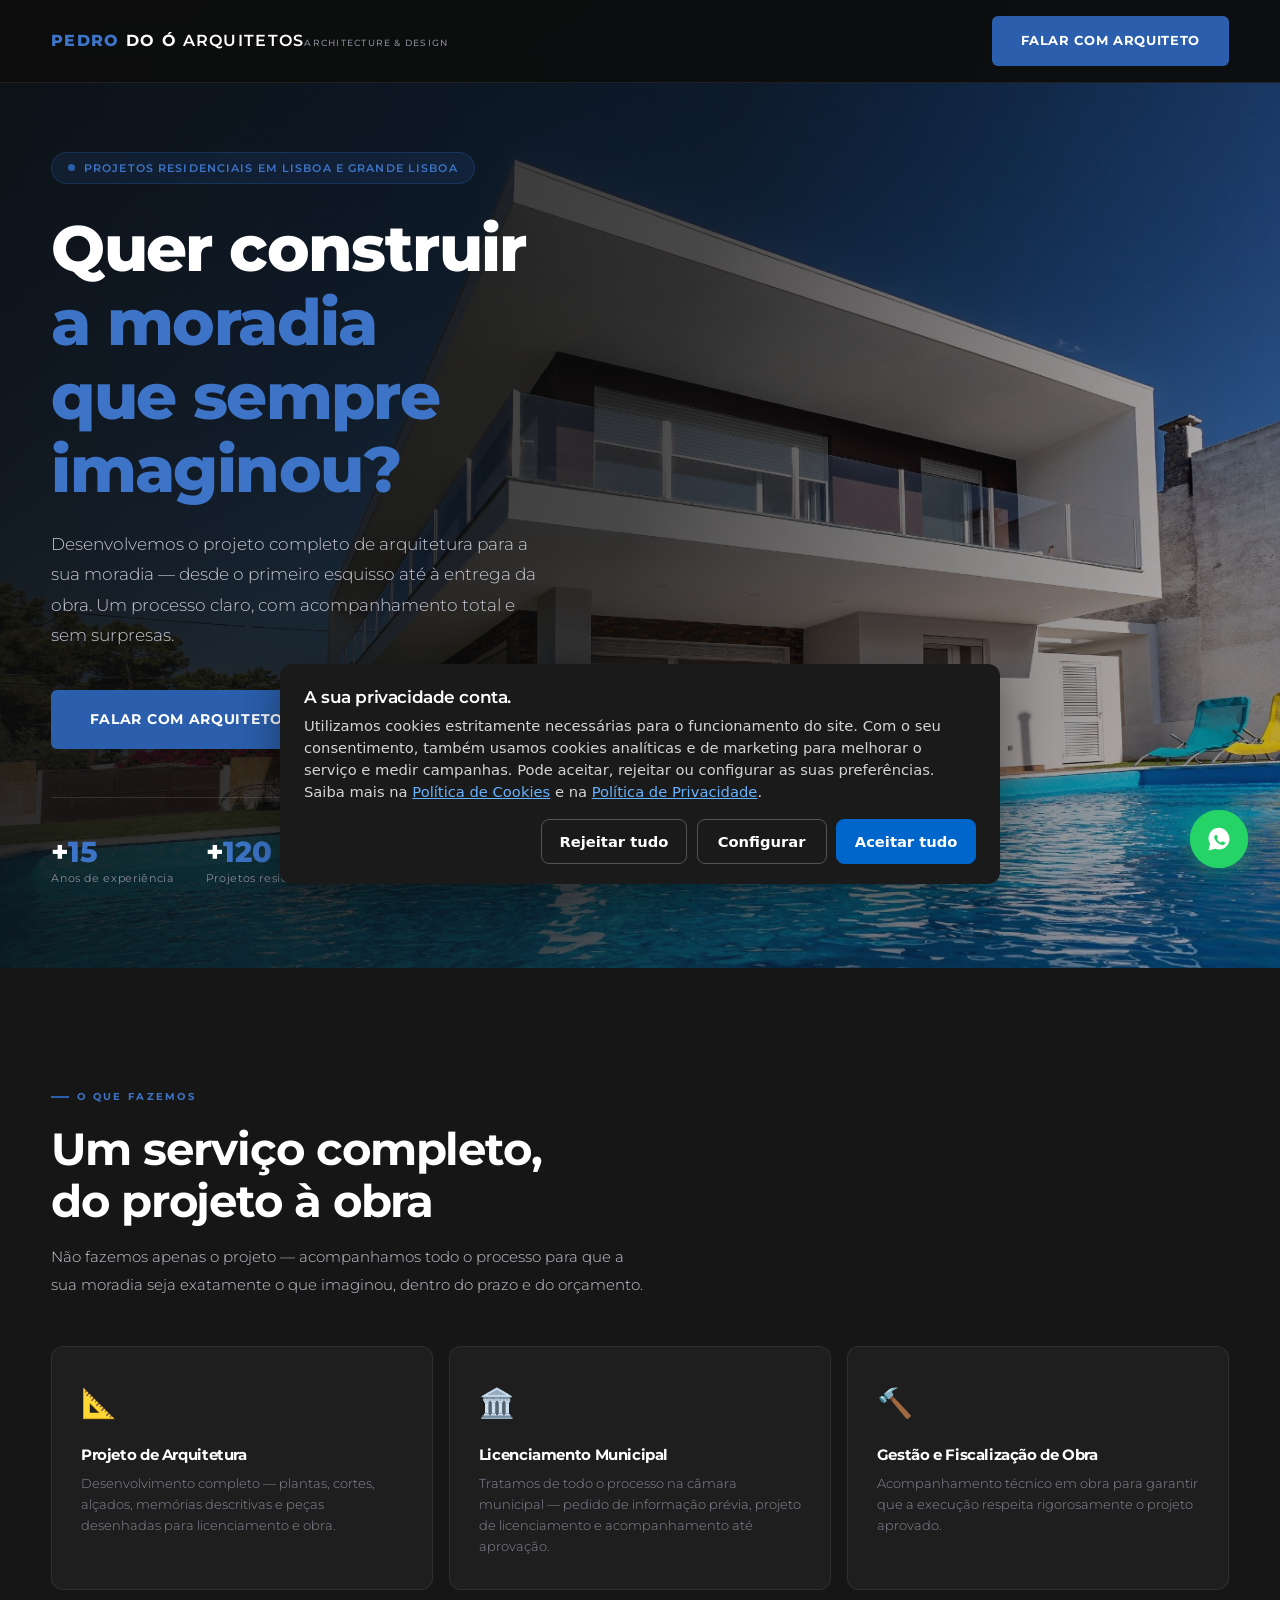
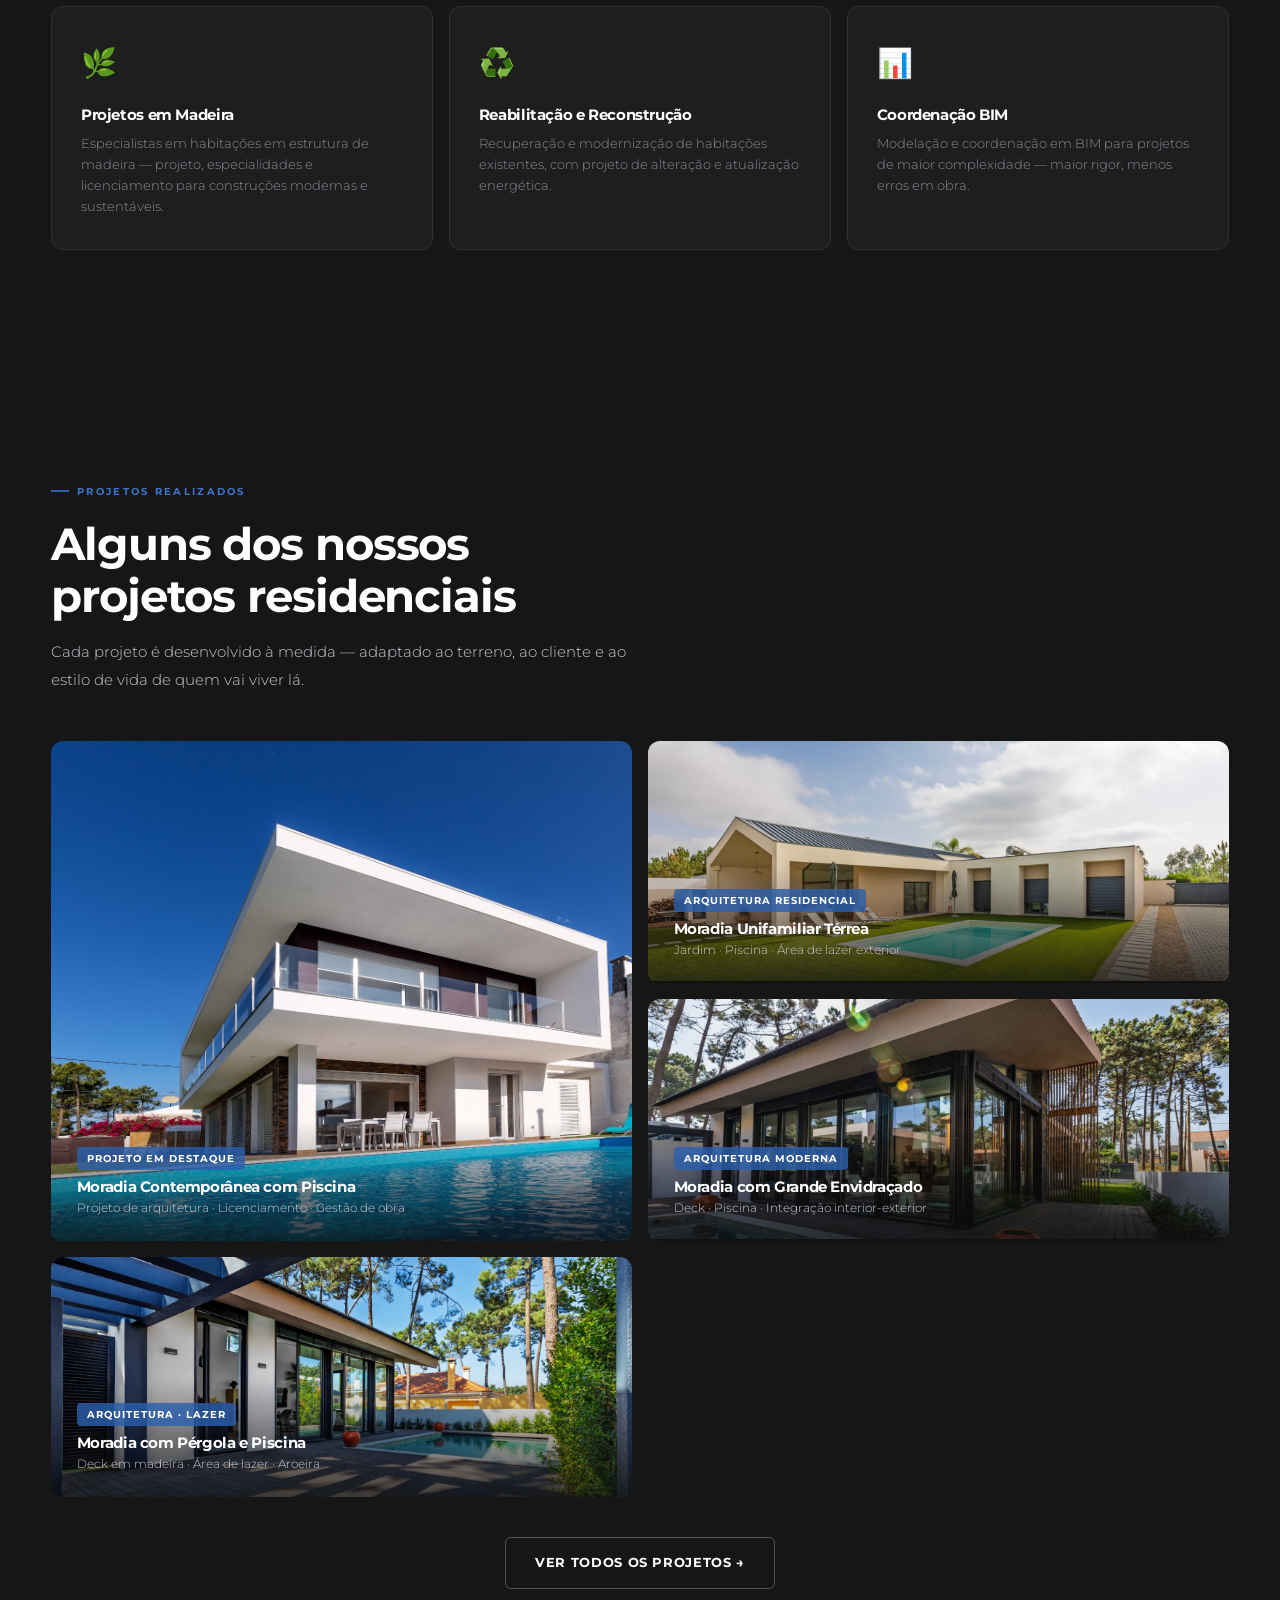
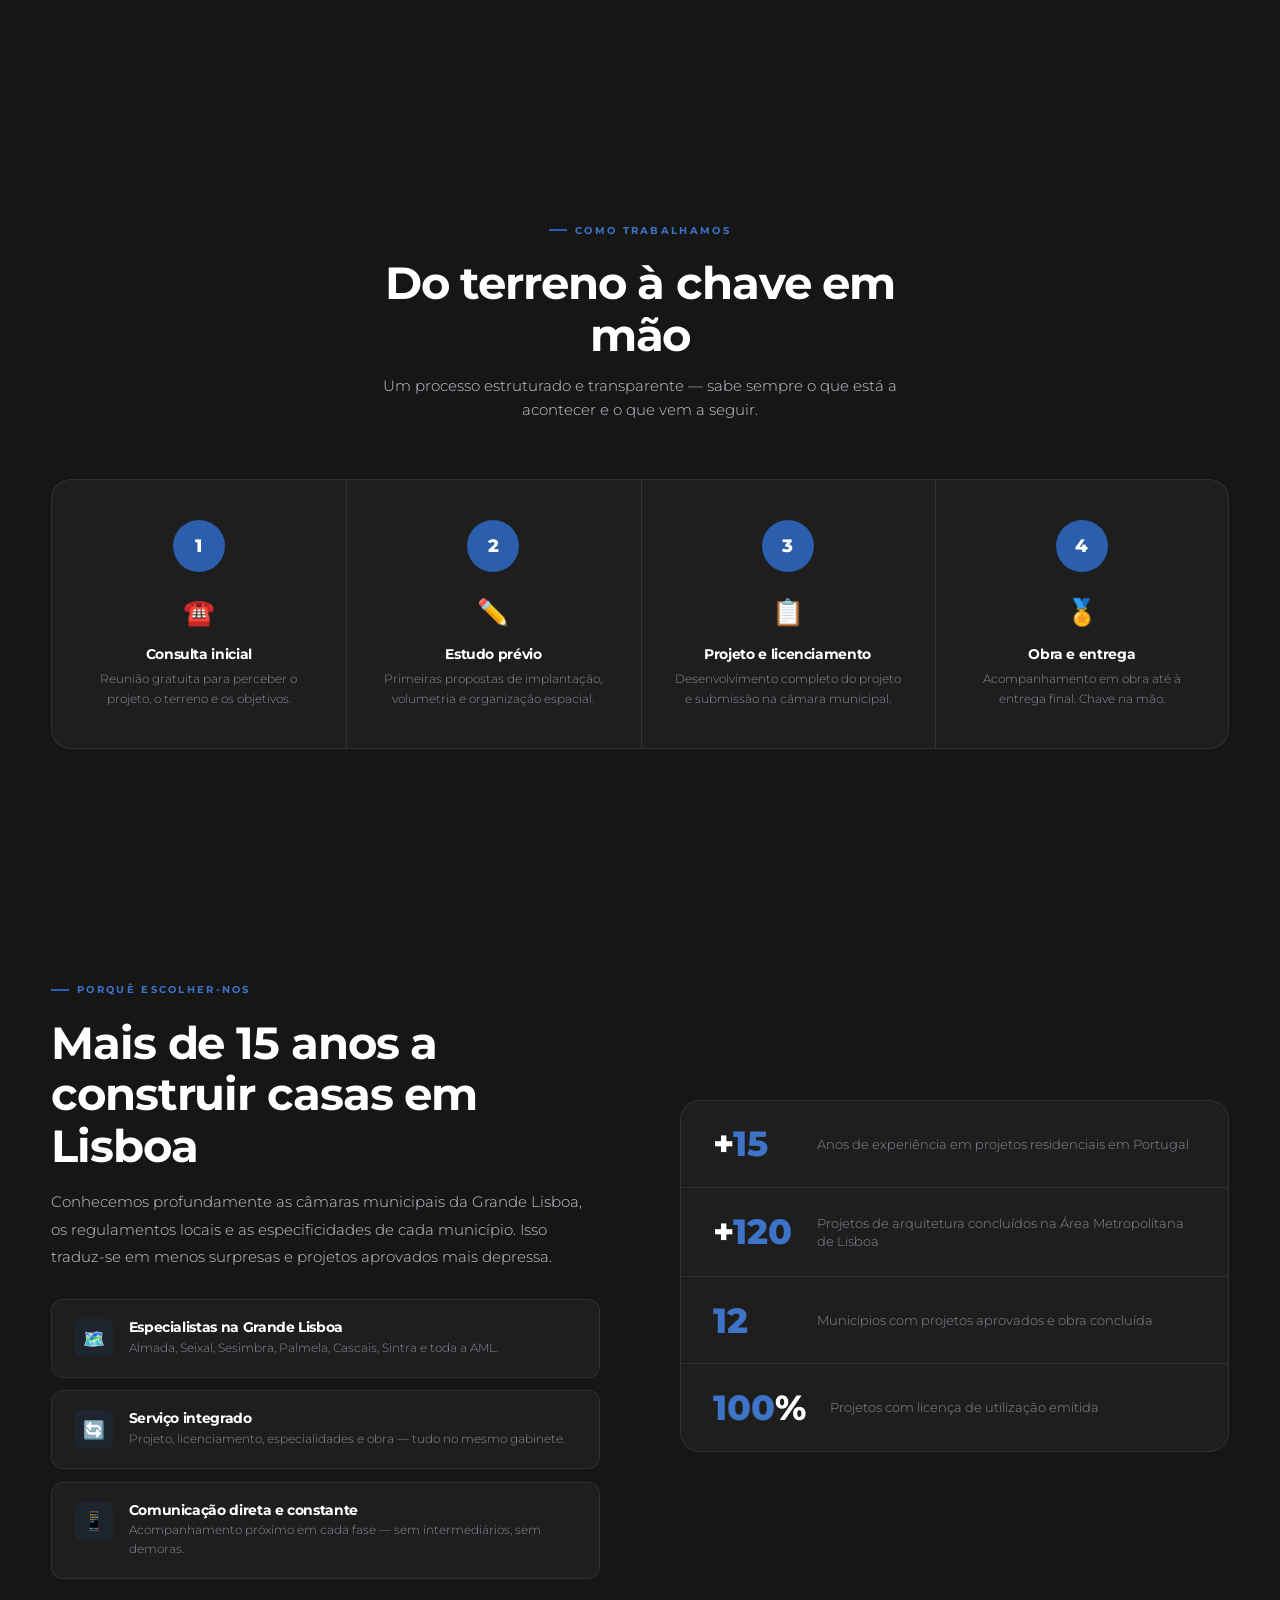
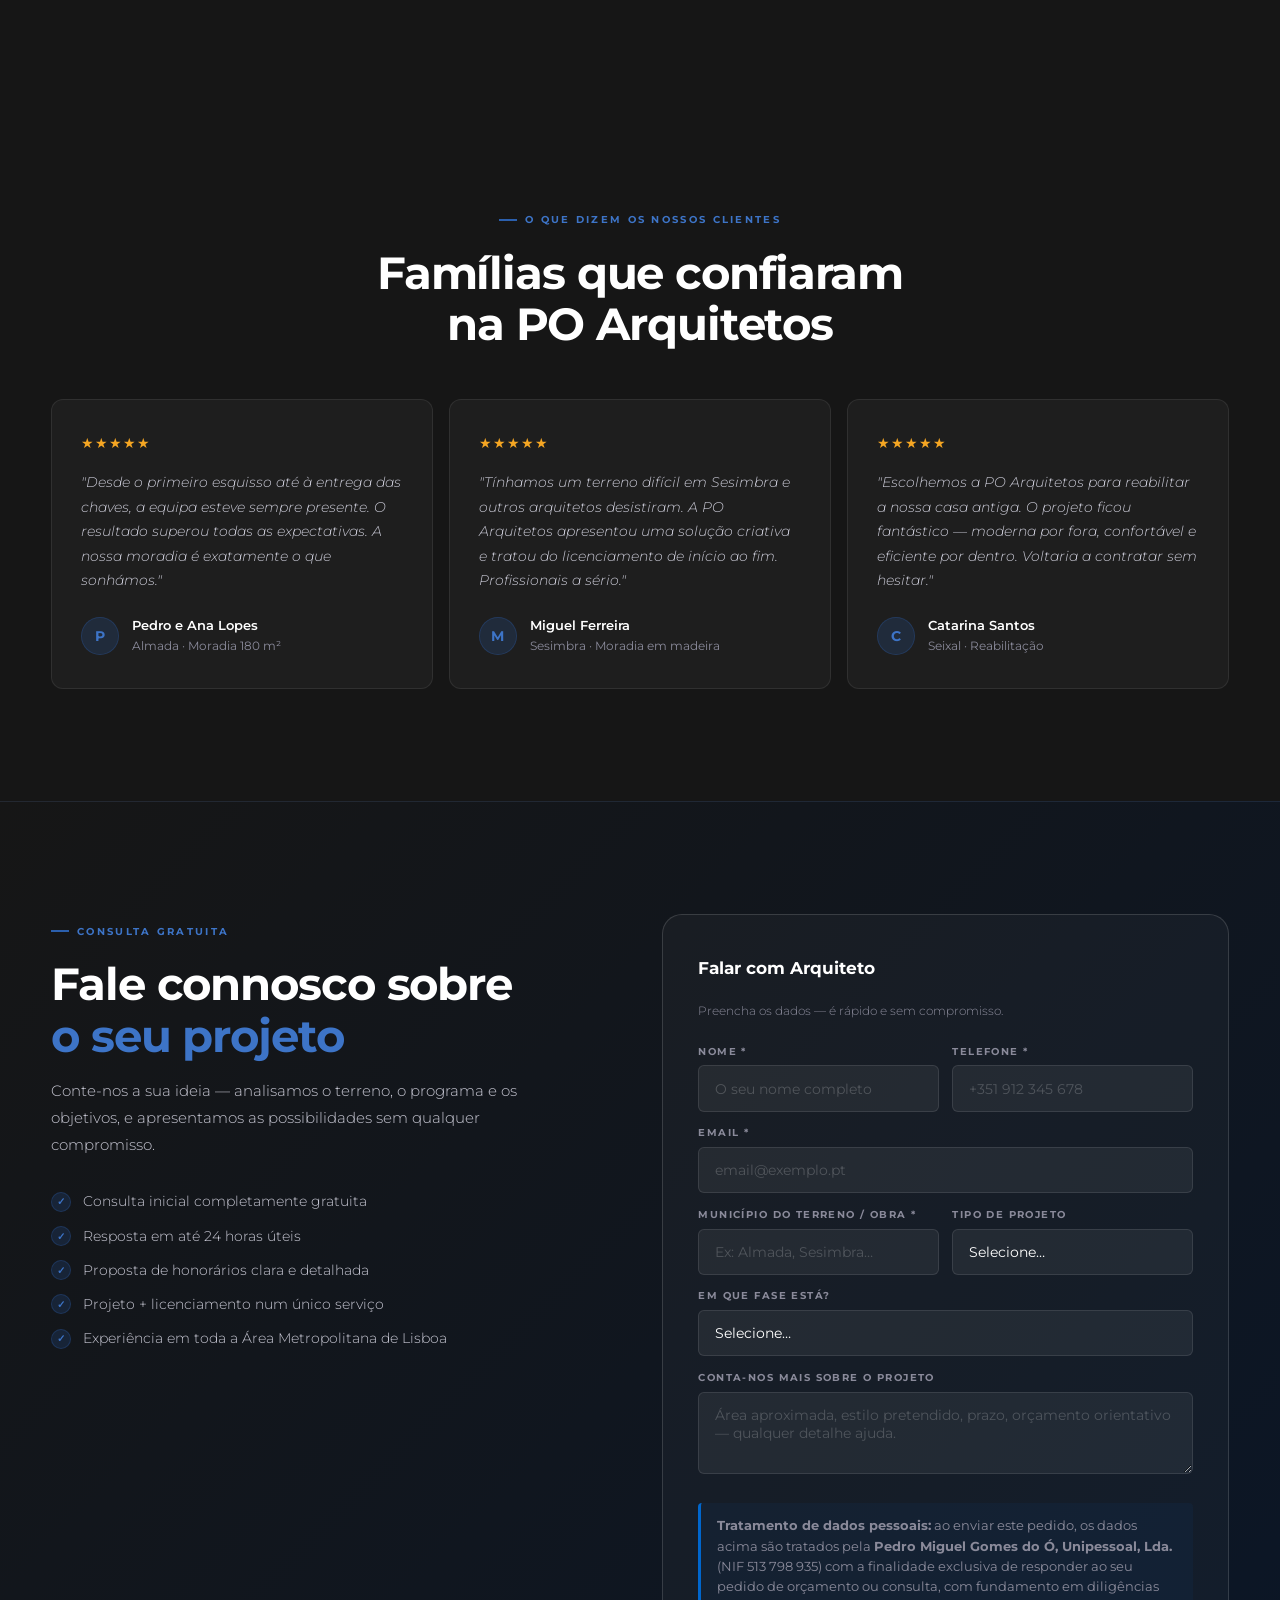
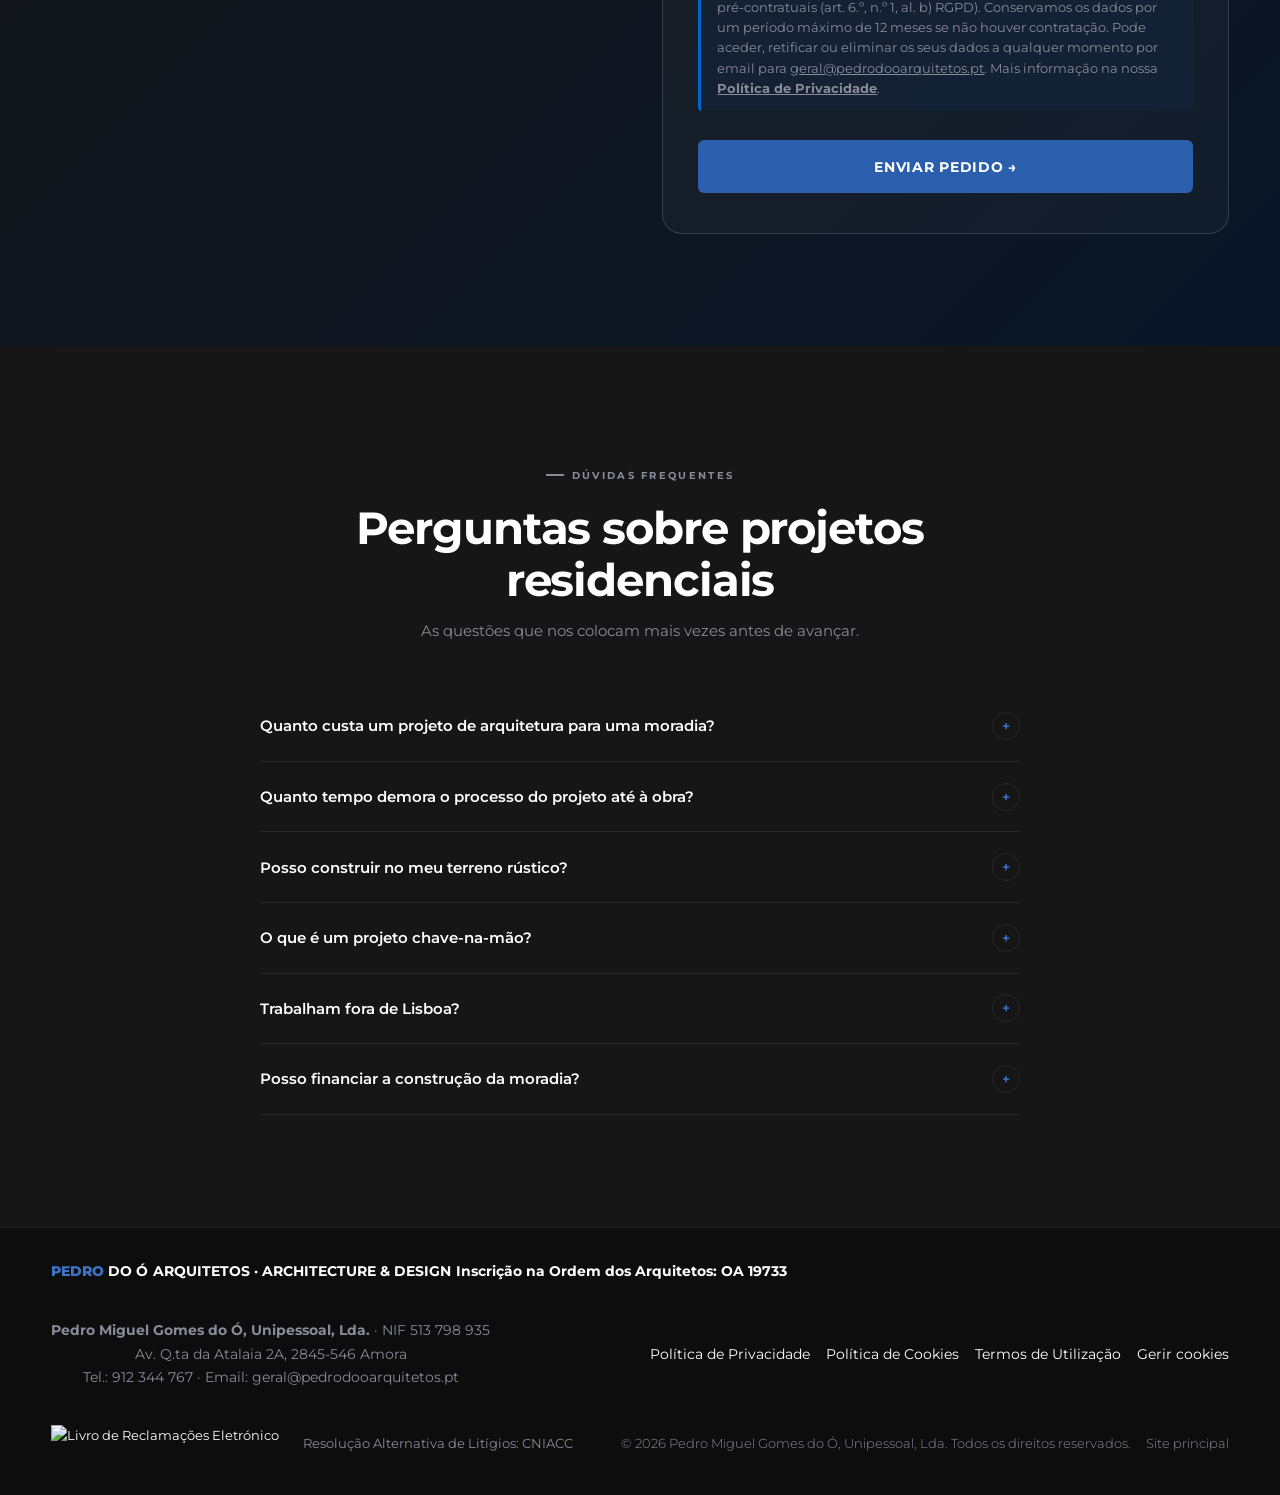
==== commit 5ba75077: "fix(P1.2): fechar comentario truncado que aparecia acima do rodape Nas 4 LPs o comentario do rodape " ====
--- a/index.html
+++ b/index.html
@@ -598,7 +598,7 @@
 
 
 <!-- FOOTER -->
-<footer> atual nas 4 LPs)
+<!-- <footer> atual nas 4 LPs)
      [Atualizado 29-Mai-2026: identificação completa + links legais]
      ============================================================ -->
 
